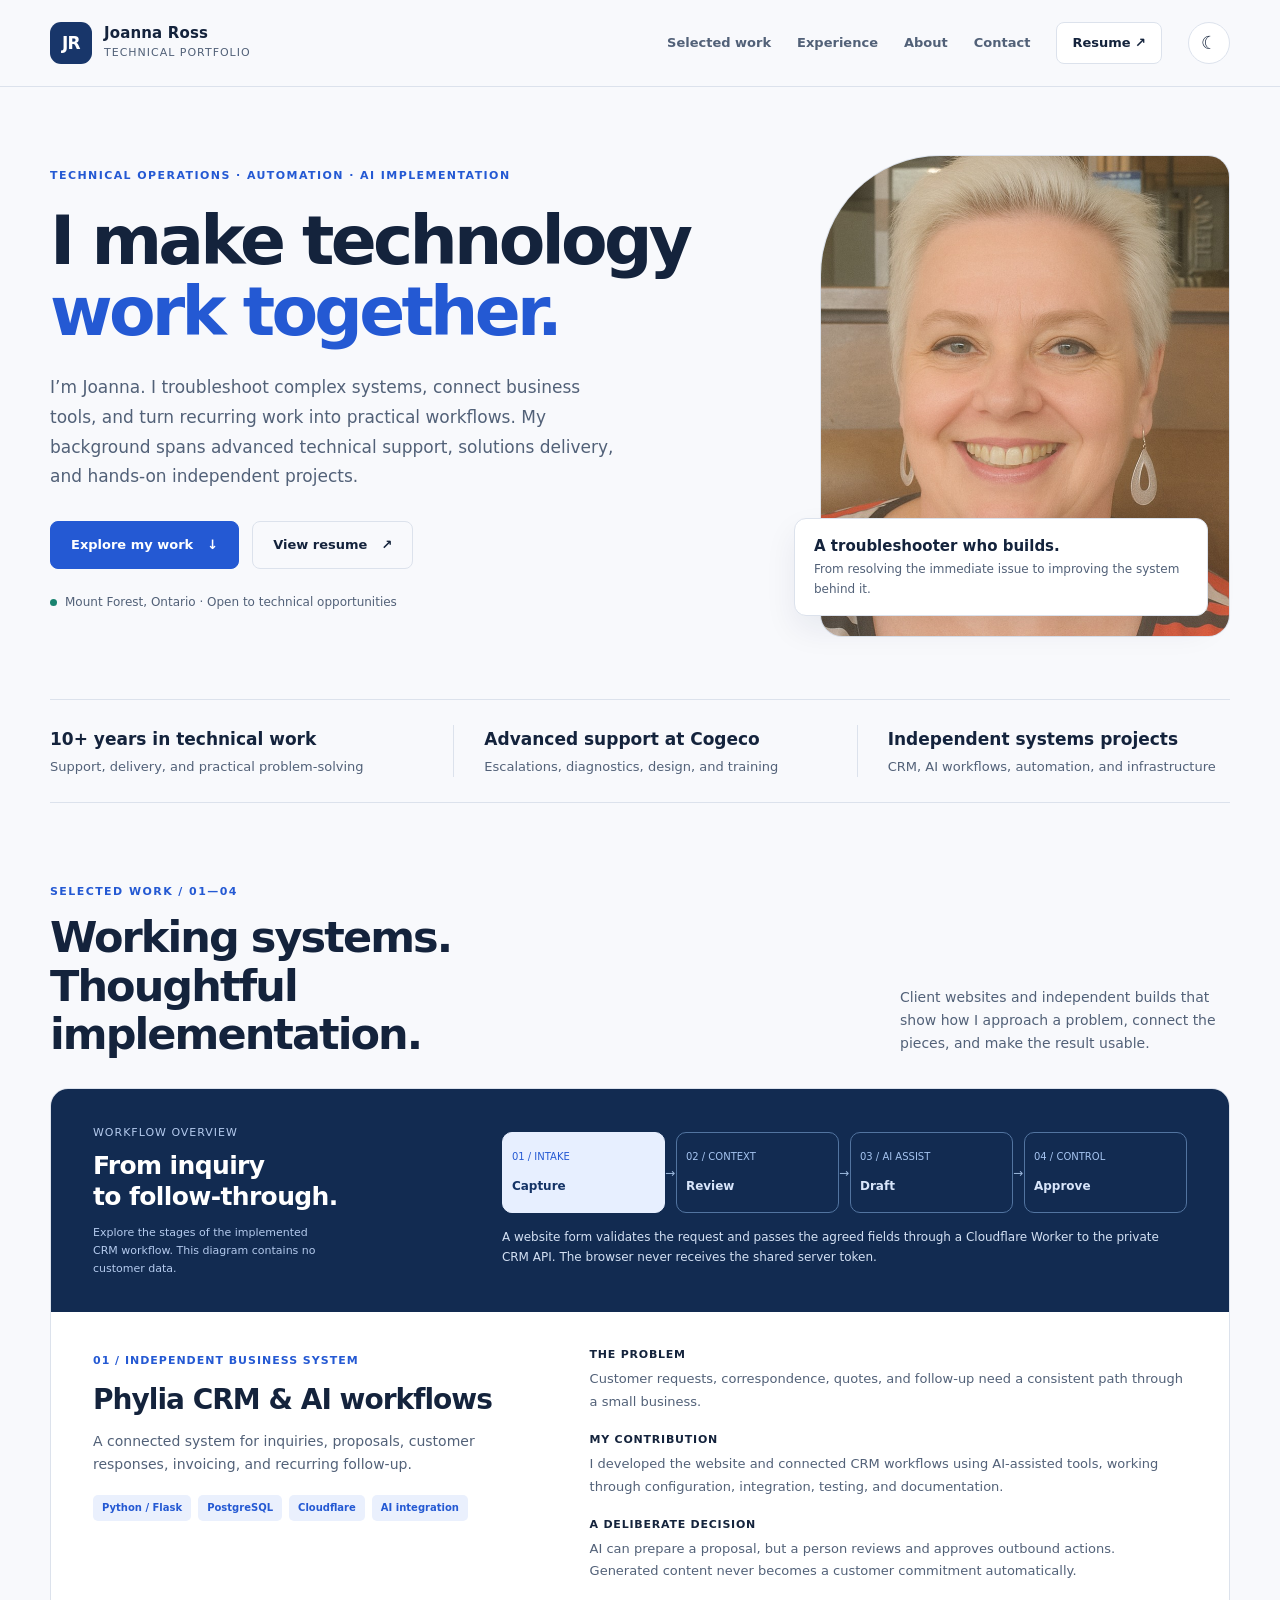
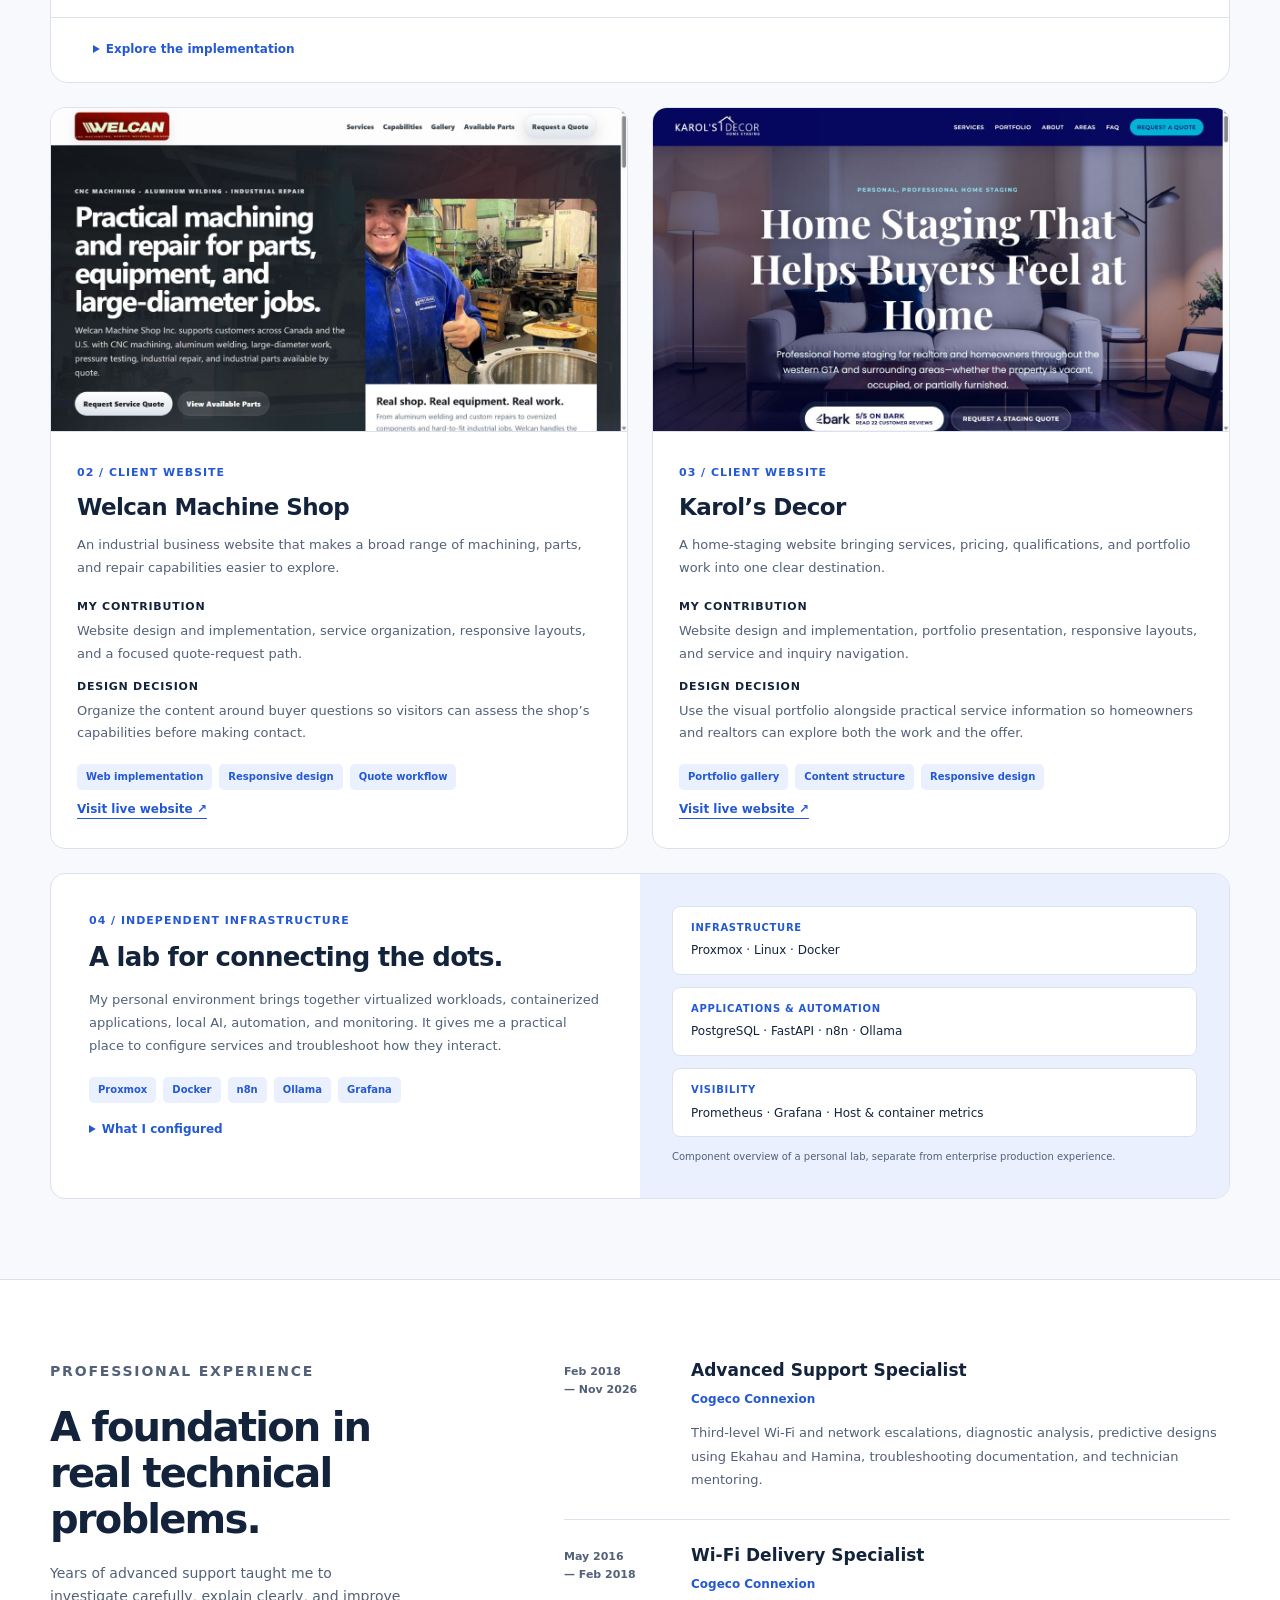
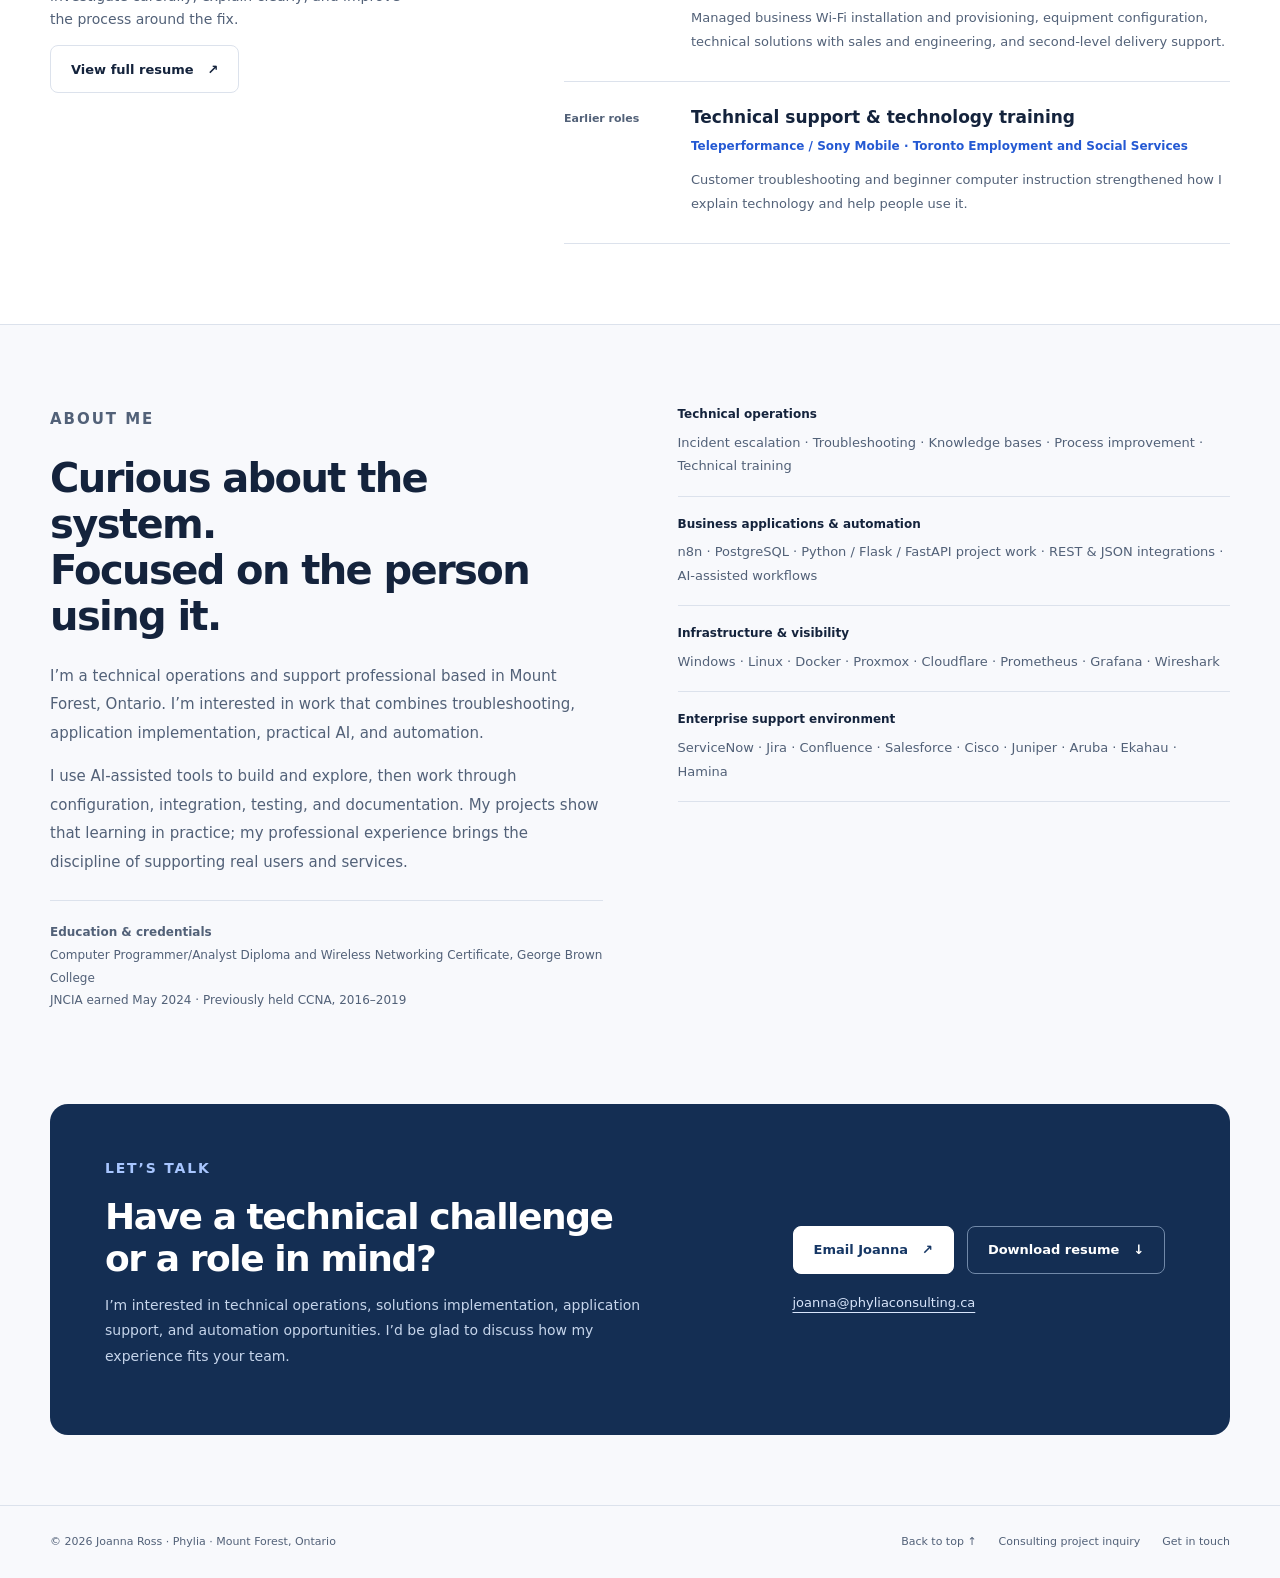
==== index.html @ cb9a4a94 "Present Joanna Ross technical portfolio and selected projects" ====
<!doctype html>
<html lang="en" data-theme="light">
<head>
  <meta charset="utf-8">
  <meta name="viewport" content="width=device-width, initial-scale=1">
  <title>Joanna Ross | Technical Operations, Automation &amp; AI Implementation</title>
  <meta name="description" content="Joanna Ross's technical portfolio: 10+ years in technical support and solutions delivery, with independent work in business systems, automation, AI workflows, and self-hosted infrastructure.">
  <link rel="canonical" href="https://phyliaconsulting.ca/">
  <meta property="og:type" content="website">
  <meta property="og:site_name" content="Joanna Ross | Phylia">
  <meta property="og:title" content="Joanna Ross | I make technology work together.">
  <meta property="og:description" content="Explore my work in technical operations, connected business systems, automation, and practical AI implementation.">
  <meta property="og:url" content="https://phyliaconsulting.ca/">
  <meta property="og:image" content="https://phyliaconsulting.ca/assets/images/joanna-ross-portfolio-og.png">
  <meta property="og:image:width" content="1200">
  <meta property="og:image:height" content="630">
  <meta property="og:image:type" content="image/png">
  <meta property="og:image:alt" content="Joanna Ross, technical operations and solutions implementation">
  <meta name="twitter:card" content="summary_large_image">
  <meta name="twitter:title" content="Joanna Ross | Technical Portfolio">
  <meta name="twitter:description" content="Technical operations, automation, and AI implementation. Selected work by Joanna Ross.">
  <meta name="twitter:image" content="https://phyliaconsulting.ca/assets/images/joanna-ross-portfolio-og.png">
  <meta name="theme-color" content="#f8f9fc">
  <link rel="icon" type="image/svg+xml" href="assets/images/favicon.svg?v=20260723">
  <link rel="apple-touch-icon" href="assets/images/apple-touch-icon.png">
  <link rel="manifest" href="assets/images/site.webmanifest">
  <link rel="stylesheet" href="assets/css/main.css?v=20261103">
  <link rel="stylesheet" href="assets/css/portfolio.css?v=20261103">
  <script src="assets/js/theme.js?v=20261103" defer></script>
  <script src="assets/js/portfolio.js?v=20261103" defer></script>
  <script type="application/ld+json">{"@context":"https://schema.org","@type":"Person","name":"Joanna Ross","url":"https://phyliaconsulting.ca/","image":"https://phyliaconsulting.ca/assets/images/joanna-ross-founder.jpg","email":"joanna@phyliaconsulting.ca","description":"Technical operations and support professional with independent projects in automation, business systems, and AI implementation.","alumniOf":{"@type":"CollegeOrUniversity","name":"George Brown College"},"knowsAbout":["Technical operations","Technical support","Workflow automation","Business systems","Wireless networking"]}</script>
</head>
<body class="portfolio-page">
  <a class="skip-link" href="#main">Skip to content</a>
  <header class="folio-header">
    <div class="folio-wrap folio-header-inner">
      <a class="folio-brand" href="#top" aria-label="Joanna Ross home"><span class="folio-monogram" aria-hidden="true">JR</span><span><strong>Joanna Ross</strong><small>Technical portfolio</small></span></a>
      <button class="folio-menu" type="button" data-folio-menu aria-expanded="false" aria-controls="folio-nav" aria-label="Open navigation">☰</button>
      <nav class="folio-nav" id="folio-nav" aria-label="Main navigation">
        <a href="#work">Selected work</a><a href="#experience">Experience</a><a href="#about">About</a><a href="#contact">Contact</a>
        <a class="resume-nav" href="assets/documents/Joanna_Ross_Resume.pdf" target="_blank" rel="noopener">Resume <span aria-hidden="true">↗</span><span class="sr-only"> (PDF, opens in a new tab)</span></a>
        <button class="theme-toggle" type="button" data-theme-toggle aria-pressed="false" aria-label="Switch to dark mode">Dark mode</button>
      </nav>
    </div>
  </header>
  <main id="main">
    <div class="folio-wrap" id="top">
      <section class="folio-hero" aria-labelledby="intro-title">
        <div>
          <p class="folio-kicker">Technical operations · Automation · AI implementation</p>
          <h1 id="intro-title">I make technology<br><span>work together.</span></h1>
          <p class="folio-lead">I’m Joanna. I troubleshoot complex systems, connect business tools, and turn recurring work into practical workflows. My background spans advanced technical support, solutions delivery, and hands-on independent projects.</p>
          <div class="folio-actions"><a class="folio-button" href="#work">Explore my work <span aria-hidden="true">↓</span></a><a class="folio-button outline" href="assets/documents/Joanna_Ross_Resume.pdf" target="_blank" rel="noopener">View resume <span aria-hidden="true">↗</span><span class="sr-only"> (PDF, opens in a new tab)</span></a></div>
          <p class="folio-location">Mount Forest, Ontario · Open to technical opportunities</p>
        </div>
        <figure class="folio-portrait">
          <div class="portrait-frame"><img src="assets/images/joanna-ross-founder.jpg" alt="Joanna Ross" width="800" height="1200" fetchpriority="high" decoding="async"></div>
          <figcaption><strong>A troubleshooter who builds.</strong>From resolving the immediate issue to improving the system behind it.</figcaption>
        </figure>
      </section>
      <div class="evidence-strip" aria-label="Experience at a glance">
        <p><strong>10+ years in technical work</strong>Support, delivery, and practical problem-solving</p>
        <p><strong>Advanced support at Cogeco</strong>Escalations, diagnostics, design, and training</p>
        <p><strong>Independent systems projects</strong>CRM, AI workflows, automation, and infrastructure</p>
      </div>
      <section class="folio-section" id="work" aria-labelledby="work-title">
        <div class="folio-section-heading"><div><p class="folio-kicker">Selected work / 01—04</p><h2 id="work-title">Working systems.<br>Thoughtful implementation.</h2></div><p>Client websites and independent builds that show how I approach a problem, connect the pieces, and make the result usable.</p></div>
        <article class="feature-project" id="crm" aria-labelledby="crm-title">
          <div class="system-visual">
            <div class="system-caption">Workflow overview<strong>From inquiry<br>to follow-through.</strong><p>Explore the stages of the implemented CRM workflow. This diagram contains no customer data.</p></div>
            <div class="workflow" aria-label="Explore the CRM workflow">
              <button class="flow-step" type="button" data-workflow-step="capture" aria-pressed="true" aria-controls="workflow-description"><small>01 / INTAKE</small><strong>Capture</strong></button>
              <button class="flow-step" type="button" data-workflow-step="review" aria-pressed="false" aria-controls="workflow-description"><small>02 / CONTEXT</small><strong>Review</strong></button>
              <button class="flow-step" type="button" data-workflow-step="draft" aria-pressed="false" aria-controls="workflow-description"><small>03 / AI ASSIST</small><strong>Draft</strong></button>
              <button class="flow-step" type="button" data-workflow-step="approve" aria-pressed="false" aria-controls="workflow-description"><small>04 / CONTROL</small><strong>Approve</strong></button>
              <p class="workflow-description" id="workflow-description" data-workflow-description aria-live="polite">A website form validates the request and passes the agreed fields through a Cloudflare Worker to the private CRM API. The browser never receives the shared server token.</p>
            </div>
          </div>
          <div class="feature-body">
            <div><span class="project-number">01 / Independent business system</span><h3 id="crm-title">Phylia CRM &amp; AI workflows</h3><p>A connected system for inquiries, proposals, customer responses, invoicing, and recurring follow-up.</p><div class="project-tags"><span>Python / Flask</span><span>PostgreSQL</span><span>Cloudflare</span><span>AI integration</span></div></div>
            <dl class="case-notes"><div><dt>The problem</dt><dd>Customer requests, correspondence, quotes, and follow-up need a consistent path through a small business.</dd></div><div><dt>My contribution</dt><dd>I developed the website and connected CRM workflows using AI-assisted tools, working through configuration, integration, testing, and documentation.</dd></div><div><dt>A deliberate decision</dt><dd>AI can prepare a proposal, but a person reviews and approves outbound actions. Generated content never becomes a customer commitment automatically.</dd></div></dl>
          </div>
          <details class="project-disclosure"><summary>Explore the implementation</summary><ul><li>A public intake Worker validates submissions and forwards known fields to an authenticated private API.</li><li>PostgreSQL stores inquiries, pipeline stages, quote responses, invoice states, and audit events.</li><li>AI proposal drafts use structured output, validation, editable text, and local fallback templates.</li><li>Inbound email enters a review workflow. Scheduled jobs handle reminders and suppress duplicate failure notifications.</li><li>Private receipt storage, migration scripts, focused workflow checks, and deployment notes support ongoing maintenance.</li></ul></details>
        </article>
        <div class="client-projects">
          <article class="client-card" aria-labelledby="welcan-title"><a class="client-preview" href="https://welcan-machineshop.ca" target="_blank" rel="noopener noreferrer" aria-label="View Welcan Machine Shop live website (opens in a new tab)"><img src="assets/images/project-welcan.png" alt="Welcan Machine Shop website showing its industrial services" width="1280" height="720" loading="lazy" decoding="async"></a><div class="client-body"><span class="project-number">02 / Client website</span><h3 id="welcan-title">Welcan Machine Shop</h3><p>An industrial business website that makes a broad range of machining, parts, and repair capabilities easier to explore.</p><dl class="case-notes"><div><dt>My contribution</dt><dd>Website design and implementation, service organization, responsive layouts, and a focused quote-request path.</dd></div><div><dt>Design decision</dt><dd>Organize the content around buyer questions so visitors can assess the shop’s capabilities before making contact.</dd></div></dl><div class="project-tags"><span>Web implementation</span><span>Responsive design</span><span>Quote workflow</span></div><a href="https://welcan-machineshop.ca" target="_blank" rel="noopener noreferrer">Visit live website <span aria-hidden="true">↗</span><span class="sr-only"> (opens in a new tab)</span></a></div></article>
          <article class="client-card" aria-labelledby="karol-title"><a class="client-preview" href="https://karolsdecor.ca" target="_blank" rel="noopener noreferrer" aria-label="View Karol’s Decor live website (opens in a new tab)"><img src="assets/images/project-karols.png" alt="Karol’s Decor website showing its home staging services" width="1280" height="720" loading="lazy" decoding="async"></a><div class="client-body"><span class="project-number">03 / Client website</span><h3 id="karol-title">Karol’s Decor</h3><p>A home-staging website bringing services, pricing, qualifications, and portfolio work into one clear destination.</p><dl class="case-notes"><div><dt>My contribution</dt><dd>Website design and implementation, portfolio presentation, responsive layouts, and service and inquiry navigation.</dd></div><div><dt>Design decision</dt><dd>Use the visual portfolio alongside practical service information so homeowners and realtors can explore both the work and the offer.</dd></div></dl><div class="project-tags"><span>Portfolio gallery</span><span>Content structure</span><span>Responsive design</span></div><a href="https://karolsdecor.ca" target="_blank" rel="noopener noreferrer">Visit live website <span aria-hidden="true">↗</span><span class="sr-only"> (opens in a new tab)</span></a></div></article>
        </div>
        <article class="lab-project" aria-labelledby="lab-title">
          <div class="lab-copy"><span class="project-number">04 / Independent infrastructure</span><h3 id="lab-title">A lab for connecting the dots.</h3><p>My personal environment brings together virtualized workloads, containerized applications, local AI, automation, and monitoring. It gives me a practical place to configure services and troubleshoot how they interact.</p><div class="project-tags"><span>Proxmox</span><span>Docker</span><span>n8n</span><span>Ollama</span><span>Grafana</span></div><details><summary>What I configured</summary><ul><li>A PostgreSQL and FastAPI capture-and-list system with n8n processing workflows.</li><li>Local AI experimentation with Ollama.</li><li>Prometheus, Grafana, node-exporter, and cAdvisor for host and container metrics.</li><li>Cloudflare Tunnel access for n8n and troubleshooting across a multi-host network.</li></ul></details></div>
          <div class="lab-diagram" aria-label="Home lab component overview"><div class="lab-layer"><strong>Infrastructure</strong>Proxmox · Linux · Docker</div><div class="lab-layer"><strong>Applications &amp; automation</strong>PostgreSQL · FastAPI · n8n · Ollama</div><div class="lab-layer"><strong>Visibility</strong>Prometheus · Grafana · Host &amp; container metrics</div><p>Component overview of a personal lab, separate from enterprise production experience.</p></div>
        </article>
      </section>
    </div>
    <section class="experience-section folio-section" id="experience" aria-labelledby="experience-title"><div class="folio-wrap experience-layout">
      <div class="experience-intro"><p class="folio-kicker">Professional experience</p><h2 id="experience-title">A foundation in<br>real technical problems.</h2><p>Years of advanced support taught me to investigate carefully, explain clearly, and improve the process around the fix.</p><a class="folio-button outline" href="assets/documents/Joanna_Ross_Resume.pdf" target="_blank" rel="noopener">View full resume <span aria-hidden="true">↗</span><span class="sr-only"> (PDF, opens in a new tab)</span></a></div>
      <div><article class="experience-row"><time>Feb 2018<br>— Nov 2026</time><div><h3>Advanced Support Specialist</h3><strong>Cogeco Connexion</strong><p>Third-level Wi-Fi and network escalations, diagnostic analysis, predictive designs using Ekahau and Hamina, troubleshooting documentation, and technician mentoring.</p></div></article><article class="experience-row"><time>May 2016<br>— Feb 2018</time><div><h3>Wi-Fi Delivery Specialist</h3><strong>Cogeco Connexion</strong><p>Managed business Wi-Fi installation and provisioning, equipment configuration, technical solutions with sales and engineering, and second-level delivery support.</p></div></article><article class="experience-row"><time>Earlier roles</time><div><h3>Technical support &amp; technology training</h3><strong>Teleperformance / Sony Mobile · Toronto Employment and Social Services</strong><p>Customer troubleshooting and beginner computer instruction strengthened how I explain technology and help people use it.</p></div></article></div>
    </div></section>
    <div class="folio-wrap">
      <section class="folio-section about-grid" id="about" aria-labelledby="about-title"><div class="about-copy"><p class="folio-kicker">About me</p><h2 id="about-title">Curious about the system.<br>Focused on the person using it.</h2><p>I’m a technical operations and support professional based in Mount Forest, Ontario. I’m interested in work that combines troubleshooting, application implementation, practical AI, and automation.</p><p>I use AI-assisted tools to build and explore, then work through configuration, integration, testing, and documentation. My projects show that learning in practice; my professional experience brings the discipline of supporting real users and services.</p><p class="credentials"><strong>Education &amp; credentials</strong><br>Computer Programmer/Analyst Diploma and Wireless Networking Certificate, George Brown College<br>JNCIA earned May 2024 · Previously held CCNA, 2016–2019</p></div><dl class="skills-list"><div><dt>Technical operations</dt><dd>Incident escalation · Troubleshooting · Knowledge bases · Process improvement · Technical training</dd></div><div><dt>Business applications &amp; automation</dt><dd>n8n · PostgreSQL · Python / Flask / FastAPI project work · REST &amp; JSON integrations · AI-assisted workflows</dd></div><div><dt>Infrastructure &amp; visibility</dt><dd>Windows · Linux · Docker · Proxmox · Cloudflare · Prometheus · Grafana · Wireshark</dd></div><div><dt>Enterprise support environment</dt><dd>ServiceNow · Jira · Confluence · Salesforce · Cisco · Juniper · Aruba · Ekahau · Hamina</dd></div></dl></section>
      <section class="folio-section contact-section" id="contact" aria-labelledby="contact-title"><div class="contact-panel"><div><p class="folio-kicker">Let’s talk</p><h2 id="contact-title">Have a technical challenge<br>or a role in mind?</h2><p>I’m interested in technical operations, solutions implementation, application support, and automation opportunities. I’d be glad to discuss how my experience fits your team.</p></div><div><div class="folio-actions"><a class="folio-button" href="mailto:joanna@phyliaconsulting.ca?subject=Technical%20opportunity%20for%20Joanna">Email Joanna <span aria-hidden="true">↗</span></a><a class="folio-button outline" href="assets/documents/Joanna_Ross_Resume.pdf" download>Download resume <span aria-hidden="true">↓</span></a></div><a class="contact-email" href="mailto:joanna@phyliaconsulting.ca">joanna@phyliaconsulting.ca</a></div></div></section>
    </div>
  </main>
  <footer class="folio-footer"><div class="folio-wrap folio-footer-inner"><p>© 2026 Joanna Ross · Phylia · Mount Forest, Ontario</p><div class="folio-footer-links"><a href="#top">Back to top ↑</a><a href="contact.html">Consulting project inquiry</a><a href="mailto:joanna@phyliaconsulting.ca">Get in touch</a></div></div></footer>
</body>
</html>
---- assets/css/main.css ----
/* Phylia visual system: restrained colour, compact spacing, and clear hierarchy. */
:root {
  color-scheme: light;
  --ink: #0b2341;
  --muted: #52677d;
  --line: #d9e6f2;
  --paper: #f6faff;
  --panel: #ffffff;
  --panel-soft: #edf5ff;
  --primary: #2563eb;
  --primary-dark: #174a8b;
  --accent: #38bdf8;
  --accent-2: #60a5fa;
  --warm-soft: #eaf3ff;
  --shadow-sm: 0 10px 30px rgba(26, 71, 120, .08);
  --shadow-lg: 0 28px 70px rgba(26, 71, 120, .14);
  --content: 1240px;
}
:root[data-theme="dark"] {
  color-scheme: dark;
  --ink: #edf7f8;
  --muted: #a9bbc4;
  --line: #244454;
  --paper: #071722;
  --panel: #0d2431;
  --panel-soft: #102e3c;
  --primary: #42d0d6;
  --primary-dark: #7ce6df;
  --accent: #4edccc;
  --accent-2: #75a7ff;
  --warm-soft: #132d4a;
  --shadow-sm: 0 12px 34px rgba(0, 0, 0, .22);
  --shadow-lg: 0 30px 76px rgba(0, 0, 0, .34);
}

/* Foundations */
* { box-sizing: border-box; }
html { scroll-behavior: smooth; overflow-x: hidden; }
main[id], section[id] { scroll-margin-top: 92px; }
body {
  margin: 0;
  padding-top: 72px;
  overflow-x: hidden;
  background: var(--paper);
  color: var(--ink);
  font-family: Inter, ui-sans-serif, system-ui, -apple-system, BlinkMacSystemFont, "Segoe UI", sans-serif;
  line-height: 1.55;
}
img { display: block; max-width: 100%; }
a { color: inherit; }
h1, h2, h3, p { overflow-wrap: break-word; }
h1 { max-width: 820px; margin: 0; font-size: clamp(2.9rem, 5.2vw, 4.9rem); line-height: .98; letter-spacing: -.055em; }
h2 { margin: 0; font-size: clamp(2rem, 3.4vw, 3.25rem); line-height: 1.06; letter-spacing: -.042em; }
h3 { margin: 0 0 10px; font-size: 1.16rem; line-height: 1.22; }

/* Header */
.site-header {
  position: fixed;
  top: 0;
  left: 0;
  z-index: 50;
  width: 100%;
  display: flex;
  align-items: center;
  justify-content: space-between;
  gap: 28px;
  min-height: 72px;
  padding: 12px max(24px, calc((100vw - var(--content)) / 2));
  background: color-mix(in srgb, var(--paper) 90%, transparent);
  border-bottom: 1px solid color-mix(in srgb, var(--line) 84%, transparent);
  backdrop-filter: blur(18px);
}
.brand { flex: 0 0 auto; }
.brand img { width: 178px; height: auto; }
.brand .logo-dark { display: none; }
:root[data-theme="dark"] .brand .logo-light { display: none; }
:root[data-theme="dark"] .brand .logo-dark { display: block; }
.site-nav { display: flex; align-items: center; gap: clamp(12px, 1.55vw, 22px); color: var(--muted); font-size: .88rem; font-weight: 750; }
.site-nav a { text-decoration: none; transition: color .2s ease; }
.site-nav a:hover { color: var(--primary-dark); }
.site-nav .nav-cta {
  padding: 10px 15px;
  border-radius: 999px;
  background: var(--ink);
  color: var(--panel);
}
.site-nav .nav-cta:hover { color: var(--panel); opacity: .88; }
.menu-toggle { display: none; }
.theme-toggle {
  width: 42px;
  height: 42px;
  padding: 0;
  overflow: hidden;
  border: 1px solid var(--line);
  border-radius: 999px;
  background: var(--panel);
  color: var(--ink);
  font-size: 0;
  cursor: pointer;
}
.theme-toggle::before { content: "☾"; font-size: 1.1rem; }
:root[data-theme="dark"] .theme-toggle::before { content: "☀"; }

/* Hero */
.hero {
  position: relative;
  isolation: isolate;
  overflow: hidden;
  display: flex;
  align-items: center;
  min-height: calc(100svh - 72px);
  padding: clamp(76px, 9vw, 132px) max(24px, calc((100vw - var(--content)) / 2));
  background: linear-gradient(135deg, #174a8b 0%, #2563eb 52%, #0b73ce 120%);
  color: #fff;
  border-bottom: 1px solid #183b5f;
}
.hero-ambient { position: absolute; inset: 0; z-index: 0; overflow: hidden; pointer-events: none; }
.hero-orb { position: absolute; border-radius: 50%; filter: blur(22px); opacity: .78; mix-blend-mode: screen; }
.hero-orb-one { top: -34%; right: -8%; width: min(70vw, 980px); aspect-ratio: 1; background: radial-gradient(circle, rgba(37,99,235,.7), rgba(37,99,235,.1) 55%, transparent 72%); animation: aurora-one 160s ease-in-out infinite alternate; }
.hero-orb-two { bottom: -46%; left: -12%; width: min(68vw, 900px); aspect-ratio: 1; background: radial-gradient(circle, rgba(56,189,248,.58), rgba(14,116,144,.12) 58%, transparent 74%); animation: aurora-two 190s ease-in-out infinite alternate; }
.hero-orb-three { top: 8%; left: 36%; width: min(44vw, 620px); aspect-ratio: 1; background: radial-gradient(circle, rgba(96,165,250,.38), transparent 69%); animation: aurora-three 145s ease-in-out infinite alternate; }
.hero-sweep { position: absolute; inset: -20% -55%; background: linear-gradient(108deg, transparent 35%, rgba(186,230,253,.02) 43%, rgba(186,230,253,.12) 50%, rgba(96,165,250,.03) 58%, transparent 66%); transform: translateX(-30%); animation: hero-light-sweep 34s ease-in-out infinite; }
.hero-network { position: absolute; inset: 0; width: 100%; height: 100%; opacity: .82; }
.network-path { fill: none; stroke: rgba(147,197,253,.28); stroke-width: 1.5; stroke-dasharray: 8 16; vector-effect: non-scaling-stroke; animation: network-flow 42s linear infinite; }
.path-two { animation-direction: reverse; animation-duration: 54s; opacity: .66; }
.path-three { animation-duration: 66s; opacity: .5; }
.network-node { fill: #7dd3fc; filter: drop-shadow(0 0 8px rgba(56,189,248,.7)); animation: network-pulse 9s ease-in-out infinite; }
.node-two { animation-delay: -.8s; }.node-three { animation-delay: -1.6s; }.node-four { animation-delay: -2.2s; }
@keyframes aurora-one { from { transform: translate3d(-3%, -2%, 0) scale(.97); } to { transform: translate3d(3%, 4%, 0) scale(1.04); } }
@keyframes aurora-two { from { transform: translate3d(-2%, 2%, 0) scale(1.04); } to { transform: translate3d(5%, -3%, 0) scale(.98); } }
@keyframes aurora-three { from { transform: translate3d(-5%, 3%, 0); } to { transform: translate3d(6%, -4%, 0) scale(1.07); } }
@keyframes hero-light-sweep { 0%, 12% { transform: translateX(-32%); } 64%, 100% { transform: translateX(32%); } }
@keyframes network-flow { to { stroke-dashoffset: -96; } }
@keyframes network-pulse { 0%, 100% { opacity: .42; transform: scale(.8); } 50% { opacity: 1; transform: scale(1.45); } }
.hero > .hero-copy { position: relative; z-index: 1; width: 100%; max-width: 1180px; }
.hero .eyebrow { color: #7dd3fc; }
.hero h1 { max-width: 980px; color: #fff; font-size: clamp(3.5rem, 6.2vw, 5.9rem); line-height: .94; letter-spacing: -.058em; }
.eyebrow, .section-kicker { margin: 0 0 14px; color: var(--primary-dark); font-size: .76rem; font-weight: 900; letter-spacing: .1em; text-transform: uppercase; }
.hero-copy > p:not(.eyebrow) { max-width: 760px; margin: 28px 0 0; color: #c5d7e8; font-size: clamp(1.08rem, 1.7vw, 1.28rem); }
.page-hero > p { max-width: 760px; margin: 28px 0 0; color: var(--muted); font-size: clamp(1.08rem, 1.7vw, 1.28rem); }
.hero-actions, .contact-actions, .form-actions { display: flex; flex-wrap: wrap; gap: 12px; margin-top: 32px; }
.button { display: inline-flex; align-items: center; justify-content: center; min-height: 48px; padding: 12px 19px; border: 1px solid transparent; border-radius: 12px; font: inherit; font-weight: 850; text-decoration: none; white-space: nowrap; cursor: pointer; transition: transform .2s ease, border-color .2s ease, background .2s ease; }
.button:hover { transform: translateY(-2px); }
.button.primary { background: linear-gradient(135deg, var(--ink), var(--primary-dark)); color: #fff; box-shadow: var(--shadow-sm); }
.button.secondary { background: var(--panel); border-color: var(--line); color: var(--primary-dark); }
.hero .button.primary { background: #fff; color: #0b2341; box-shadow: 0 16px 36px rgba(0,0,0,.2); }
.hero .button.secondary { background: rgba(255,255,255,.06); border-color: rgba(186,230,253,.34); color: #fff; backdrop-filter: blur(12px); }
.hero-capabilities { display: grid; grid-template-columns: repeat(4, minmax(0, 1fr)); max-width: 1050px; margin-top: clamp(44px, 6vw, 72px); border-top: 1px solid rgba(186,230,253,.2); border-bottom: 1px solid rgba(186,230,253,.2); }
.hero-capabilities span { display: flex; align-items: center; gap: 10px; min-height: 64px; padding: 14px 18px; color: #d7e8f7; font-size: .88rem; font-weight: 750; }
.hero-capabilities span + span { border-left: 1px solid rgba(186,230,253,.18); }
.hero-capabilities i { flex: 0 0 auto; width: 8px; height: 8px; border-radius: 50%; background: #38bdf8; box-shadow: 0 0 0 5px rgba(56,189,248,.11), 0 0 18px rgba(56,189,248,.72); }
/* Shared section layout */
.section { padding: clamp(52px, 5vw, 70px) max(24px, calc((100vw - var(--content)) / 2)); }
.company-intro {
  display: grid;
  grid-template-columns: 160px minmax(0, 760px);
  justify-content: start;
  gap: clamp(28px, 4vw, 48px);
  align-items: center;
  background: linear-gradient(135deg, var(--panel), color-mix(in srgb, var(--panel-soft) 72%, var(--panel)));
  border-bottom: 1px solid var(--line);
}
.founder-card { position: relative; width: 160px; margin: 0; overflow: hidden; border: 1px solid var(--line); border-radius: 18px; background: var(--panel); box-shadow: var(--shadow-sm); }
.founder-card img { display: block; width: 160px; max-width: none; height: auto; object-fit: contain; }
.founder-card figcaption { display: grid; gap: 1px; padding: 12px 14px; background: var(--panel); }
.founder-card figcaption strong { color: var(--ink); font-size: 1.06rem; }
.founder-card figcaption span { color: var(--muted); font-size: .88rem; }
.company-copy h2 { max-width: 690px; font-size: clamp(1.9rem, 2.8vw, 2.8rem); }
.company-copy > p:not(.section-kicker) { max-width: 690px; margin: 16px 0 0; color: var(--muted); font-size: 1.03rem; }
.company-copy .founder-note { padding: 15px 17px; border: 1px solid var(--line); border-radius: 12px; background: var(--panel); color: var(--ink) !important; font-weight: 700; }
.company-copy .company-area { margin-top: 20px; padding: 13px 15px; border-left: 3px solid var(--accent-2); border-radius: 0 10px 10px 0; background: var(--panel-soft); color: var(--primary-dark); font-size: .92rem; font-weight: 750; }
.company-values { grid-column: 1 / -1; display: grid; grid-template-columns: repeat(3, minmax(0, 1fr)); gap: 10px; }
.company-values div { display: grid; grid-template-columns: 38px minmax(0, 1fr); gap: 2px 14px; padding: 15px 17px; border: 1px solid var(--line); border-radius: 14px; background: color-mix(in srgb, var(--panel) 92%, transparent); box-shadow: 0 8px 24px rgba(11,31,51,.04); }
.company-values span { grid-row: 1 / 3; display: grid; place-items: center; width: 34px; height: 34px; border-radius: 10px; background: var(--warm-soft); color: var(--primary-dark); font-size: .72rem; font-weight: 900; }
.company-values strong { color: var(--ink); font-size: .95rem; }
.company-values small { color: var(--muted); font-size: .84rem; line-height: 1.4; }
.cta p, .pricing-note, .privacy-note { margin: 0; color: var(--muted); font-size: 1.05rem; }
.section-heading { max-width: 760px; margin-bottom: 24px; }
.section-description { max-width: 680px; margin: 16px 0 0; color: var(--muted); font-size: 1.03rem; }

/* Services use a consistent illustration system rather than simulated photography. */
#services { background: var(--paper); }
.service-grid, .pricing-grid, .process-grid { display: grid; gap: 16px; }
.service-grid { grid-template-columns: repeat(2, minmax(0, 1fr)); }
.service-card, .price-card, .process-grid article, .contact-form {
  border: 1px solid var(--line);
  border-radius: 18px;
  background: var(--panel);
  box-shadow: var(--shadow-sm);
}
.service-card { padding: 22px; }
.service-card:has(> img) { display: grid; grid-template-columns: 150px minmax(0, 1fr); gap: 22px; align-items: center; padding: 20px; }
.service-card img { width: 150px; height: 104px; object-fit: cover; border: 1px solid var(--line); border-radius: 14px; background: var(--panel-soft); }
.service-card div { padding: 0; }
.service-card p, .price-card p, .process-grid p { margin: 0; color: var(--muted); }
.helper-copy { margin-top: 12px !important; padding-top: 12px; border-top: 1px solid var(--line); font-size: .9rem; font-weight: 700; }

/* Work samples */
.work-grid { display: grid; grid-template-columns: repeat(2, minmax(0, 1fr)); gap: 18px; }
.work-card { overflow: hidden; border: 1px solid var(--line); border-radius: 18px; background: var(--panel); box-shadow: var(--shadow-sm); }
.work-preview { position: relative; display: block; aspect-ratio: 16 / 9; overflow: hidden; background: #0b2638; }
.work-preview img { width: 100%; height: 100%; object-fit: cover; object-position: top center; transition: transform .35s ease; }
.work-preview:hover img { transform: scale(1.025); }
.work-preview::after { content: "View live project"; position: absolute; right: 14px; bottom: 14px; padding: 7px 10px; border: 1px solid rgba(255,255,255,.34); border-radius: 999px; background: rgba(7,29,53,.82); color: #fff; font-size: .74rem; font-weight: 850; backdrop-filter: blur(8px); }
.work-window { width: 100%; padding: 18px; border: 1px solid rgba(255,255,255,.22); border-radius: 14px; background: rgba(5, 24, 37, .66); backdrop-filter: blur(12px); }
.decor .work-window { background: rgba(28, 38, 61, .68); }
.work-dots { display: flex; gap: 6px; margin-bottom: 18px; }
.work-dots span { width: 7px; height: 7px; border-radius: 50%; background: rgba(255,255,255,.62); }
.work-window strong { display: block; font-size: clamp(1.25rem, 2.4vw, 1.8rem); line-height: 1.1; }
.work-window small { display: block; margin-top: 7px; color: rgba(255,255,255,.75); font-weight: 700; }
.work-body { padding: 22px; }
.work-body p { margin: 0; color: var(--muted); }
.case-details { display: grid; gap: 12px; margin: 16px 0 0; }
.case-details div { display: grid; grid-template-columns: 76px minmax(0, 1fr); gap: 12px; padding-top: 12px; border-top: 1px solid var(--line); }
.case-details dt { color: var(--primary-dark); font-size: .75rem; font-weight: 900; letter-spacing: .06em; text-transform: uppercase; }
.case-details dd { margin: 0; color: var(--muted); font-size: .92rem; }
.work-tags { display: flex; flex-wrap: wrap; gap: 7px; margin: 16px 0 18px; }
.work-tags span { padding: 6px 9px; border-radius: 999px; background: var(--panel-soft); color: var(--primary-dark); font-size: .78rem; font-weight: 800; }
.text-link { color: var(--primary-dark); font-weight: 850; text-underline-offset: 4px; }

/* Process, pricing, FAQ, and CTA */
.service-note { margin: 18px 0 0; padding: 14px 16px; border-left: 3px solid var(--accent); background: var(--panel-soft); color: var(--muted); }
.process, .pricing { background: var(--panel); border-bottom: 1px solid var(--line); }
.process-grid { grid-template-columns: repeat(3, minmax(0, 1fr)); }
.process-grid article, .price-card { padding: 22px; }
.process-grid span { display: grid; place-items: center; width: 38px; height: 38px; margin-bottom: 16px; border-radius: 10px; background: var(--panel-soft); color: var(--primary-dark); font-weight: 900; }
.pricing-grid { grid-template-columns: repeat(4, minmax(0, 1fr)); }
.price-card { min-height: 250px; }
.price-card.featured { border-color: var(--primary); }
.price-card.featured::before { content: "Popular starting point"; display: inline-flex; margin-bottom: 14px; padding: 5px 9px; border-radius: 999px; background: var(--panel-soft); color: var(--primary-dark); font-size: .74rem; font-weight: 900; }
.price { margin-bottom: 14px !important; color: var(--primary-dark) !important; font-size: 1.2rem; font-weight: 900; }
.pricing-note { max-width: 900px; margin-top: 20px; padding-left: 15px; border-left: 3px solid var(--accent); }
.faq-section { background: var(--paper); }
.faq-list { display: grid; grid-template-columns: repeat(2, minmax(0, 1fr)); gap: 12px; align-items: start; }
.faq-item { margin: 0; overflow: hidden; border: 1px solid var(--line); border-radius: 14px; background: var(--panel); box-shadow: 0 8px 24px rgba(11,31,51,.04); }
.faq-item summary { position: relative; padding: 17px 50px 17px 18px; color: var(--ink); font-weight: 800; cursor: pointer; list-style: none; }
.faq-item summary::-webkit-details-marker { display: none; }
.faq-item summary::after { content: "+"; position: absolute; top: 50%; right: 18px; display: grid; place-items: center; width: 24px; height: 24px; border-radius: 8px; background: var(--panel-soft); color: var(--primary-dark); transform: translateY(-50%); }
.faq-item[open] summary::after { content: "−"; }
.faq-item p { margin: 0; padding: 0 18px 18px; color: var(--muted); }
.cta { display: grid; grid-template-columns: minmax(0, 1fr) auto; gap: 30px; align-items: center; max-width: var(--content); margin: clamp(30px, 4vw, 48px) auto; padding: clamp(28px, 4vw, 46px); border-radius: 20px; background: linear-gradient(135deg, #174a8b 0%, #2563eb 58%, #0b73ce 120%); color: #fff; box-shadow: var(--shadow-lg); }
.cta > * { min-width: 0; }
.cta .section-kicker, .cta p { color: #bcd2dc; }
.cta h2 { max-width: 820px; margin-bottom: 16px; color: #fff; }
.cta .button.secondary { background: transparent; border-color: rgba(255,255,255,.36); color: #fff; }
.site-footer { display: grid; grid-template-columns: minmax(0, 1.5fr) minmax(150px, .55fr) minmax(240px, .85fr); gap: 36px clamp(36px, 6vw, 88px); padding: 52px max(24px, calc((100vw - var(--content)) / 2)) 28px; background: #071d35; color: #bfd0df; font-size: .92rem; }
.footer-about img { width: 182px; height: auto; }
.footer-about p { max-width: 470px; margin: 20px 0 0; color: #aebfd0; font-size: 1rem; }
.footer-nav, .footer-contact { display: grid; align-content: start; gap: 9px; }
.site-footer strong { margin-bottom: 4px; color: #fff; font-size: .78rem; font-weight: 900; letter-spacing: .08em; text-transform: uppercase; }
.site-footer a { color: #d7e8f7; text-decoration-color: rgba(125,211,252,.46); text-underline-offset: 4px; }
.site-footer a:hover { color: #7dd3fc; }
.footer-contact span { color: #9fb4c6; }
.footer-legal { grid-column: 1 / -1; margin: 0; padding-top: 22px; border-top: 1px solid rgba(186,230,253,.14); color: #7f99ad; font-size: .84rem; }

/* Project questionnaire */
.page-hero { padding: clamp(58px, 7vw, 88px) max(24px, calc((100vw - var(--content)) / 2)) clamp(34px, 5vw, 54px); border-bottom: 1px solid var(--line); }
.page-hero h1 { max-width: 940px; font-size: clamp(2.6rem, 5vw, 4.6rem); }
.form-section { padding-top: 34px; }
.contact-form { max-width: 980px; padding: clamp(22px, 4vw, 40px); }
.form-intro { max-width: 720px; margin-bottom: 24px; padding-bottom: 20px; border-bottom: 1px solid var(--line); }
.form-intro h2 { font-size: clamp(1.8rem, 3.4vw, 2.8rem); }
.form-intro p { margin: 10px 0 0; color: var(--muted); }
.form-grid { display: grid; grid-template-columns: repeat(2, minmax(0, 1fr)); gap: 17px; }
label { display: grid; gap: 7px; color: var(--ink); font-weight: 650; }
label.full { grid-column: 1 / -1; }
.field-help { color: var(--muted); font-size: .88rem; font-weight: 400; }
input, textarea, select { width: 100%; padding: 13px 14px; border: 1px solid var(--line); border-radius: 11px; background: var(--panel); color: var(--ink); font: inherit; }
textarea { resize: vertical; }
input:focus, textarea:focus, select:focus { outline: 3px solid color-mix(in srgb, var(--accent) 24%, transparent); border-color: var(--primary); }
.privacy-note { margin-top: 20px; font-size: .94rem; }
.form-status { margin: 16px 0 0; color: var(--muted); font-weight: 800; }
.form-status.success { color: var(--primary-dark); }

/* Motion is subtle and disabled when requested. */
[data-reveal] { opacity: 0; transform: translateY(14px); transition: opacity .55s ease, transform .55s ease; }
[data-reveal].is-visible { opacity: 1; transform: translateY(0); }

@media (max-width: 980px) {
  .hero { min-height: auto; }
  .hero-capabilities { grid-template-columns: repeat(2, minmax(0, 1fr)); }
  .hero-capabilities span:nth-child(3) { border-left: 0; border-top: 1px solid rgba(186,230,253,.18); }
  .hero-capabilities span:nth-child(4) { border-top: 1px solid rgba(186,230,253,.18); }
  .company-intro, .cta { grid-template-columns: 1fr; }
  .founder-card { width: 150px; }
  .founder-card img { width: 150px; }
  .service-grid, .pricing-grid, .process-grid, .faq-list { grid-template-columns: repeat(2, minmax(0, 1fr)); }
  .pricing-grid .price-card { min-height: 0; }
  .cta { margin-inline: 24px; }
}
@media (max-width: 720px) {
  body { padding-top: 64px; }
  main[id], section[id] { scroll-margin-top: 80px; }
  .site-header { min-height: 64px; padding: 9px 16px; }
  .brand img { width: 142px; }
  .menu-toggle {
    display: grid;
    place-content: center;
    gap: 5px;
    width: 44px;
    height: 44px;
    margin-left: auto;
    padding: 0;
    border: 1px solid var(--line);
    border-radius: 12px;
    background: var(--panel);
    color: var(--ink);
    cursor: pointer;
  }
  .menu-toggle::before { content: "\2630"; font-size: 1.45rem; line-height: 1; }
  .site-header.menu-open .menu-toggle::before { content: "\00d7"; font-size: 1.8rem; }
  .menu-toggle span { display: none; }
  .site-nav {
    position: absolute;
    top: calc(100% + 1px);
    right: 12px;
    left: 12px;
    display: none;
    max-height: calc(100svh - 82px);
    overflow-y: auto;
    padding: 12px;
    border: 1px solid var(--line);
    border-radius: 16px;
    background: color-mix(in srgb, var(--panel) 96%, transparent);
    box-shadow: var(--shadow-lg);
    backdrop-filter: blur(18px);
  }
  .site-header.menu-open .site-nav { display: grid; gap: 4px; }
  .site-nav a { display: block; padding: 11px 12px; border-radius: 10px; color: var(--ink); }
  .site-nav a:hover { background: var(--panel-soft); }
  .site-nav .nav-cta { margin-top: 5px; padding: 11px 12px; border-radius: 10px; background: var(--primary); color: #fff; text-align: center; }
  .theme-toggle { display: inline-flex; align-items: center; justify-content: center; gap: 8px; width: 100%; height: auto; margin-top: 5px; padding: 11px 12px; border-radius: 10px; font-size: .88rem; font-weight: 800; }
  .theme-toggle::before { font-size: 1rem; }
  .eyebrow { max-width: 310px; font-size: .69rem; line-height: 1.45; }
  .hero { min-height: calc(100svh - 64px); padding: 58px 18px 48px; }
  .hero h1 { font-size: clamp(3rem, 13vw, 4rem); line-height: .94; }
  h1 { font-size: clamp(2.5rem, 12vw, 3.4rem); line-height: 1; }
  h2 { font-size: clamp(1.85rem, 9vw, 2.55rem); }
  .hero-copy > p:not(.eyebrow), .page-hero > p { margin-top: 18px; font-size: 1rem; }
  .hero-actions { margin-top: 24px; }
  .button { width: 100%; white-space: normal; text-align: center; }
  .section { padding: 44px 18px; }
  .section-heading { margin-bottom: 20px; }
  .service-grid, .pricing-grid, .process-grid, .work-grid, .form-grid, .faq-list { grid-template-columns: 1fr; }
  .service-card { padding: 18px; }
  .service-card:has(> img) { grid-template-columns: 96px minmax(0, 1fr); gap: 14px; padding: 16px; }
  .service-card:has(> img) img { width: 96px; height: 72px; }
  .service-card:has(> img) h3 { font-size: 1.05rem; }
  .service-card:has(> img) p { font-size: .93rem; }
  .work-preview { min-height: 180px; padding: 18px; }
  .company-intro { grid-template-columns: 1fr; gap: 24px; }
  .founder-card { width: 132px; }
  .founder-card img { width: 132px; }
  .company-values div { padding: 14px; }
  .page-hero { padding: 42px 18px 28px; }
  .page-hero h1 { font-size: clamp(2.35rem, 11vw, 3.25rem); }
  .cta { margin: 14px 18px; padding: 26px 20px; overflow: hidden; }
  .contact-actions { width: 100%; min-width: 0; }
  .contact-actions .button { max-width: 100%; overflow-wrap: anywhere; }
  .site-footer { grid-template-columns: 1fr; gap: 30px; padding: 42px 18px 24px; }
  .footer-legal { grid-column: 1; }
  .hero-capabilities { grid-template-columns: 1fr; }
  .hero-capabilities span + span { border-left: 0; border-top: 1px solid rgba(186,230,253,.18); }
  [data-reveal] { opacity: 1; transform: none; }
}
@media (prefers-reduced-motion: reduce) {
  html { scroll-behavior: auto; }
  *, *::before, *::after { transition-duration: .01ms !important; animation-duration: .01ms !important; animation-iteration-count: 1 !important; }
  [data-reveal] { opacity: 1; transform: none; }
}
---- assets/css/portfolio.css ----
/* Joanna Ross — a personal portfolio built around work and evidence. */
:root{--folio-blue:#2459d3;--folio-soft:#eaf0fd;--folio-max:1180px;--folio-bg:#f8f9fc;--folio-ink:#14233c;--folio-muted:#526178;--folio-line:#dce2ec;--folio-panel:#fff}
:root[data-theme="dark"]{--folio-blue:#9abaff;--folio-soft:#192d4c;--folio-bg:#0d1728;--folio-ink:#f0f4fc;--folio-muted:#b4c0d3;--folio-line:#30415c;--folio-panel:#142139}
.portfolio-page{padding:0;overflow-x:clip;background:var(--folio-bg);color:var(--folio-ink);line-height:1.65}
.portfolio-page h1,.portfolio-page h2,.portfolio-page h3{color:var(--folio-ink)}
.portfolio-page a{ text-underline-offset:5px }
.sr-only{position:absolute;width:1px;height:1px;padding:0;margin:-1px;overflow:hidden;clip:rect(0,0,0,0);white-space:nowrap;border:0}
.skip-link{position:fixed;top:-80px;left:20px;z-index:100;padding:12px 20px;background:var(--folio-ink);color:var(--folio-panel)}
.skip-link:focus{top:10px}
.folio-wrap{width:min(var(--folio-max),calc(100% - 64px));margin-inline:auto}
.folio-header{position:sticky;top:0;z-index:50;background:color-mix(in srgb,var(--folio-bg) 95%,transparent);backdrop-filter:blur(16px);border-bottom:1px solid var(--folio-line)}
.folio-header-inner{min-height:86px;display:flex;align-items:center;justify-content:space-between;gap:28px}
.folio-brand{display:flex;align-items:center;gap:12px;text-decoration:none;flex-shrink:0}
.folio-monogram{display:grid;place-items:center;width:42px;height:42px;border-radius:11px;background:#18366a;color:#fff;font-weight:800;font-size:17px;letter-spacing:-.04em}
.folio-brand strong{display:block;font-size:15px;letter-spacing:.01em;line-height:1.3}.folio-brand small{display:block;font-size:11px;color:var(--folio-muted);letter-spacing:.09em;text-transform:uppercase}
.folio-nav{display:flex;align-items:center;gap:26px;font-size:13px;font-weight:700}.folio-nav a{text-decoration:none;color:var(--folio-muted)}.folio-nav a:hover{color:var(--folio-blue)}
.folio-nav .resume-nav{padding:9px 15px;border:1px solid var(--folio-line);border-radius:8px;color:var(--folio-ink);background:var(--folio-panel)}
.portfolio-page .theme-toggle{background:var(--folio-panel);color:var(--folio-ink);border-color:var(--folio-line);flex-shrink:0}
.folio-menu{display:none}
.portfolio-page :focus-visible{outline:3px solid var(--folio-blue);outline-offset:5px}
.folio-hero{display:grid;grid-template-columns:1.25fr .8fr;gap:80px;align-items:center;padding-block:68px 62px}
.folio-kicker{font-size:11px;letter-spacing:.13em;font-weight:800;text-transform:uppercase;color:var(--folio-blue);margin:0 0 21px}
.folio-hero h1{font-size:clamp(48px,5.3vw,72px);font-weight:750;line-height:1.04;letter-spacing:-.055em;max-width:650px}
.folio-hero h1 span{color:var(--folio-blue)}
.folio-lead{font-size:17px;line-height:1.75;color:var(--folio-muted);max-width:570px;margin:26px 0 0}
.folio-actions{display:flex;align-items:center;gap:13px;flex-wrap:wrap;margin-top:29px}
.folio-button{display:inline-flex;align-items:center;justify-content:center;gap:14px;padding:12px 20px;border-radius:8px;background:#2459d3;color:#fff;text-decoration:none;font-size:13px;font-weight:750;border:1px solid #2459d3;min-height:48px;transition:background .18s,transform .18s}
.folio-button:hover{background:#1644b1;transform:translateY(-2px)}.folio-button.outline{background:transparent;border-color:var(--folio-line);color:var(--folio-ink)}.folio-button.outline:hover{background:var(--folio-soft)}
.folio-location{display:flex;align-items:center;gap:8px;font-size:12px;color:var(--folio-muted);margin-top:24px}.folio-location::before{content:"";width:7px;height:7px;border-radius:50%;background:#19836f}
.folio-portrait{margin:0;position:relative;max-width:410px;width:100%;justify-self:end}
.portrait-frame{background:#e1e7f0;border-radius:120px 22px 22px 22px;overflow:hidden;aspect-ratio:4/4.7;border:1px solid var(--folio-line)}
.portrait-frame img{height:100%;width:100%;object-fit:cover;object-position:center 37%}
.folio-portrait figcaption{position:absolute;bottom:21px;left:-26px;right:22px;padding:15px 19px;background:var(--folio-panel);border:1px solid var(--folio-line);border-radius:12px;box-shadow:0 14px 32px #0b234112;font-size:12px;color:var(--folio-muted)}
.folio-portrait figcaption strong{display:block;font-size:15px;color:var(--folio-ink);margin-bottom:1px}
.evidence-strip{display:grid;grid-template-columns:1fr 1fr 1fr;border-top:1px solid var(--folio-line);border-bottom:1px solid var(--folio-line);padding-block:25px;gap:30px}
.evidence-strip p{margin:0;font-size:13px;color:var(--folio-muted)}.evidence-strip strong{display:block;color:var(--folio-ink);font-size:17px;font-weight:750;margin-bottom:3px}.evidence-strip p+p{border-left:1px solid var(--folio-line);padding-left:30px}
.folio-section{padding-block:80px;scroll-margin-top:105px}.folio-section-heading{display:flex;justify-content:space-between;gap:32px;align-items:end;margin-bottom:30px}.folio-section-heading h2{font-size:clamp(32px,3.5vw,43px);line-height:1.12;letter-spacing:-.045em;max-width:630px}.folio-section-heading .folio-kicker{margin-bottom:12px}.folio-section-heading>p{max-width:330px;font-size:14px;color:var(--folio-muted);margin:0 0 3px}
.feature-project{border:1px solid var(--folio-line);border-radius:18px;overflow:hidden;background:var(--folio-panel)}
.system-visual{background:#122b51;color:#fff;padding:35px 42px;display:grid;grid-template-columns:.7fr 1.3fr;align-items:center;gap:40px}
.system-caption{font-size:11px;color:#b4caed;letter-spacing:.09em;text-transform:uppercase}.system-caption strong{font-size:25px;line-height:1.25;font-weight:650;letter-spacing:-.025em;text-transform:none;color:#fff;display:block;margin:8px 0 12px}.system-caption p{margin:0;font-size:11px;letter-spacing:0;text-transform:none;line-height:1.6;max-width:240px}
.workflow{display:grid;grid-template-columns:repeat(4,minmax(0,1fr));gap:11px}.flow-step{position:relative;min-width:0;background:transparent;color:#d8e5fa;border:1px solid #5274a0;border-radius:10px;padding:17px 9px;text-align:left;cursor:pointer;font:inherit;line-height:1.4}.flow-step+.flow-step::before{content:"→";position:absolute;left:-12px;top:40%;font-size:12px;color:#9bb7dc}.flow-step small{display:block;font-size:10px;color:#a5c4f0;margin-bottom:14px}.flow-step strong{display:block;font-size:12px}.flow-step[aria-pressed="true"]{background:#e7efff;color:#143366;border-color:#e7efff}.flow-step[aria-pressed="true"] small{color:#2459d3}.flow-step:hover{border-color:#b8d0f4}
.workflow-description{grid-column:1/-1;margin:3px 0 0;font-size:12px;line-height:1.7;color:#d3e0f3;min-height:42px}
.feature-body{display:grid;grid-template-columns:.85fr 1.15fr;gap:55px;padding:34px 42px}.project-number{font-size:11px;font-weight:700;color:var(--folio-blue);text-transform:uppercase;letter-spacing:.09em}.feature-body h3{font-size:28px;line-height:1.2;letter-spacing:-.035em;margin:10px 0 14px}.feature-body p{font-size:14px;color:var(--folio-muted);margin:0 0 14px}.project-tags{display:flex;flex-wrap:wrap;gap:7px;margin:19px 0 0}.project-tags span{font-size:10px;line-height:1.4;padding:6px 9px;background:var(--folio-soft);color:var(--folio-blue);border-radius:5px;font-weight:700}
.case-notes{margin:0;display:grid;gap:17px}.case-notes dt{font-size:11px;font-weight:800;text-transform:uppercase;letter-spacing:.07em;color:var(--folio-ink)}.case-notes dd{margin:4px 0 0;font-size:13px;line-height:1.75;color:var(--folio-muted)}
.project-disclosure{border-top:1px solid var(--folio-line);padding:18px 42px}.project-disclosure summary{cursor:pointer;font-size:12px;font-weight:750;color:var(--folio-blue);padding:4px 0}.project-disclosure ul{padding-left:18px;color:var(--folio-muted);font-size:13px;line-height:1.8;max-width:900px;margin-bottom:6px}
.client-projects{display:grid;grid-template-columns:1fr 1fr;gap:24px;margin-top:24px}.client-card{background:var(--folio-panel);border:1px solid var(--folio-line);border-radius:15px;overflow:hidden}.client-preview{display:block;background:#dce5f1;aspect-ratio:16/9;overflow:hidden;border-bottom:1px solid var(--folio-line)}.client-preview img{width:100%;height:100%;object-fit:cover;object-position:top;transition:transform .3s}.client-preview:hover img{transform:scale(1.02)}.client-body{padding:26px}.client-body h3{font-size:23px;letter-spacing:-.025em;margin:9px 0 12px}.client-body p{font-size:13px;color:var(--folio-muted);line-height:1.75}.client-body a{display:inline-block;font-weight:750;font-size:12px;color:var(--folio-blue);margin-top:10px}.client-body .case-notes{margin:18px 0 0;gap:12px}
.lab-project{margin-top:24px;border:1px solid var(--folio-line);border-radius:15px;background:var(--folio-panel);display:grid;grid-template-columns:1fr 1fr;overflow:hidden}.lab-copy{padding:32px 38px}.lab-copy h3{font-size:26px;letter-spacing:-.03em;margin:10px 0 14px}.lab-copy p{font-size:13px;line-height:1.8;color:var(--folio-muted)}.lab-diagram{padding:32px;background:var(--folio-soft);display:flex;flex-direction:column;justify-content:center;gap:12px}.lab-layer{padding:13px 18px;border-radius:8px;border:1px solid var(--folio-line);background:var(--folio-panel);color:var(--folio-ink);font-size:12px}.lab-layer strong{display:block;font-size:10px;color:var(--folio-blue);text-transform:uppercase;letter-spacing:.07em;margin-bottom:5px}.lab-diagram>p{font-size:10px;color:var(--folio-muted);margin:0}.lab-copy details{margin-top:17px}.lab-copy summary{font-size:12px;color:var(--folio-blue);cursor:pointer;font-weight:700}.lab-copy li{font-size:12px;color:var(--folio-muted);line-height:1.8}
.experience-section{background:var(--folio-panel);border-block:1px solid var(--folio-line)}.experience-layout{display:grid;grid-template-columns:.8fr 1.2fr;gap:70px}.experience-intro h2{font-size:40px;line-height:1.15;letter-spacing:-.045em;margin:0 0 20px}.experience-intro p{font-size:14px;color:var(--folio-muted);max-width:360px}.experience-row{display:grid;grid-template-columns:105px 1fr;gap:22px;padding:0 0 28px;margin-bottom:25px;border-bottom:1px solid var(--folio-line)}.experience-row:last-child{margin-bottom:0}.experience-row time{font-size:11px;font-weight:700;color:var(--folio-muted);padding-top:3px}.experience-row h3{font-size:17px;margin:0 0 4px}.experience-row strong{font-size:12px;color:var(--folio-blue)}.experience-row p{font-size:13px;color:var(--folio-muted);line-height:1.8;margin:10px 0 0}
.about-grid{display:grid;grid-template-columns:1fr 1fr;gap:75px}.about-copy h2{font-size:40px;line-height:1.15;letter-spacing:-.04em;margin-bottom:23px}.about-copy p{font-size:15px;line-height:1.9;color:var(--folio-muted)}.skills-list{margin:0}.skills-list>div{padding:18px 0;border-bottom:1px solid var(--folio-line)}.skills-list>div:first-child{padding-top:0}.skills-list dt{font-size:12px;font-weight:800;margin-bottom:6px}.skills-list dd{margin:0;font-size:13px;line-height:1.8;color:var(--folio-muted)}.credentials{font-size:12px!important;line-height:1.9!important;border-top:1px solid var(--folio-line);padding-top:20px;margin-top:24px}
.contact-panel{background:#142e53;color:#fff;padding:52px 55px;border-radius:18px;display:grid;grid-template-columns:1.25fr .75fr;gap:50px;align-items:center}.contact-panel h2{color:#fff;font-size:36px;line-height:1.15;letter-spacing:-.04em}.contact-panel .folio-kicker{color:#a8c6ff;margin-bottom:15px}.contact-panel p{color:#c6d5eb;font-size:14px;line-height:1.8;max-width:550px}.contact-panel .folio-actions{margin-top:0;justify-content:flex-start}.contact-panel .folio-button{background:#fff;color:#163765;border-color:#fff}.contact-panel .folio-button.outline{color:#fff;background:transparent;border-color:#7189a9}.contact-panel .contact-email{display:block;font-size:13px;color:#d8e5fb;margin-top:18px;overflow-wrap:anywhere}.contact-section{padding-top:0;padding-bottom:70px}
.folio-footer{padding-block:27px;border-top:1px solid var(--folio-line);font-size:11px;color:var(--folio-muted)}.folio-footer-inner{display:flex;align-items:center;justify-content:space-between;gap:24px}.folio-footer p{margin:0}.folio-footer-links{display:flex;gap:22px;flex-wrap:wrap}.folio-footer a{color:inherit;text-decoration:none}.folio-footer a:hover{text-decoration:underline}
.portfolio-page section[id]{scroll-margin-top:110px}
@media(min-width:1600px){.folio-hero{padding-block:86px}}
@media(max-width:1000px){.folio-hero{gap:38px;grid-template-columns:1.2fr .8fr}.folio-hero h1{font-size:55px}.folio-nav{gap:17px}.folio-lead{font-size:15px}.system-visual{grid-template-columns:1fr;gap:20px}.system-caption strong{font-size:22px}.system-caption p{max-width:none}.feature-body{gap:30px;padding:30px}.system-visual{padding:30px}.project-disclosure{padding-inline:30px}.experience-layout{gap:38px}.about-grid{gap:40px}.contact-panel{gap:24px;padding:38px}.folio-portrait figcaption{left:-12px;right:12px}}
@media(max-width:720px){.folio-wrap{width:calc(100% - 36px)}.folio-header-inner{min-height:70px}.folio-brand strong{font-size:13px}.folio-brand small{font-size:9px}.folio-monogram{width:36px;height:36px}.folio-menu{display:block;width:42px;height:42px;border:1px solid var(--folio-line);border-radius:8px;background:var(--folio-panel);color:var(--folio-ink);font-size:21px}.folio-nav{display:none;position:absolute;top:100%;left:12px;right:12px;padding:15px;background:var(--folio-panel);border:1px solid var(--folio-line);border-radius:12px;box-shadow:0 15px 30px #0002}.folio-header.menu-open .folio-nav{display:grid;gap:3px}.folio-nav a{padding:10px}.folio-nav .resume-nav{margin-top:7px}.portfolio-page .theme-toggle{margin-top:7px;width:100%;font-size:12px;min-height:40px}.folio-hero{grid-template-columns:1fr;padding-block:40px 34px;gap:32px}.folio-kicker{font-size:10px;margin-bottom:18px}.folio-hero h1{font-size:clamp(43px,11vw,64px);max-width:600px}.folio-lead{font-size:15px;margin-top:20px}.folio-actions{margin-top:23px;gap:9px}.folio-button{font-size:12px;padding:11px 15px}.folio-location{font-size:11px;margin-top:19px}.folio-portrait{max-width:none;display:grid;grid-template-columns:110px 1fr;gap:16px;align-items:center}.portrait-frame{aspect-ratio:1;border-radius:20px}.portrait-frame img{object-position:center 35%}.folio-portrait figcaption{position:static;background:none;box-shadow:none;border:0;padding:0;font-size:11px}.folio-portrait figcaption strong{font-size:15px}.evidence-strip{gap:15px;padding-block:20px}.evidence-strip p{font-size:10px;line-height:1.6}.evidence-strip strong{font-size:13px;line-height:1.4;margin-bottom:6px}.evidence-strip p+p{padding-left:14px}.folio-section{padding-block:48px}.folio-section-heading{display:block;margin-bottom:24px}.folio-section-heading h2{font-size:32px}.folio-section-heading>p{max-width:none;margin-top:17px;font-size:13px}.system-visual{padding:23px 18px;gap:20px}.system-caption strong{font-size:22px}.workflow{gap:8px}.flow-step{padding:13px 7px}.flow-step small{margin-bottom:10px;font-size:9px}.flow-step strong{font-size:10px}.flow-step+.flow-step::before{left:-9px;font-size:9px}.workflow-description{font-size:11px;min-height:75px}.feature-body{grid-template-columns:1fr;gap:18px;padding:24px}.feature-body h3{font-size:25px}.feature-body p{font-size:13px}.project-disclosure{padding:15px 24px}.client-projects{grid-template-columns:1fr;gap:20px;margin-top:20px}.client-body{padding:24px}.lab-project{grid-template-columns:1fr;margin-top:20px}.lab-copy{padding:24px}.lab-diagram{padding:24px}.experience-layout,.about-grid{grid-template-columns:1fr;gap:28px}.experience-intro h2,.about-copy h2{font-size:32px}.experience-row{grid-template-columns:83px 1fr;gap:14px}.experience-row time{font-size:10px}.experience-row h3{font-size:16px}.experience-row p{font-size:12px}.experience-intro p{max-width:none}.about-copy p{font-size:14px}.contact-section{padding-top:0;padding-bottom:40px}.contact-panel{grid-template-columns:1fr;gap:17px;padding:29px 24px}.contact-panel h2{font-size:29px}.contact-panel p{font-size:13px}.contact-panel .folio-actions{margin:0}.contact-panel .contact-email{font-size:12px}.folio-footer-inner{align-items:flex-start;flex-direction:column;gap:15px}.folio-footer-links{gap:17px}.portfolio-page section[id]{scroll-margin-top:90px}}
@media(prefers-reduced-motion:reduce){.folio-button,.client-preview img{transition:none}.folio-button:hover{transform:none}}
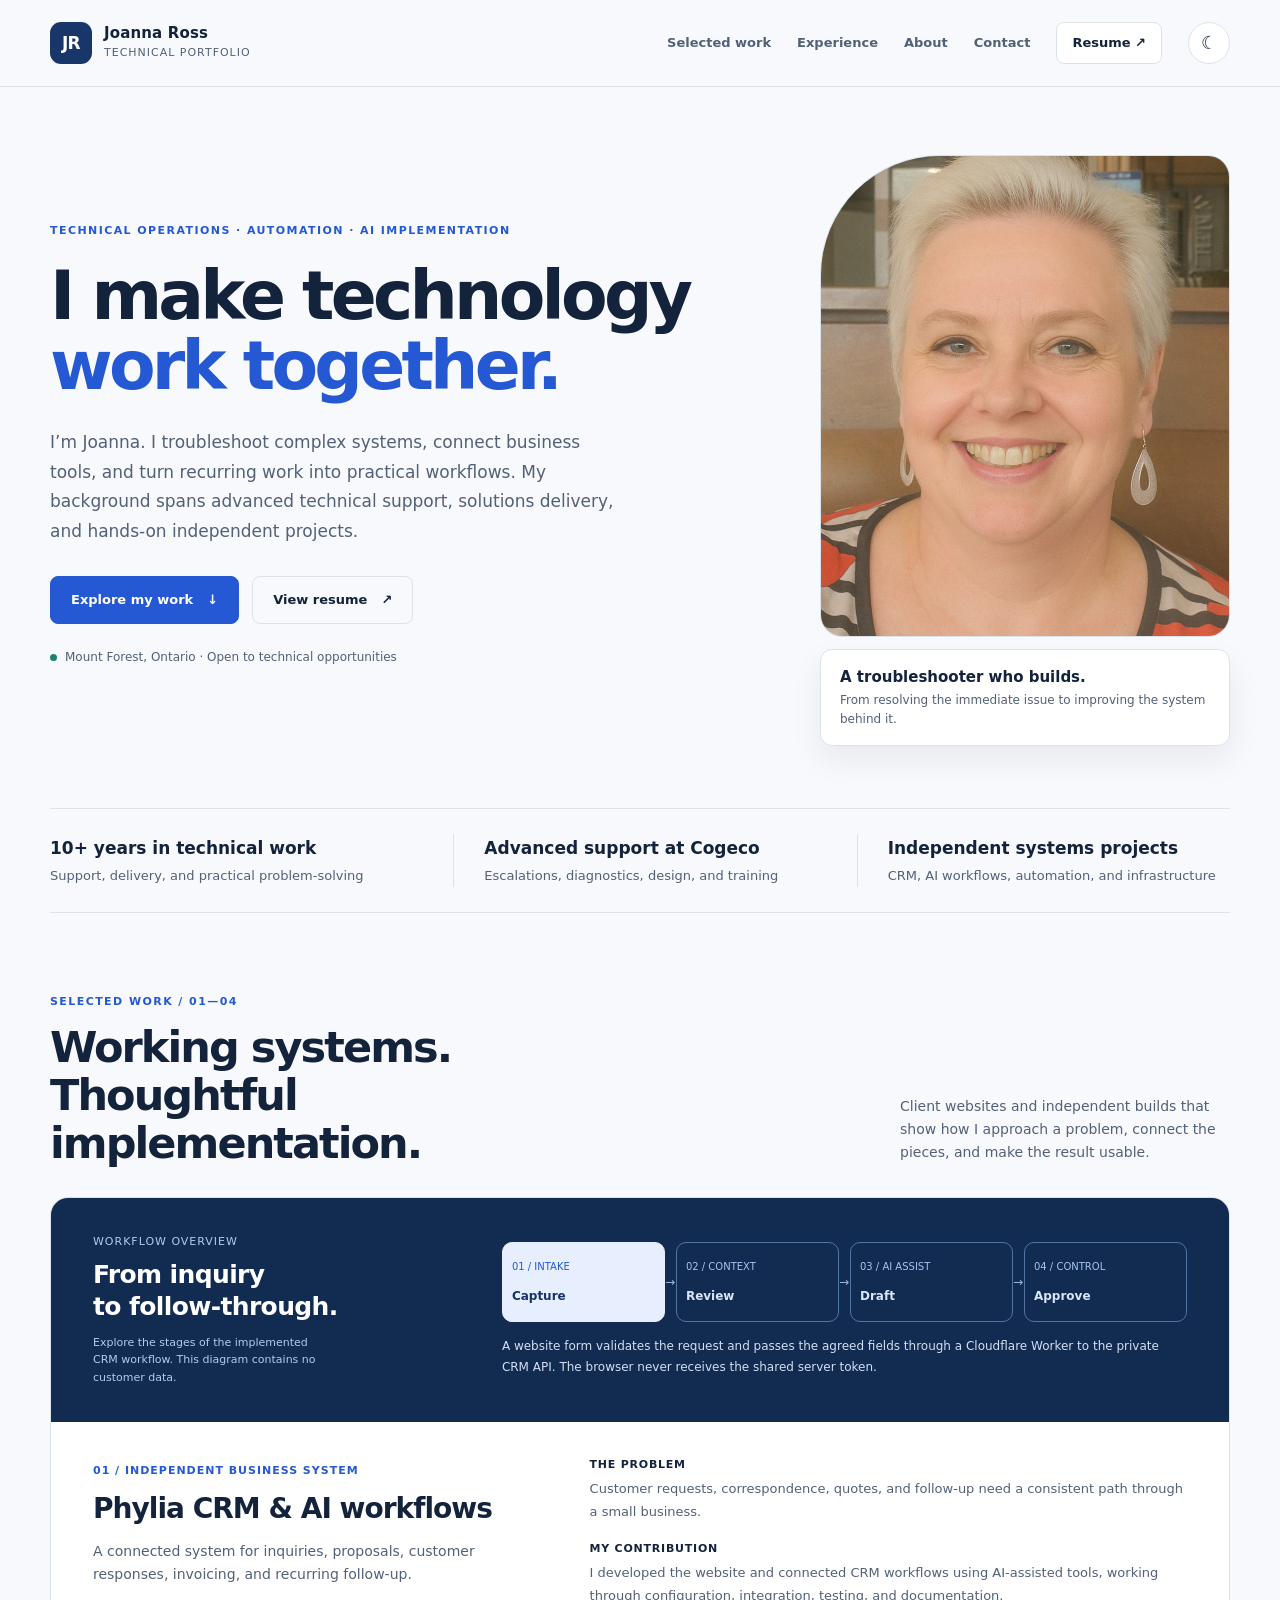
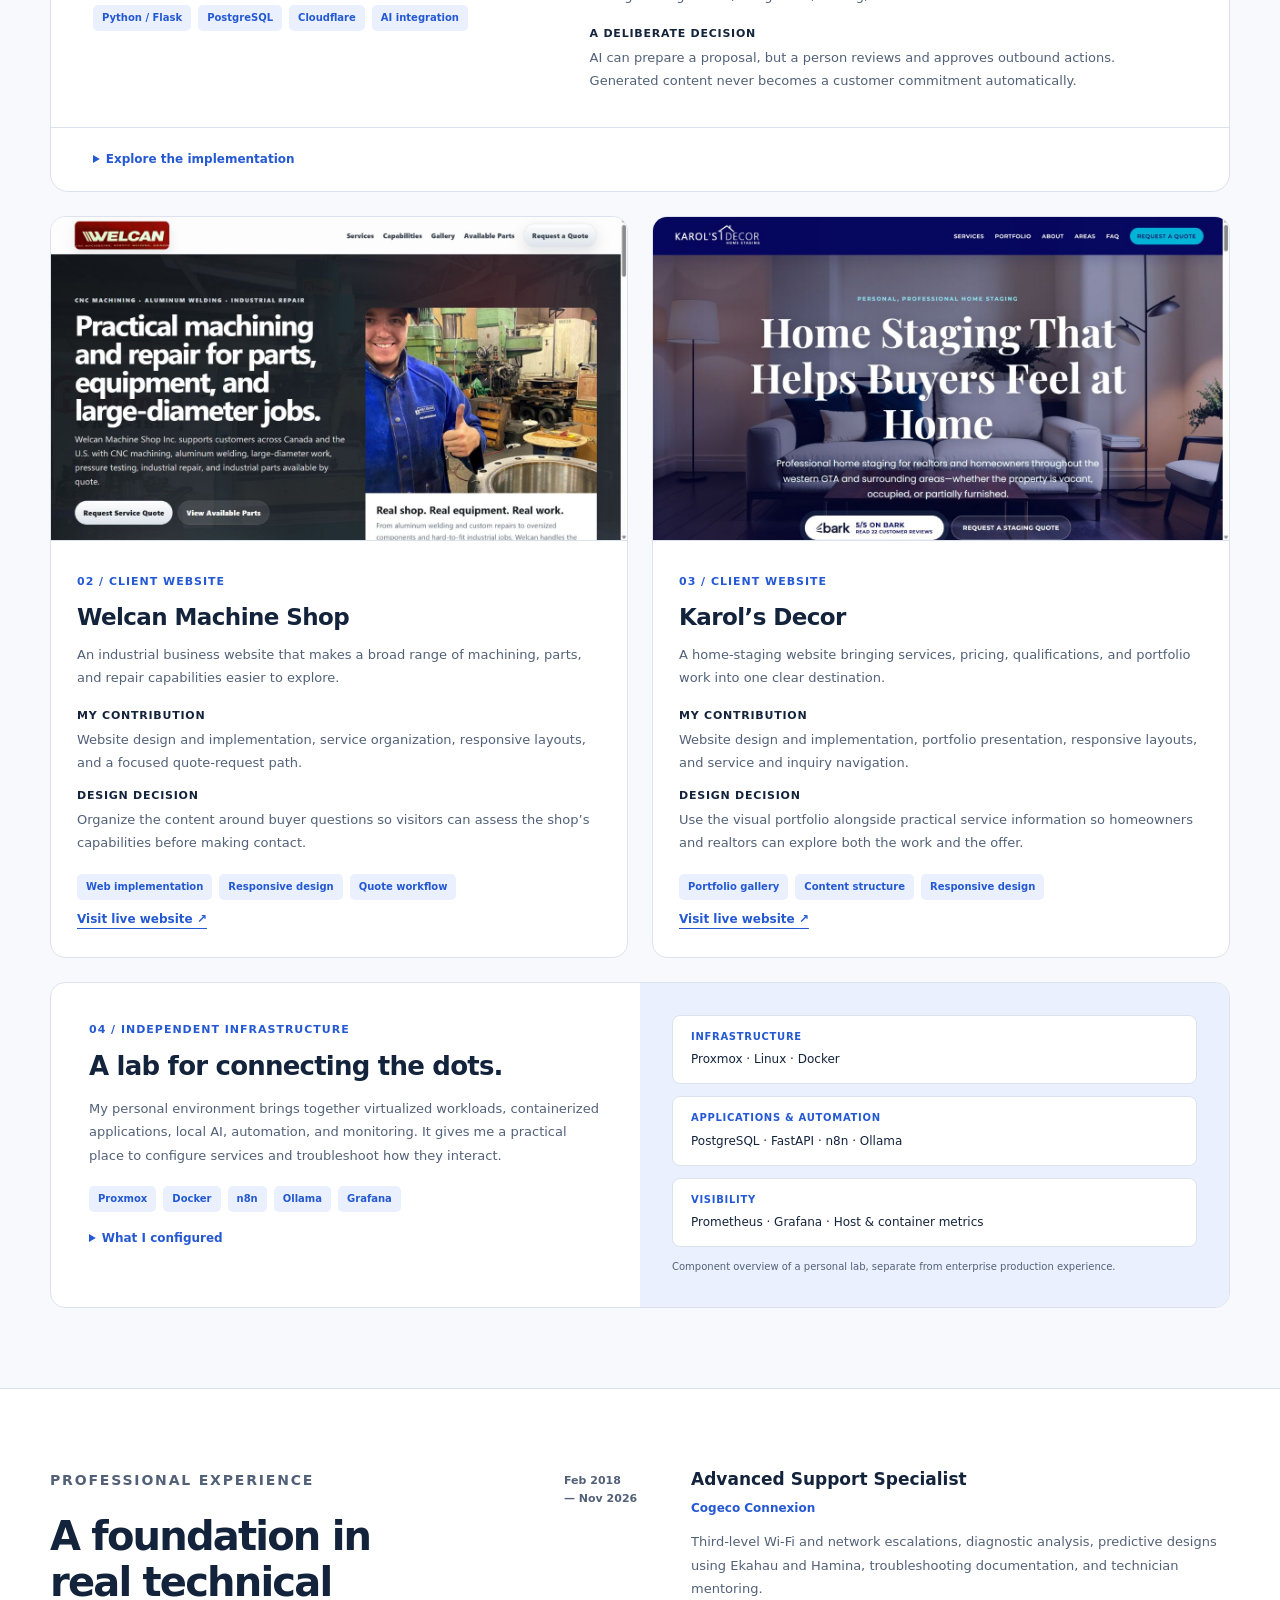
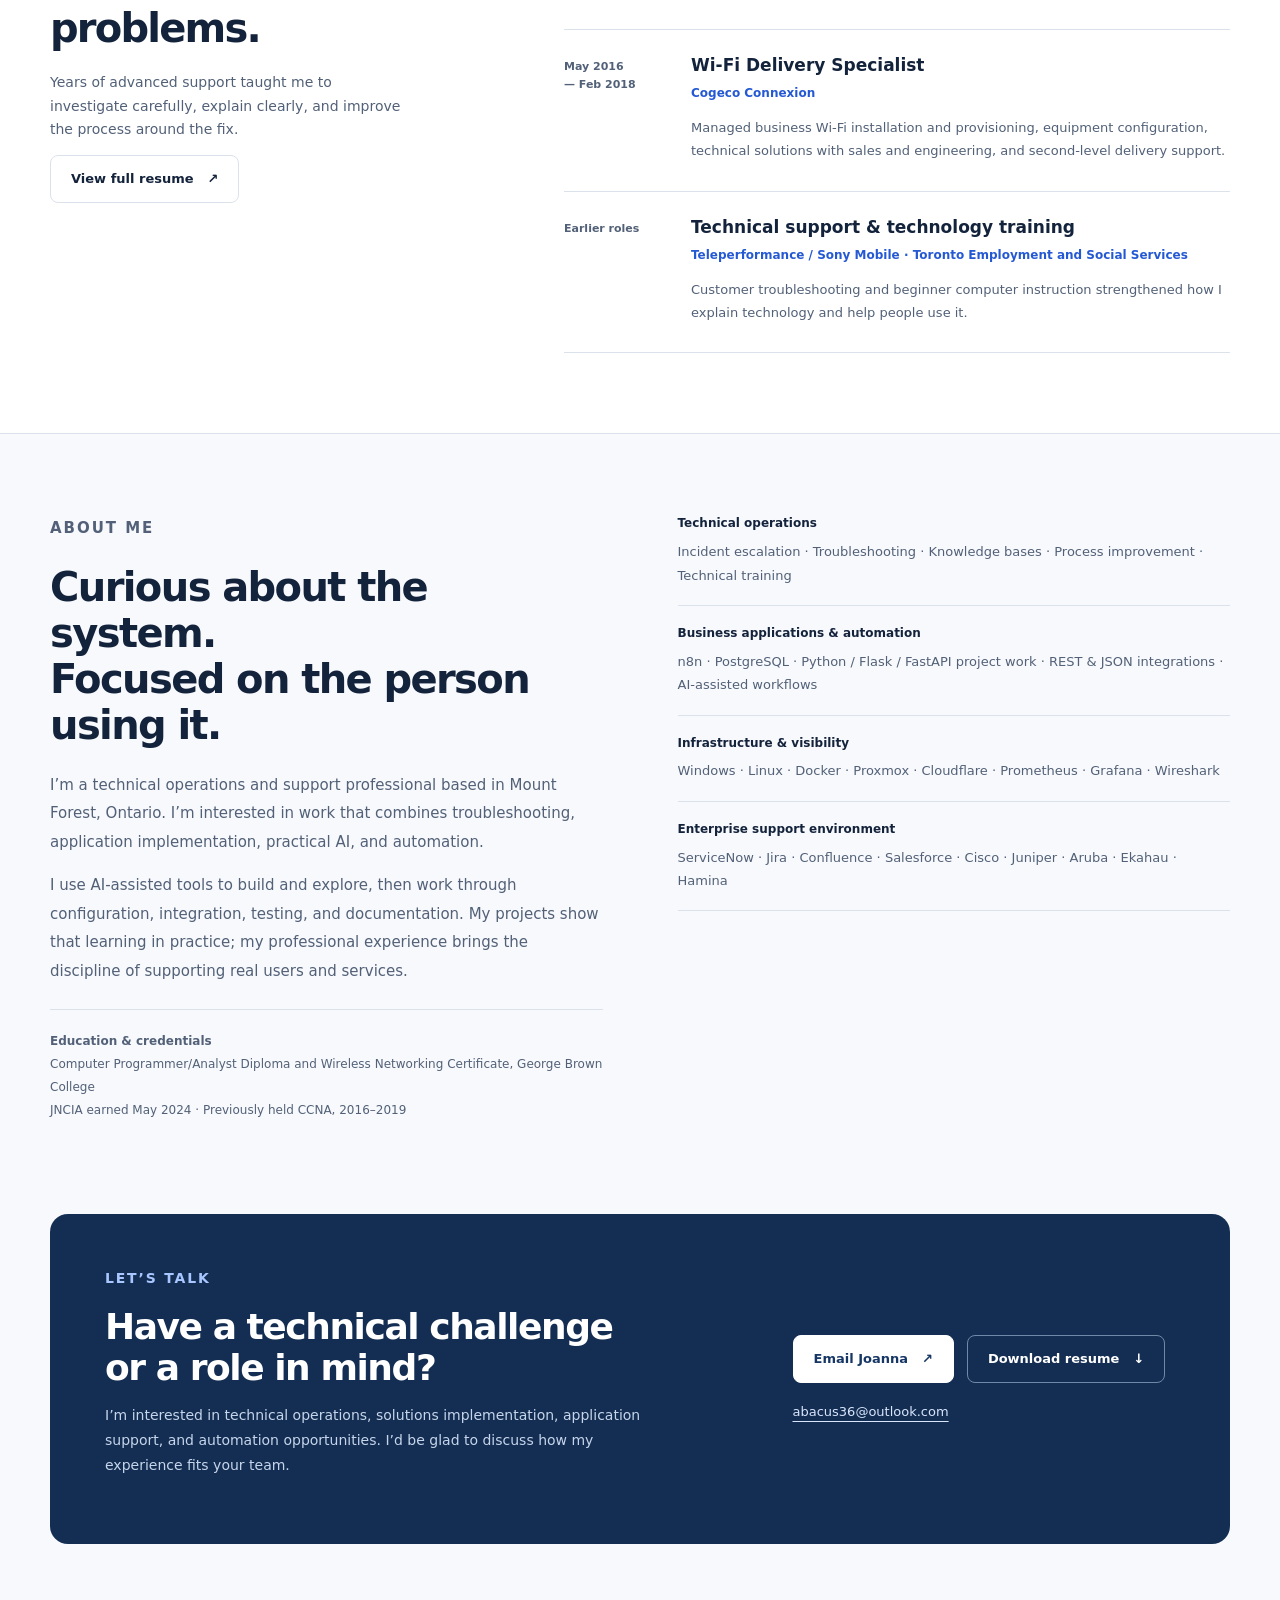
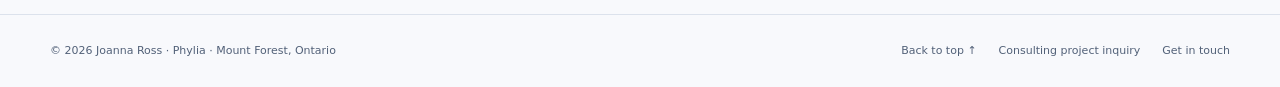
==== commit c097b8ca: "Keep portrait caption outside photo and correct career contact email" ====
--- a/index.html
+++ b/index.html
@@ -25,10 +25,10 @@
   <link rel="apple-touch-icon" href="assets/images/apple-touch-icon.png">
   <link rel="manifest" href="assets/images/site.webmanifest">
   <link rel="stylesheet" href="assets/css/main.css?v=20261103">
-  <link rel="stylesheet" href="assets/css/portfolio.css?v=20261103">
+  <link rel="stylesheet" href="assets/css/portfolio.css?v=20261103b">
   <script src="assets/js/theme.js?v=20261103" defer></script>
   <script src="assets/js/portfolio.js?v=20261103" defer></script>
-  <script type="application/ld+json">{"@context":"https://schema.org","@type":"Person","name":"Joanna Ross","url":"https://phyliaconsulting.ca/","image":"https://phyliaconsulting.ca/assets/images/joanna-ross-founder.jpg","email":"joanna@phyliaconsulting.ca","description":"Technical operations and support professional with independent projects in automation, business systems, and AI implementation.","alumniOf":{"@type":"CollegeOrUniversity","name":"George Brown College"},"knowsAbout":["Technical operations","Technical support","Workflow automation","Business systems","Wireless networking"]}</script>
+  <script type="application/ld+json">{"@context":"https://schema.org","@type":"Person","name":"Joanna Ross","url":"https://phyliaconsulting.ca/","image":"https://phyliaconsulting.ca/assets/images/joanna-ross-founder.jpg","email":"abacus36@outlook.com","description":"Technical operations and support professional with independent projects in automation, business systems, and AI implementation.","alumniOf":{"@type":"CollegeOrUniversity","name":"George Brown College"},"knowsAbout":["Technical operations","Technical support","Workflow automation","Business systems","Wireless networking"]}</script>
 </head>
 <body class="portfolio-page">
   <a class="skip-link" href="#main">Skip to content</a>
@@ -98,9 +98,9 @@
     </div></section>
     <div class="folio-wrap">
       <section class="folio-section about-grid" id="about" aria-labelledby="about-title"><div class="about-copy"><p class="folio-kicker">About me</p><h2 id="about-title">Curious about the system.<br>Focused on the person using it.</h2><p>I’m a technical operations and support professional based in Mount Forest, Ontario. I’m interested in work that combines troubleshooting, application implementation, practical AI, and automation.</p><p>I use AI-assisted tools to build and explore, then work through configuration, integration, testing, and documentation. My projects show that learning in practice; my professional experience brings the discipline of supporting real users and services.</p><p class="credentials"><strong>Education &amp; credentials</strong><br>Computer Programmer/Analyst Diploma and Wireless Networking Certificate, George Brown College<br>JNCIA earned May 2024 · Previously held CCNA, 2016–2019</p></div><dl class="skills-list"><div><dt>Technical operations</dt><dd>Incident escalation · Troubleshooting · Knowledge bases · Process improvement · Technical training</dd></div><div><dt>Business applications &amp; automation</dt><dd>n8n · PostgreSQL · Python / Flask / FastAPI project work · REST &amp; JSON integrations · AI-assisted workflows</dd></div><div><dt>Infrastructure &amp; visibility</dt><dd>Windows · Linux · Docker · Proxmox · Cloudflare · Prometheus · Grafana · Wireshark</dd></div><div><dt>Enterprise support environment</dt><dd>ServiceNow · Jira · Confluence · Salesforce · Cisco · Juniper · Aruba · Ekahau · Hamina</dd></div></dl></section>
-      <section class="folio-section contact-section" id="contact" aria-labelledby="contact-title"><div class="contact-panel"><div><p class="folio-kicker">Let’s talk</p><h2 id="contact-title">Have a technical challenge<br>or a role in mind?</h2><p>I’m interested in technical operations, solutions implementation, application support, and automation opportunities. I’d be glad to discuss how my experience fits your team.</p></div><div><div class="folio-actions"><a class="folio-button" href="mailto:joanna@phyliaconsulting.ca?subject=Technical%20opportunity%20for%20Joanna">Email Joanna <span aria-hidden="true">↗</span></a><a class="folio-button outline" href="assets/documents/Joanna_Ross_Resume.pdf" download>Download resume <span aria-hidden="true">↓</span></a></div><a class="contact-email" href="mailto:joanna@phyliaconsulting.ca">joanna@phyliaconsulting.ca</a></div></div></section>
+      <section class="folio-section contact-section" id="contact" aria-labelledby="contact-title"><div class="contact-panel"><div><p class="folio-kicker">Let’s talk</p><h2 id="contact-title">Have a technical challenge<br>or a role in mind?</h2><p>I’m interested in technical operations, solutions implementation, application support, and automation opportunities. I’d be glad to discuss how my experience fits your team.</p></div><div><div class="folio-actions"><a class="folio-button" href="mailto:abacus36@outlook.com?subject=Technical%20opportunity%20for%20Joanna">Email Joanna <span aria-hidden="true">↗</span></a><a class="folio-button outline" href="assets/documents/Joanna_Ross_Resume.pdf" download>Download resume <span aria-hidden="true">↓</span></a></div><a class="contact-email" href="mailto:abacus36@outlook.com">abacus36@outlook.com</a></div></div></section>
     </div>
   </main>
-  <footer class="folio-footer"><div class="folio-wrap folio-footer-inner"><p>© 2026 Joanna Ross · Phylia · Mount Forest, Ontario</p><div class="folio-footer-links"><a href="#top">Back to top ↑</a><a href="contact.html">Consulting project inquiry</a><a href="mailto:joanna@phyliaconsulting.ca">Get in touch</a></div></div></footer>
+  <footer class="folio-footer"><div class="folio-wrap folio-footer-inner"><p>© 2026 Joanna Ross · Phylia · Mount Forest, Ontario</p><div class="folio-footer-links"><a href="#top">Back to top ↑</a><a href="contact.html">Consulting project inquiry</a><a href="mailto:abacus36@outlook.com">Get in touch</a></div></div></footer>
 </body>
 </html>
--- a/assets/css/portfolio.css
+++ b/assets/css/portfolio.css
@@ -30,7 +30,7 @@
 .folio-portrait{margin:0;position:relative;max-width:410px;width:100%;justify-self:end}
 .portrait-frame{background:#e1e7f0;border-radius:120px 22px 22px 22px;overflow:hidden;aspect-ratio:4/4.7;border:1px solid var(--folio-line)}
 .portrait-frame img{height:100%;width:100%;object-fit:cover;object-position:center 37%}
-.folio-portrait figcaption{position:absolute;bottom:21px;left:-26px;right:22px;padding:15px 19px;background:var(--folio-panel);border:1px solid var(--folio-line);border-radius:12px;box-shadow:0 14px 32px #0b234112;font-size:12px;color:var(--folio-muted)}
+.folio-portrait figcaption{position:static;margin-top:12px;padding:15px 19px;background:var(--folio-panel);border:1px solid var(--folio-line);border-radius:12px;box-shadow:0 14px 32px #0b234112;font-size:12px;color:var(--folio-muted)}
 .folio-portrait figcaption strong{display:block;font-size:15px;color:var(--folio-ink);margin-bottom:1px}
 .evidence-strip{display:grid;grid-template-columns:1fr 1fr 1fr;border-top:1px solid var(--folio-line);border-bottom:1px solid var(--folio-line);padding-block:25px;gap:30px}
 .evidence-strip p{margin:0;font-size:13px;color:var(--folio-muted)}.evidence-strip strong{display:block;color:var(--folio-ink);font-size:17px;font-weight:750;margin-bottom:3px}.evidence-strip p+p{border-left:1px solid var(--folio-line);padding-left:30px}
@@ -51,6 +51,6 @@
 .folio-footer{padding-block:27px;border-top:1px solid var(--folio-line);font-size:11px;color:var(--folio-muted)}.folio-footer-inner{display:flex;align-items:center;justify-content:space-between;gap:24px}.folio-footer p{margin:0}.folio-footer-links{display:flex;gap:22px;flex-wrap:wrap}.folio-footer a{color:inherit;text-decoration:none}.folio-footer a:hover{text-decoration:underline}
 .portfolio-page section[id]{scroll-margin-top:110px}
 @media(min-width:1600px){.folio-hero{padding-block:86px}}
-@media(max-width:1000px){.folio-hero{gap:38px;grid-template-columns:1.2fr .8fr}.folio-hero h1{font-size:55px}.folio-nav{gap:17px}.folio-lead{font-size:15px}.system-visual{grid-template-columns:1fr;gap:20px}.system-caption strong{font-size:22px}.system-caption p{max-width:none}.feature-body{gap:30px;padding:30px}.system-visual{padding:30px}.project-disclosure{padding-inline:30px}.experience-layout{gap:38px}.about-grid{gap:40px}.contact-panel{gap:24px;padding:38px}.folio-portrait figcaption{left:-12px;right:12px}}
-@media(max-width:720px){.folio-wrap{width:calc(100% - 36px)}.folio-header-inner{min-height:70px}.folio-brand strong{font-size:13px}.folio-brand small{font-size:9px}.folio-monogram{width:36px;height:36px}.folio-menu{display:block;width:42px;height:42px;border:1px solid var(--folio-line);border-radius:8px;background:var(--folio-panel);color:var(--folio-ink);font-size:21px}.folio-nav{display:none;position:absolute;top:100%;left:12px;right:12px;padding:15px;background:var(--folio-panel);border:1px solid var(--folio-line);border-radius:12px;box-shadow:0 15px 30px #0002}.folio-header.menu-open .folio-nav{display:grid;gap:3px}.folio-nav a{padding:10px}.folio-nav .resume-nav{margin-top:7px}.portfolio-page .theme-toggle{margin-top:7px;width:100%;font-size:12px;min-height:40px}.folio-hero{grid-template-columns:1fr;padding-block:40px 34px;gap:32px}.folio-kicker{font-size:10px;margin-bottom:18px}.folio-hero h1{font-size:clamp(43px,11vw,64px);max-width:600px}.folio-lead{font-size:15px;margin-top:20px}.folio-actions{margin-top:23px;gap:9px}.folio-button{font-size:12px;padding:11px 15px}.folio-location{font-size:11px;margin-top:19px}.folio-portrait{max-width:none;display:grid;grid-template-columns:110px 1fr;gap:16px;align-items:center}.portrait-frame{aspect-ratio:1;border-radius:20px}.portrait-frame img{object-position:center 35%}.folio-portrait figcaption{position:static;background:none;box-shadow:none;border:0;padding:0;font-size:11px}.folio-portrait figcaption strong{font-size:15px}.evidence-strip{gap:15px;padding-block:20px}.evidence-strip p{font-size:10px;line-height:1.6}.evidence-strip strong{font-size:13px;line-height:1.4;margin-bottom:6px}.evidence-strip p+p{padding-left:14px}.folio-section{padding-block:48px}.folio-section-heading{display:block;margin-bottom:24px}.folio-section-heading h2{font-size:32px}.folio-section-heading>p{max-width:none;margin-top:17px;font-size:13px}.system-visual{padding:23px 18px;gap:20px}.system-caption strong{font-size:22px}.workflow{gap:8px}.flow-step{padding:13px 7px}.flow-step small{margin-bottom:10px;font-size:9px}.flow-step strong{font-size:10px}.flow-step+.flow-step::before{left:-9px;font-size:9px}.workflow-description{font-size:11px;min-height:75px}.feature-body{grid-template-columns:1fr;gap:18px;padding:24px}.feature-body h3{font-size:25px}.feature-body p{font-size:13px}.project-disclosure{padding:15px 24px}.client-projects{grid-template-columns:1fr;gap:20px;margin-top:20px}.client-body{padding:24px}.lab-project{grid-template-columns:1fr;margin-top:20px}.lab-copy{padding:24px}.lab-diagram{padding:24px}.experience-layout,.about-grid{grid-template-columns:1fr;gap:28px}.experience-intro h2,.about-copy h2{font-size:32px}.experience-row{grid-template-columns:83px 1fr;gap:14px}.experience-row time{font-size:10px}.experience-row h3{font-size:16px}.experience-row p{font-size:12px}.experience-intro p{max-width:none}.about-copy p{font-size:14px}.contact-section{padding-top:0;padding-bottom:40px}.contact-panel{grid-template-columns:1fr;gap:17px;padding:29px 24px}.contact-panel h2{font-size:29px}.contact-panel p{font-size:13px}.contact-panel .folio-actions{margin:0}.contact-panel .contact-email{font-size:12px}.folio-footer-inner{align-items:flex-start;flex-direction:column;gap:15px}.folio-footer-links{gap:17px}.portfolio-page section[id]{scroll-margin-top:90px}}
+@media(max-width:1000px){.folio-hero{gap:38px;grid-template-columns:1.2fr .8fr}.folio-hero h1{font-size:55px}.folio-nav{gap:17px}.folio-lead{font-size:15px}.system-visual{grid-template-columns:1fr;gap:20px}.system-caption strong{font-size:22px}.system-caption p{max-width:none}.feature-body{gap:30px;padding:30px}.system-visual{padding:30px}.project-disclosure{padding-inline:30px}.experience-layout{gap:38px}.about-grid{gap:40px}.contact-panel{gap:24px;padding:38px}}
+@media(max-width:720px){.folio-wrap{width:calc(100% - 36px)}.folio-header-inner{min-height:70px}.folio-brand strong{font-size:13px}.folio-brand small{font-size:9px}.folio-monogram{width:36px;height:36px}.folio-menu{display:block;width:42px;height:42px;border:1px solid var(--folio-line);border-radius:8px;background:var(--folio-panel);color:var(--folio-ink);font-size:21px}.folio-nav{display:none;position:absolute;top:100%;left:12px;right:12px;padding:15px;background:var(--folio-panel);border:1px solid var(--folio-line);border-radius:12px;box-shadow:0 15px 30px #0002}.folio-header.menu-open .folio-nav{display:grid;gap:3px}.folio-nav a{padding:10px}.folio-nav .resume-nav{margin-top:7px}.portfolio-page .theme-toggle{margin-top:7px;width:100%;font-size:12px;min-height:40px}.folio-hero{grid-template-columns:1fr;padding-block:40px 34px;gap:32px}.folio-kicker{font-size:10px;margin-bottom:18px}.folio-hero h1{font-size:clamp(43px,11vw,64px);max-width:600px}.folio-lead{font-size:15px;margin-top:20px}.folio-actions{margin-top:23px;gap:9px}.folio-button{font-size:12px;padding:11px 15px}.folio-location{font-size:11px;margin-top:19px}.folio-portrait{max-width:none;display:grid;grid-template-columns:110px 1fr;gap:16px;align-items:center}.portrait-frame{aspect-ratio:1;border-radius:20px}.portrait-frame img{object-position:center 35%}.folio-portrait figcaption{position:static;margin-top:0;background:none;box-shadow:none;border:0;padding:0;font-size:11px}.folio-portrait figcaption strong{font-size:15px}.evidence-strip{gap:15px;padding-block:20px}.evidence-strip p{font-size:10px;line-height:1.6}.evidence-strip strong{font-size:13px;line-height:1.4;margin-bottom:6px}.evidence-strip p+p{padding-left:14px}.folio-section{padding-block:48px}.folio-section-heading{display:block;margin-bottom:24px}.folio-section-heading h2{font-size:32px}.folio-section-heading>p{max-width:none;margin-top:17px;font-size:13px}.system-visual{padding:23px 18px;gap:20px}.system-caption strong{font-size:22px}.workflow{gap:8px}.flow-step{padding:13px 7px}.flow-step small{margin-bottom:10px;font-size:9px}.flow-step strong{font-size:10px}.flow-step+.flow-step::before{left:-9px;font-size:9px}.workflow-description{font-size:11px;min-height:75px}.feature-body{grid-template-columns:1fr;gap:18px;padding:24px}.feature-body h3{font-size:25px}.feature-body p{font-size:13px}.project-disclosure{padding:15px 24px}.client-projects{grid-template-columns:1fr;gap:20px;margin-top:20px}.client-body{padding:24px}.lab-project{grid-template-columns:1fr;margin-top:20px}.lab-copy{padding:24px}.lab-diagram{padding:24px}.experience-layout,.about-grid{grid-template-columns:1fr;gap:28px}.experience-intro h2,.about-copy h2{font-size:32px}.experience-row{grid-template-columns:83px 1fr;gap:14px}.experience-row time{font-size:10px}.experience-row h3{font-size:16px}.experience-row p{font-size:12px}.experience-intro p{max-width:none}.about-copy p{font-size:14px}.contact-section{padding-top:0;padding-bottom:40px}.contact-panel{grid-template-columns:1fr;gap:17px;padding:29px 24px}.contact-panel h2{font-size:29px}.contact-panel p{font-size:13px}.contact-panel .folio-actions{margin:0}.contact-panel .contact-email{font-size:12px}.folio-footer-inner{align-items:flex-start;flex-direction:column;gap:15px}.folio-footer-links{gap:17px}.portfolio-page section[id]{scroll-margin-top:90px}}
 @media(prefers-reduced-motion:reduce){.folio-button,.client-preview img{transition:none}.folio-button:hover{transform:none}}
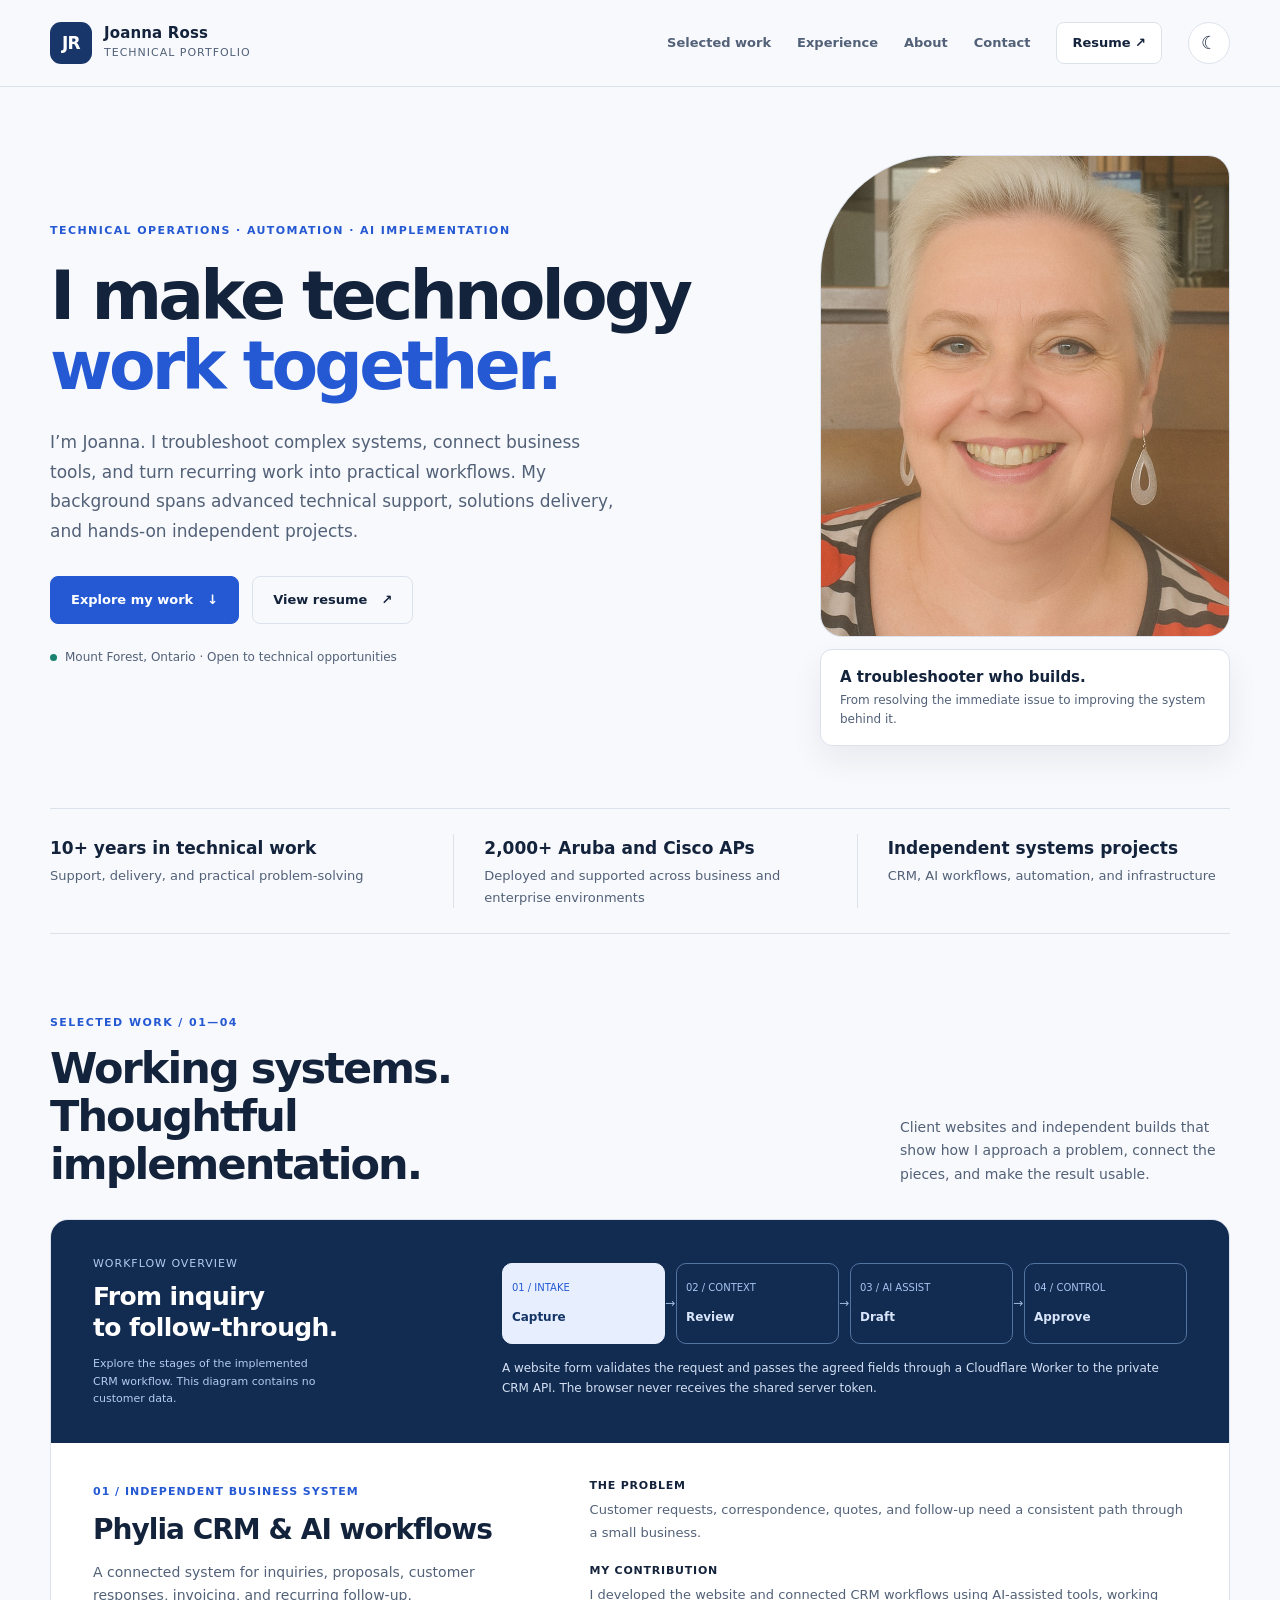
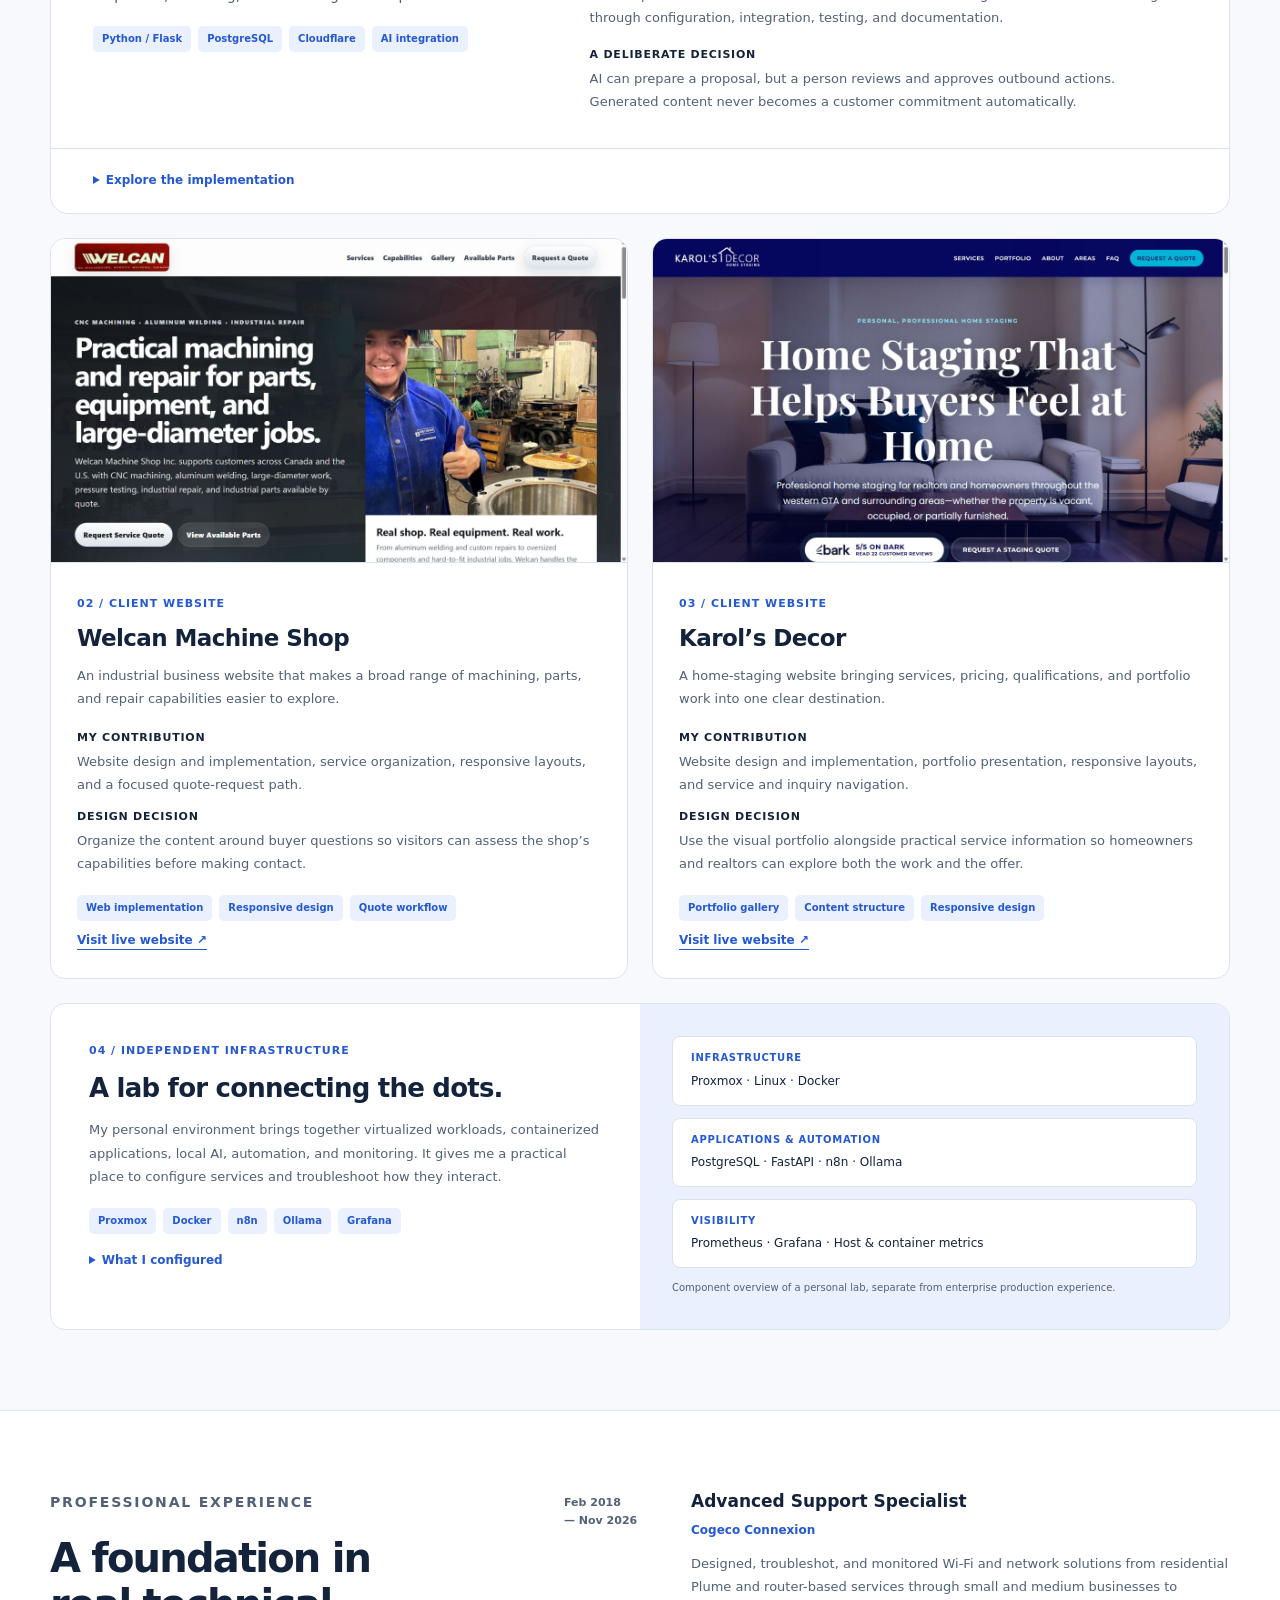
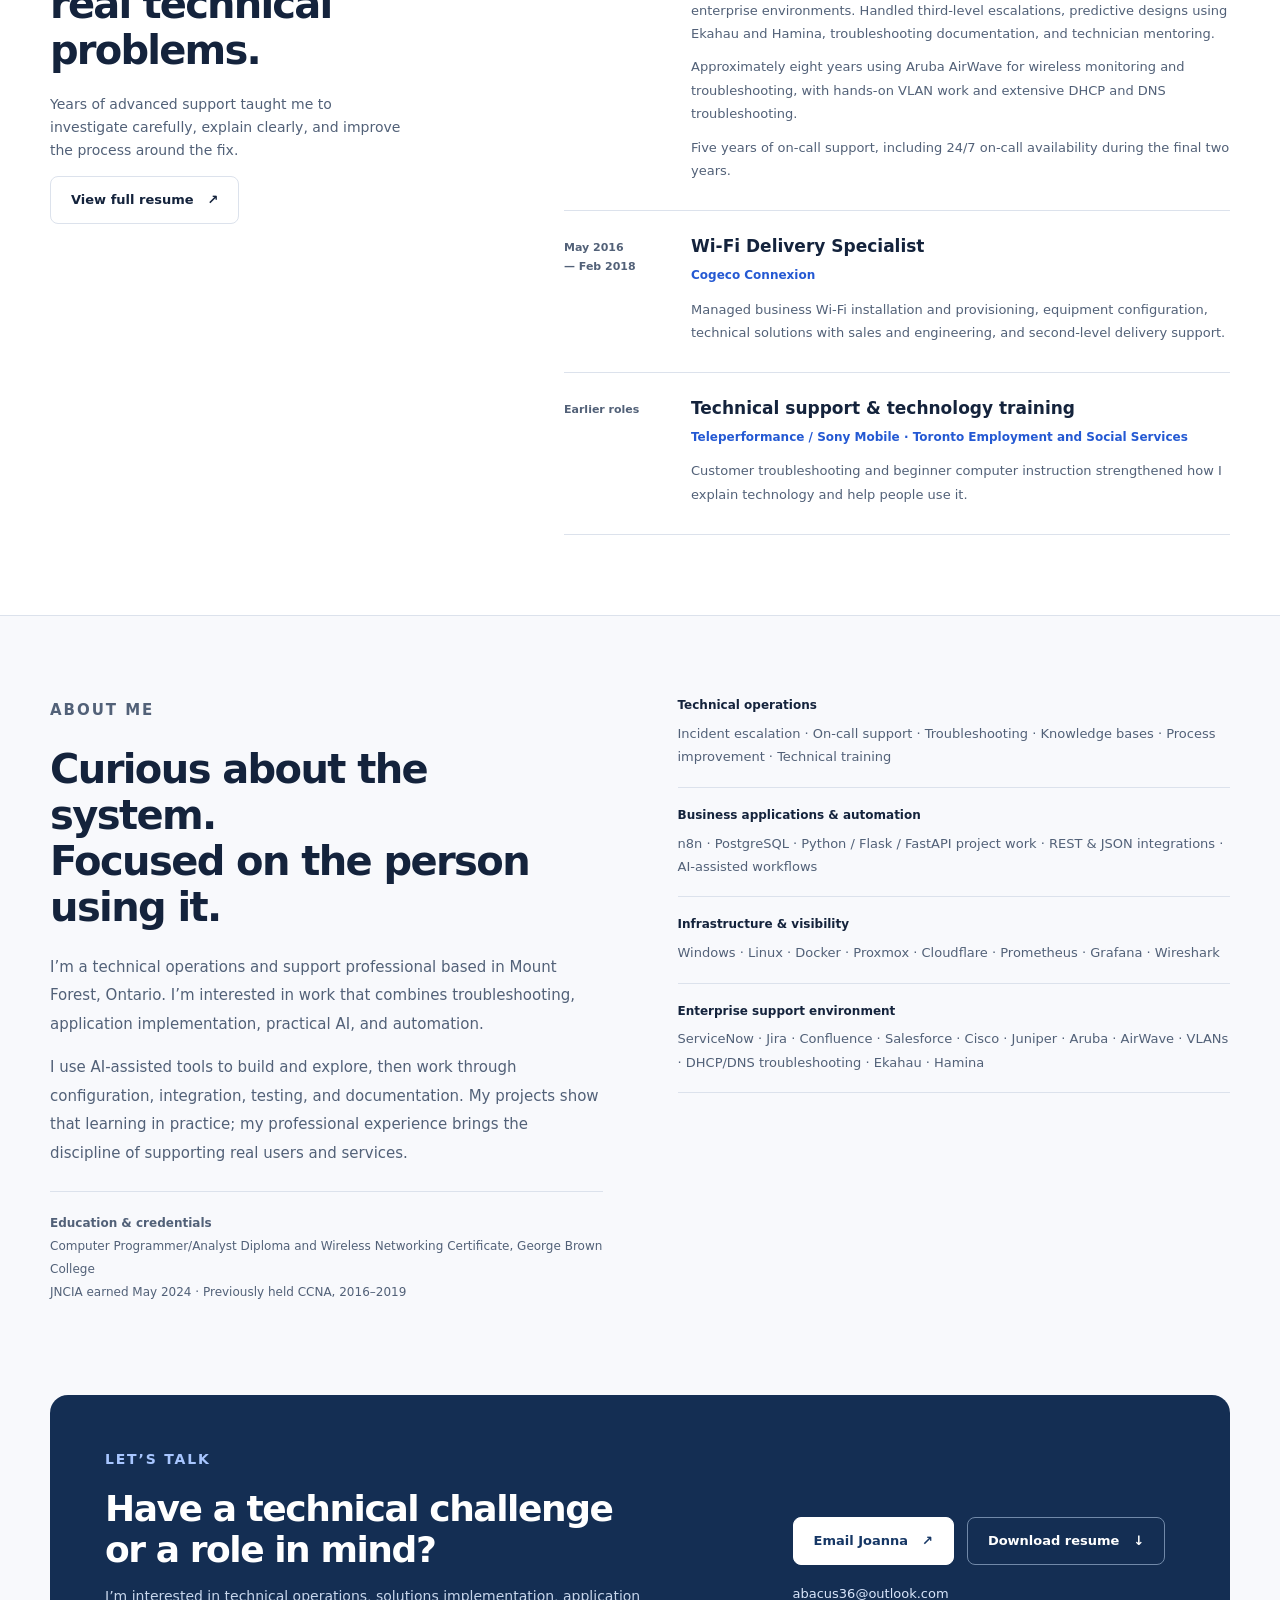
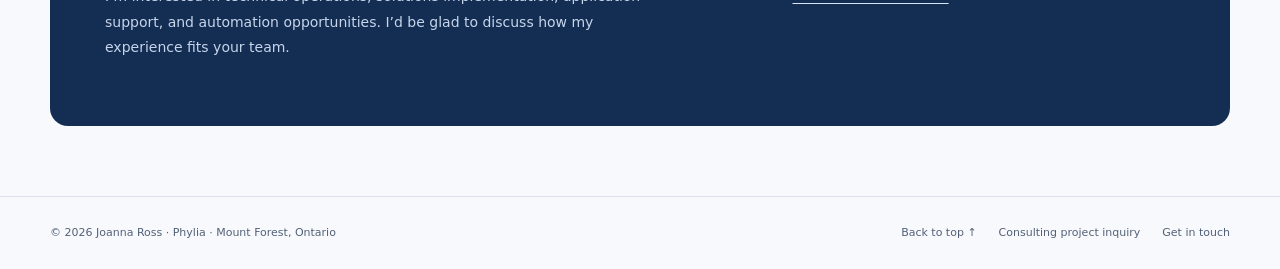
==== commit 5d265411: "Add enterprise wireless scale and on-call experience to portfolio" ====
--- a/index.html
+++ b/index.html
@@ -60,7 +60,7 @@
       </section>
       <div class="evidence-strip" aria-label="Experience at a glance">
         <p><strong>10+ years in technical work</strong>Support, delivery, and practical problem-solving</p>
-        <p><strong>Advanced support at Cogeco</strong>Escalations, diagnostics, design, and training</p>
+        <p><strong>2,000+ Aruba and Cisco APs</strong>Deployed and supported across business and enterprise environments</p>
         <p><strong>Independent systems projects</strong>CRM, AI workflows, automation, and infrastructure</p>
       </div>
       <section class="folio-section" id="work" aria-labelledby="work-title">
@@ -94,10 +94,10 @@
     </div>
     <section class="experience-section folio-section" id="experience" aria-labelledby="experience-title"><div class="folio-wrap experience-layout">
       <div class="experience-intro"><p class="folio-kicker">Professional experience</p><h2 id="experience-title">A foundation in<br>real technical problems.</h2><p>Years of advanced support taught me to investigate carefully, explain clearly, and improve the process around the fix.</p><a class="folio-button outline" href="assets/documents/Joanna_Ross_Resume.pdf" target="_blank" rel="noopener">View full resume <span aria-hidden="true">↗</span><span class="sr-only"> (PDF, opens in a new tab)</span></a></div>
-      <div><article class="experience-row"><time>Feb 2018<br>— Nov 2026</time><div><h3>Advanced Support Specialist</h3><strong>Cogeco Connexion</strong><p>Third-level Wi-Fi and network escalations, diagnostic analysis, predictive designs using Ekahau and Hamina, troubleshooting documentation, and technician mentoring.</p></div></article><article class="experience-row"><time>May 2016<br>— Feb 2018</time><div><h3>Wi-Fi Delivery Specialist</h3><strong>Cogeco Connexion</strong><p>Managed business Wi-Fi installation and provisioning, equipment configuration, technical solutions with sales and engineering, and second-level delivery support.</p></div></article><article class="experience-row"><time>Earlier roles</time><div><h3>Technical support &amp; technology training</h3><strong>Teleperformance / Sony Mobile · Toronto Employment and Social Services</strong><p>Customer troubleshooting and beginner computer instruction strengthened how I explain technology and help people use it.</p></div></article></div>
+      <div><article class="experience-row"><time>Feb 2018<br>— Nov 2026</time><div><h3>Advanced Support Specialist</h3><strong>Cogeco Connexion</strong><p>Designed, troubleshot, and monitored Wi-Fi and network solutions from residential Plume and router-based services through small and medium businesses to enterprise environments. Handled third-level escalations, predictive designs using Ekahau and Hamina, troubleshooting documentation, and technician mentoring.</p><p>Approximately eight years using Aruba AirWave for wireless monitoring and troubleshooting, with hands-on VLAN work and extensive DHCP and DNS troubleshooting.</p><p>Five years of on-call support, including 24/7 on-call availability during the final two years.</p></div></article><article class="experience-row"><time>May 2016<br>— Feb 2018</time><div><h3>Wi-Fi Delivery Specialist</h3><strong>Cogeco Connexion</strong><p>Managed business Wi-Fi installation and provisioning, equipment configuration, technical solutions with sales and engineering, and second-level delivery support.</p></div></article><article class="experience-row"><time>Earlier roles</time><div><h3>Technical support &amp; technology training</h3><strong>Teleperformance / Sony Mobile · Toronto Employment and Social Services</strong><p>Customer troubleshooting and beginner computer instruction strengthened how I explain technology and help people use it.</p></div></article></div>
     </div></section>
     <div class="folio-wrap">
-      <section class="folio-section about-grid" id="about" aria-labelledby="about-title"><div class="about-copy"><p class="folio-kicker">About me</p><h2 id="about-title">Curious about the system.<br>Focused on the person using it.</h2><p>I’m a technical operations and support professional based in Mount Forest, Ontario. I’m interested in work that combines troubleshooting, application implementation, practical AI, and automation.</p><p>I use AI-assisted tools to build and explore, then work through configuration, integration, testing, and documentation. My projects show that learning in practice; my professional experience brings the discipline of supporting real users and services.</p><p class="credentials"><strong>Education &amp; credentials</strong><br>Computer Programmer/Analyst Diploma and Wireless Networking Certificate, George Brown College<br>JNCIA earned May 2024 · Previously held CCNA, 2016–2019</p></div><dl class="skills-list"><div><dt>Technical operations</dt><dd>Incident escalation · Troubleshooting · Knowledge bases · Process improvement · Technical training</dd></div><div><dt>Business applications &amp; automation</dt><dd>n8n · PostgreSQL · Python / Flask / FastAPI project work · REST &amp; JSON integrations · AI-assisted workflows</dd></div><div><dt>Infrastructure &amp; visibility</dt><dd>Windows · Linux · Docker · Proxmox · Cloudflare · Prometheus · Grafana · Wireshark</dd></div><div><dt>Enterprise support environment</dt><dd>ServiceNow · Jira · Confluence · Salesforce · Cisco · Juniper · Aruba · Ekahau · Hamina</dd></div></dl></section>
+      <section class="folio-section about-grid" id="about" aria-labelledby="about-title"><div class="about-copy"><p class="folio-kicker">About me</p><h2 id="about-title">Curious about the system.<br>Focused on the person using it.</h2><p>I’m a technical operations and support professional based in Mount Forest, Ontario. I’m interested in work that combines troubleshooting, application implementation, practical AI, and automation.</p><p>I use AI-assisted tools to build and explore, then work through configuration, integration, testing, and documentation. My projects show that learning in practice; my professional experience brings the discipline of supporting real users and services.</p><p class="credentials"><strong>Education &amp; credentials</strong><br>Computer Programmer/Analyst Diploma and Wireless Networking Certificate, George Brown College<br>JNCIA earned May 2024 · Previously held CCNA, 2016–2019</p></div><dl class="skills-list"><div><dt>Technical operations</dt><dd>Incident escalation · On-call support · Troubleshooting · Knowledge bases · Process improvement · Technical training</dd></div><div><dt>Business applications &amp; automation</dt><dd>n8n · PostgreSQL · Python / Flask / FastAPI project work · REST &amp; JSON integrations · AI-assisted workflows</dd></div><div><dt>Infrastructure &amp; visibility</dt><dd>Windows · Linux · Docker · Proxmox · Cloudflare · Prometheus · Grafana · Wireshark</dd></div><div><dt>Enterprise support environment</dt><dd>ServiceNow · Jira · Confluence · Salesforce · Cisco · Juniper · Aruba · AirWave · VLANs · DHCP/DNS troubleshooting · Ekahau · Hamina</dd></div></dl></section>
       <section class="folio-section contact-section" id="contact" aria-labelledby="contact-title"><div class="contact-panel"><div><p class="folio-kicker">Let’s talk</p><h2 id="contact-title">Have a technical challenge<br>or a role in mind?</h2><p>I’m interested in technical operations, solutions implementation, application support, and automation opportunities. I’d be glad to discuss how my experience fits your team.</p></div><div><div class="folio-actions"><a class="folio-button" href="mailto:abacus36@outlook.com?subject=Technical%20opportunity%20for%20Joanna">Email Joanna <span aria-hidden="true">↗</span></a><a class="folio-button outline" href="assets/documents/Joanna_Ross_Resume.pdf" download>Download resume <span aria-hidden="true">↓</span></a></div><a class="contact-email" href="mailto:abacus36@outlook.com">abacus36@outlook.com</a></div></div></section>
     </div>
   </main>
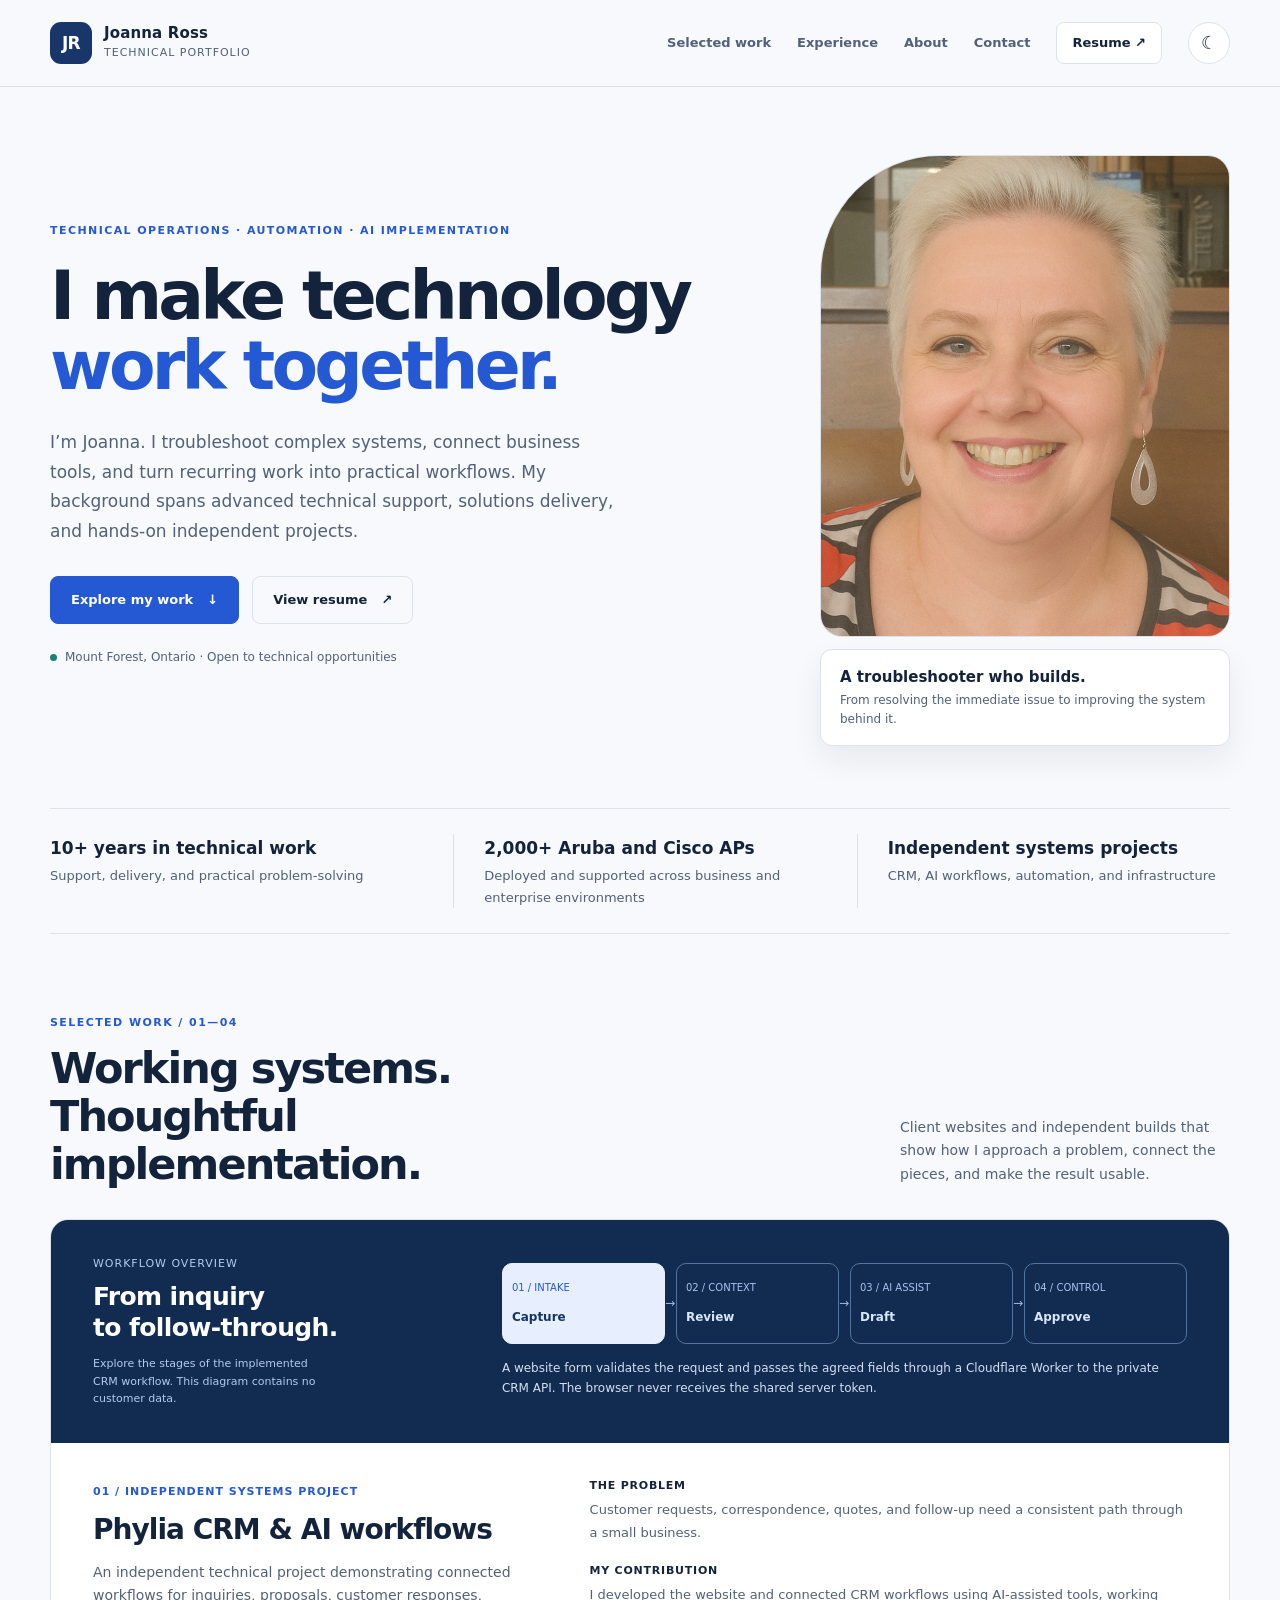
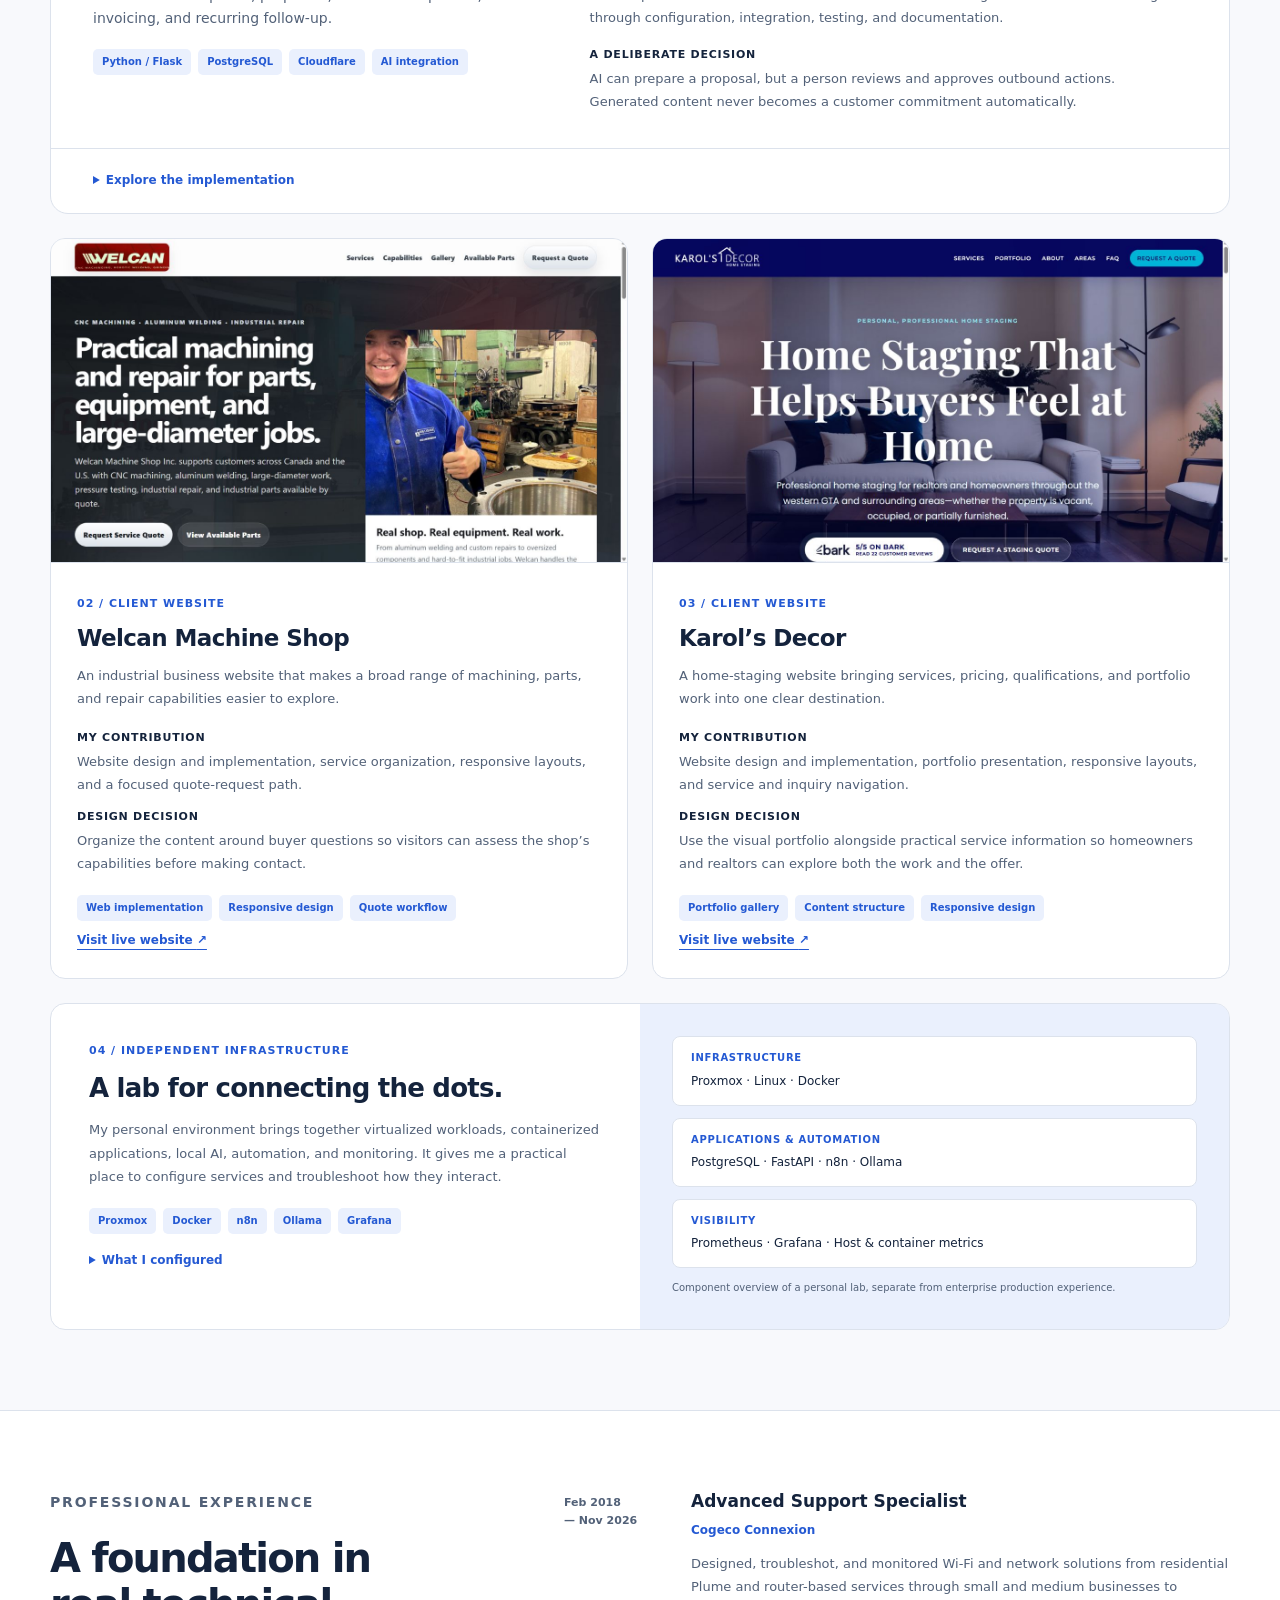
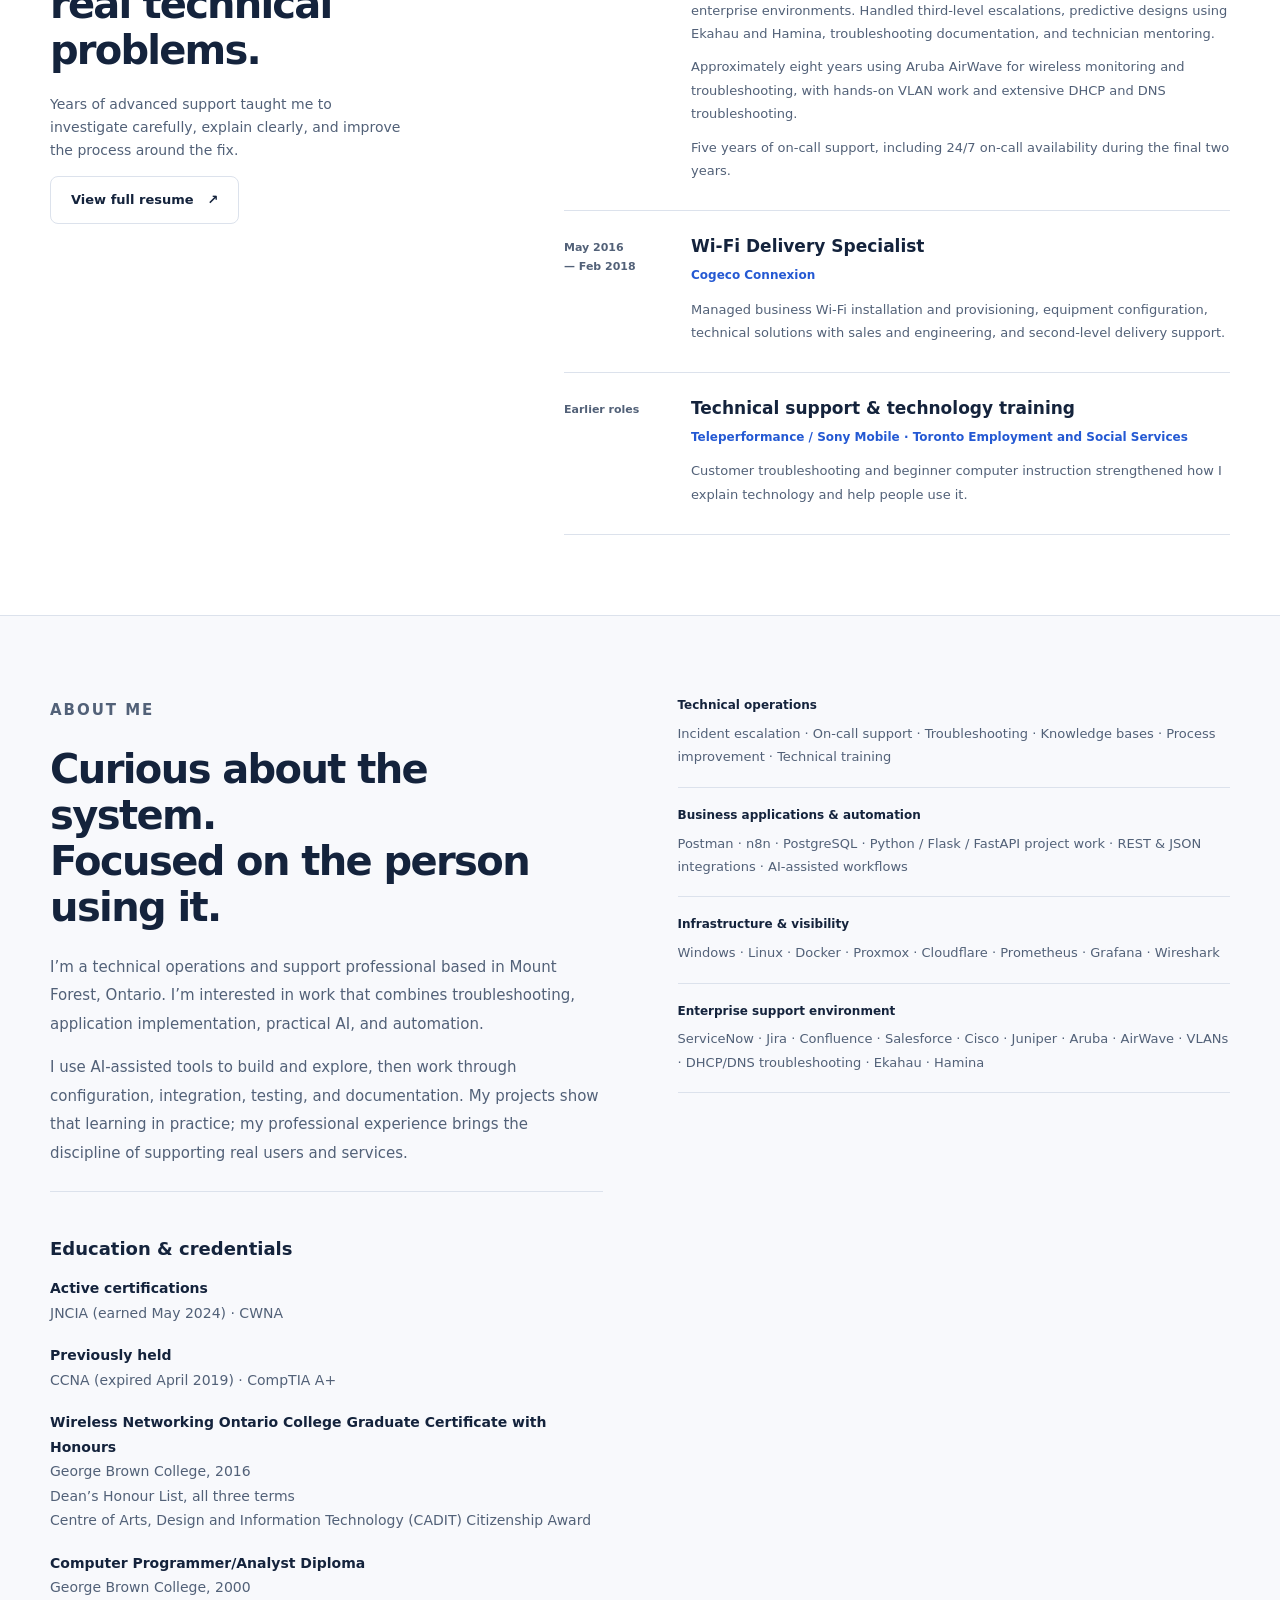
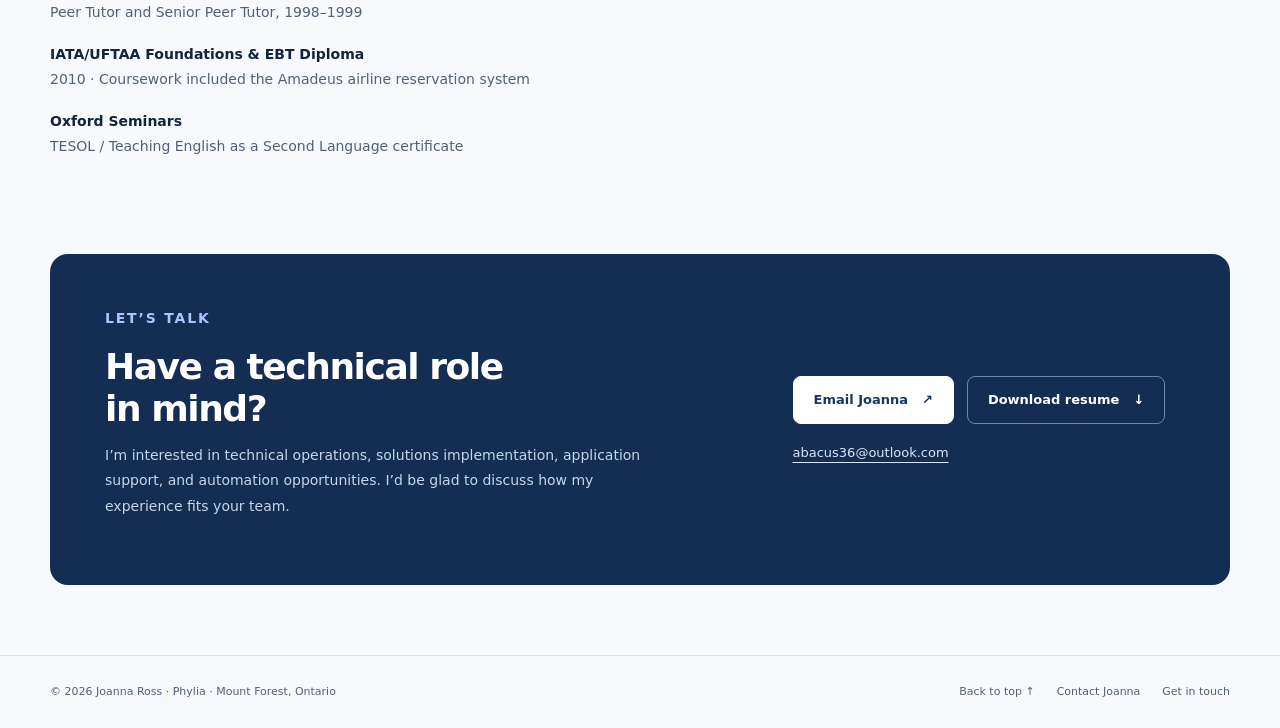
==== commit d03b8857: "Complete personal portfolio credentials and accessible resume" ====
--- a/index.html
+++ b/index.html
@@ -25,7 +25,7 @@
   <link rel="apple-touch-icon" href="assets/images/apple-touch-icon.png">
   <link rel="manifest" href="assets/images/site.webmanifest">
   <link rel="stylesheet" href="assets/css/main.css?v=20261103">
-  <link rel="stylesheet" href="assets/css/portfolio.css?v=20261103b">
+  <link rel="stylesheet" href="assets/css/portfolio.css?v=20261109">
   <script src="assets/js/theme.js?v=20261103" defer></script>
   <script src="assets/js/portfolio.js?v=20261103" defer></script>
   <script type="application/ld+json">{"@context":"https://schema.org","@type":"Person","name":"Joanna Ross","url":"https://phyliaconsulting.ca/","image":"https://phyliaconsulting.ca/assets/images/joanna-ross-founder.jpg","email":"abacus36@outlook.com","description":"Technical operations and support professional with independent projects in automation, business systems, and AI implementation.","alumniOf":{"@type":"CollegeOrUniversity","name":"George Brown College"},"knowsAbout":["Technical operations","Technical support","Workflow automation","Business systems","Wireless networking"]}</script>
@@ -38,7 +38,7 @@
       <button class="folio-menu" type="button" data-folio-menu aria-expanded="false" aria-controls="folio-nav" aria-label="Open navigation">☰</button>
       <nav class="folio-nav" id="folio-nav" aria-label="Main navigation">
         <a href="#work">Selected work</a><a href="#experience">Experience</a><a href="#about">About</a><a href="#contact">Contact</a>
-        <a class="resume-nav" href="assets/documents/Joanna_Ross_Resume.pdf" target="_blank" rel="noopener">Resume <span aria-hidden="true">↗</span><span class="sr-only"> (PDF, opens in a new tab)</span></a>
+        <a class="resume-nav" href="resume.html">Resume <span aria-hidden="true">↗</span><span class="sr-only"> (HTML resume)</span></a>
         <button class="theme-toggle" type="button" data-theme-toggle aria-pressed="false" aria-label="Switch to dark mode">Dark mode</button>
       </nav>
     </div>
@@ -50,7 +50,7 @@
           <p class="folio-kicker">Technical operations · Automation · AI implementation</p>
           <h1 id="intro-title">I make technology<br><span>work together.</span></h1>
           <p class="folio-lead">I’m Joanna. I troubleshoot complex systems, connect business tools, and turn recurring work into practical workflows. My background spans advanced technical support, solutions delivery, and hands-on independent projects.</p>
-          <div class="folio-actions"><a class="folio-button" href="#work">Explore my work <span aria-hidden="true">↓</span></a><a class="folio-button outline" href="assets/documents/Joanna_Ross_Resume.pdf" target="_blank" rel="noopener">View resume <span aria-hidden="true">↗</span><span class="sr-only"> (PDF, opens in a new tab)</span></a></div>
+          <div class="folio-actions"><a class="folio-button" href="#work">Explore my work <span aria-hidden="true">↓</span></a><a class="folio-button outline" href="resume.html">View resume <span aria-hidden="true">↗</span><span class="sr-only"> (HTML resume)</span></a></div>
           <p class="folio-location">Mount Forest, Ontario · Open to technical opportunities</p>
         </div>
         <figure class="folio-portrait">
@@ -77,7 +77,7 @@
             </div>
           </div>
           <div class="feature-body">
-            <div><span class="project-number">01 / Independent business system</span><h3 id="crm-title">Phylia CRM &amp; AI workflows</h3><p>A connected system for inquiries, proposals, customer responses, invoicing, and recurring follow-up.</p><div class="project-tags"><span>Python / Flask</span><span>PostgreSQL</span><span>Cloudflare</span><span>AI integration</span></div></div>
+            <div><span class="project-number">01 / Independent systems project</span><h3 id="crm-title">Phylia CRM &amp; AI workflows</h3><p>An independent technical project demonstrating connected workflows for inquiries, proposals, customer responses, invoicing, and recurring follow-up.</p><div class="project-tags"><span>Python / Flask</span><span>PostgreSQL</span><span>Cloudflare</span><span>AI integration</span></div></div>
             <dl class="case-notes"><div><dt>The problem</dt><dd>Customer requests, correspondence, quotes, and follow-up need a consistent path through a small business.</dd></div><div><dt>My contribution</dt><dd>I developed the website and connected CRM workflows using AI-assisted tools, working through configuration, integration, testing, and documentation.</dd></div><div><dt>A deliberate decision</dt><dd>AI can prepare a proposal, but a person reviews and approves outbound actions. Generated content never becomes a customer commitment automatically.</dd></div></dl>
           </div>
           <details class="project-disclosure"><summary>Explore the implementation</summary><ul><li>A public intake Worker validates submissions and forwards known fields to an authenticated private API.</li><li>PostgreSQL stores inquiries, pipeline stages, quote responses, invoice states, and audit events.</li><li>AI proposal drafts use structured output, validation, editable text, and local fallback templates.</li><li>Inbound email enters a review workflow. Scheduled jobs handle reminders and suppress duplicate failure notifications.</li><li>Private receipt storage, migration scripts, focused workflow checks, and deployment notes support ongoing maintenance.</li></ul></details>
@@ -93,14 +93,22 @@
       </section>
     </div>
     <section class="experience-section folio-section" id="experience" aria-labelledby="experience-title"><div class="folio-wrap experience-layout">
-      <div class="experience-intro"><p class="folio-kicker">Professional experience</p><h2 id="experience-title">A foundation in<br>real technical problems.</h2><p>Years of advanced support taught me to investigate carefully, explain clearly, and improve the process around the fix.</p><a class="folio-button outline" href="assets/documents/Joanna_Ross_Resume.pdf" target="_blank" rel="noopener">View full resume <span aria-hidden="true">↗</span><span class="sr-only"> (PDF, opens in a new tab)</span></a></div>
+      <div class="experience-intro"><p class="folio-kicker">Professional experience</p><h2 id="experience-title">A foundation in<br>real technical problems.</h2><p>Years of advanced support taught me to investigate carefully, explain clearly, and improve the process around the fix.</p><a class="folio-button outline" href="resume.html">View full resume <span aria-hidden="true">↗</span><span class="sr-only"> (HTML resume)</span></a></div>
       <div><article class="experience-row"><time>Feb 2018<br>— Nov 2026</time><div><h3>Advanced Support Specialist</h3><strong>Cogeco Connexion</strong><p>Designed, troubleshot, and monitored Wi-Fi and network solutions from residential Plume and router-based services through small and medium businesses to enterprise environments. Handled third-level escalations, predictive designs using Ekahau and Hamina, troubleshooting documentation, and technician mentoring.</p><p>Approximately eight years using Aruba AirWave for wireless monitoring and troubleshooting, with hands-on VLAN work and extensive DHCP and DNS troubleshooting.</p><p>Five years of on-call support, including 24/7 on-call availability during the final two years.</p></div></article><article class="experience-row"><time>May 2016<br>— Feb 2018</time><div><h3>Wi-Fi Delivery Specialist</h3><strong>Cogeco Connexion</strong><p>Managed business Wi-Fi installation and provisioning, equipment configuration, technical solutions with sales and engineering, and second-level delivery support.</p></div></article><article class="experience-row"><time>Earlier roles</time><div><h3>Technical support &amp; technology training</h3><strong>Teleperformance / Sony Mobile · Toronto Employment and Social Services</strong><p>Customer troubleshooting and beginner computer instruction strengthened how I explain technology and help people use it.</p></div></article></div>
     </div></section>
     <div class="folio-wrap">
-      <section class="folio-section about-grid" id="about" aria-labelledby="about-title"><div class="about-copy"><p class="folio-kicker">About me</p><h2 id="about-title">Curious about the system.<br>Focused on the person using it.</h2><p>I’m a technical operations and support professional based in Mount Forest, Ontario. I’m interested in work that combines troubleshooting, application implementation, practical AI, and automation.</p><p>I use AI-assisted tools to build and explore, then work through configuration, integration, testing, and documentation. My projects show that learning in practice; my professional experience brings the discipline of supporting real users and services.</p><p class="credentials"><strong>Education &amp; credentials</strong><br>Computer Programmer/Analyst Diploma and Wireless Networking Certificate, George Brown College<br>JNCIA earned May 2024 · Previously held CCNA, 2016–2019</p></div><dl class="skills-list"><div><dt>Technical operations</dt><dd>Incident escalation · On-call support · Troubleshooting · Knowledge bases · Process improvement · Technical training</dd></div><div><dt>Business applications &amp; automation</dt><dd>n8n · PostgreSQL · Python / Flask / FastAPI project work · REST &amp; JSON integrations · AI-assisted workflows</dd></div><div><dt>Infrastructure &amp; visibility</dt><dd>Windows · Linux · Docker · Proxmox · Cloudflare · Prometheus · Grafana · Wireshark</dd></div><div><dt>Enterprise support environment</dt><dd>ServiceNow · Jira · Confluence · Salesforce · Cisco · Juniper · Aruba · AirWave · VLANs · DHCP/DNS troubleshooting · Ekahau · Hamina</dd></div></dl></section>
-      <section class="folio-section contact-section" id="contact" aria-labelledby="contact-title"><div class="contact-panel"><div><p class="folio-kicker">Let’s talk</p><h2 id="contact-title">Have a technical challenge<br>or a role in mind?</h2><p>I’m interested in technical operations, solutions implementation, application support, and automation opportunities. I’d be glad to discuss how my experience fits your team.</p></div><div><div class="folio-actions"><a class="folio-button" href="mailto:abacus36@outlook.com?subject=Technical%20opportunity%20for%20Joanna">Email Joanna <span aria-hidden="true">↗</span></a><a class="folio-button outline" href="assets/documents/Joanna_Ross_Resume.pdf" download>Download resume <span aria-hidden="true">↓</span></a></div><a class="contact-email" href="mailto:abacus36@outlook.com">abacus36@outlook.com</a></div></div></section>
+      <section class="folio-section about-grid" id="about" aria-labelledby="about-title"><div class="about-copy"><p class="folio-kicker">About me</p><h2 id="about-title">Curious about the system.<br>Focused on the person using it.</h2><p>I’m a technical operations and support professional based in Mount Forest, Ontario. I’m interested in work that combines troubleshooting, application implementation, practical AI, and automation.</p><p>I use AI-assisted tools to build and explore, then work through configuration, integration, testing, and documentation. My projects show that learning in practice; my professional experience brings the discipline of supporting real users and services.</p><div class="credentials"><h3>Education &amp; credentials</h3>
+<ul class="credential-list">
+<li><strong>Active certifications</strong><br>JNCIA (earned May 2024) · CWNA</li>
+<li><strong>Previously held</strong><br>CCNA (expired April 2019) · CompTIA A+</li>
+<li><strong>Wireless Networking Ontario College Graduate Certificate with Honours</strong><br>George Brown College, 2016<br>Dean’s Honour List, all three terms<br>Centre of Arts, Design and Information Technology (CADIT) Citizenship Award</li>
+<li><strong>Computer Programmer/Analyst Diploma</strong><br>George Brown College, 2000<br>Peer Tutor and Senior Peer Tutor, 1998–1999</li>
+<li><strong>IATA/UFTAA Foundations &amp; EBT Diploma</strong><br>2010 · Coursework included the Amadeus airline reservation system</li>
+<li><strong>Oxford Seminars</strong><br>TESOL / Teaching English as a Second Language certificate</li>
+</ul></div></div><dl class="skills-list"><div><dt>Technical operations</dt><dd>Incident escalation · On-call support · Troubleshooting · Knowledge bases · Process improvement · Technical training</dd></div><div><dt>Business applications &amp; automation</dt><dd>Postman · n8n · PostgreSQL · Python / Flask / FastAPI project work · REST &amp; JSON integrations · AI-assisted workflows</dd></div><div><dt>Infrastructure &amp; visibility</dt><dd>Windows · Linux · Docker · Proxmox · Cloudflare · Prometheus · Grafana · Wireshark</dd></div><div><dt>Enterprise support environment</dt><dd>ServiceNow · Jira · Confluence · Salesforce · Cisco · Juniper · Aruba · AirWave · VLANs · DHCP/DNS troubleshooting · Ekahau · Hamina</dd></div></dl></section>
+      <section class="folio-section contact-section" id="contact" aria-labelledby="contact-title"><div class="contact-panel"><div><p class="folio-kicker">Let’s talk</p><h2 id="contact-title">Have a technical role<br>in mind?</h2><p>I’m interested in technical operations, solutions implementation, application support, and automation opportunities. I’d be glad to discuss how my experience fits your team.</p></div><div><div class="folio-actions"><a class="folio-button" href="mailto:abacus36@outlook.com?subject=Technical%20opportunity%20for%20Joanna">Email Joanna <span aria-hidden="true">↗</span></a><a class="folio-button outline" href="assets/documents/Joanna_Ross_Resume.pdf" download>Download resume <span aria-hidden="true">↓</span></a></div><a class="contact-email" href="mailto:abacus36@outlook.com">abacus36@outlook.com</a></div></div></section>
     </div>
   </main>
-  <footer class="folio-footer"><div class="folio-wrap folio-footer-inner"><p>© 2026 Joanna Ross · Phylia · Mount Forest, Ontario</p><div class="folio-footer-links"><a href="#top">Back to top ↑</a><a href="contact.html">Consulting project inquiry</a><a href="mailto:abacus36@outlook.com">Get in touch</a></div></div></footer>
+  <footer class="folio-footer"><div class="folio-wrap folio-footer-inner"><p>© 2026 Joanna Ross · Phylia · Mount Forest, Ontario</p><div class="folio-footer-links"><a href="#top">Back to top ↑</a><a href="contact.html">Contact Joanna</a><a href="mailto:abacus36@outlook.com">Get in touch</a></div></div></footer>
 </body>
 </html>
--- a/assets/css/portfolio.css
+++ b/assets/css/portfolio.css
@@ -54,3 +54,5 @@
 @media(max-width:1000px){.folio-hero{gap:38px;grid-template-columns:1.2fr .8fr}.folio-hero h1{font-size:55px}.folio-nav{gap:17px}.folio-lead{font-size:15px}.system-visual{grid-template-columns:1fr;gap:20px}.system-caption strong{font-size:22px}.system-caption p{max-width:none}.feature-body{gap:30px;padding:30px}.system-visual{padding:30px}.project-disclosure{padding-inline:30px}.experience-layout{gap:38px}.about-grid{gap:40px}.contact-panel{gap:24px;padding:38px}}
 @media(max-width:720px){.folio-wrap{width:calc(100% - 36px)}.folio-header-inner{min-height:70px}.folio-brand strong{font-size:13px}.folio-brand small{font-size:9px}.folio-monogram{width:36px;height:36px}.folio-menu{display:block;width:42px;height:42px;border:1px solid var(--folio-line);border-radius:8px;background:var(--folio-panel);color:var(--folio-ink);font-size:21px}.folio-nav{display:none;position:absolute;top:100%;left:12px;right:12px;padding:15px;background:var(--folio-panel);border:1px solid var(--folio-line);border-radius:12px;box-shadow:0 15px 30px #0002}.folio-header.menu-open .folio-nav{display:grid;gap:3px}.folio-nav a{padding:10px}.folio-nav .resume-nav{margin-top:7px}.portfolio-page .theme-toggle{margin-top:7px;width:100%;font-size:12px;min-height:40px}.folio-hero{grid-template-columns:1fr;padding-block:40px 34px;gap:32px}.folio-kicker{font-size:10px;margin-bottom:18px}.folio-hero h1{font-size:clamp(43px,11vw,64px);max-width:600px}.folio-lead{font-size:15px;margin-top:20px}.folio-actions{margin-top:23px;gap:9px}.folio-button{font-size:12px;padding:11px 15px}.folio-location{font-size:11px;margin-top:19px}.folio-portrait{max-width:none;display:grid;grid-template-columns:110px 1fr;gap:16px;align-items:center}.portrait-frame{aspect-ratio:1;border-radius:20px}.portrait-frame img{object-position:center 35%}.folio-portrait figcaption{position:static;margin-top:0;background:none;box-shadow:none;border:0;padding:0;font-size:11px}.folio-portrait figcaption strong{font-size:15px}.evidence-strip{gap:15px;padding-block:20px}.evidence-strip p{font-size:10px;line-height:1.6}.evidence-strip strong{font-size:13px;line-height:1.4;margin-bottom:6px}.evidence-strip p+p{padding-left:14px}.folio-section{padding-block:48px}.folio-section-heading{display:block;margin-bottom:24px}.folio-section-heading h2{font-size:32px}.folio-section-heading>p{max-width:none;margin-top:17px;font-size:13px}.system-visual{padding:23px 18px;gap:20px}.system-caption strong{font-size:22px}.workflow{gap:8px}.flow-step{padding:13px 7px}.flow-step small{margin-bottom:10px;font-size:9px}.flow-step strong{font-size:10px}.flow-step+.flow-step::before{left:-9px;font-size:9px}.workflow-description{font-size:11px;min-height:75px}.feature-body{grid-template-columns:1fr;gap:18px;padding:24px}.feature-body h3{font-size:25px}.feature-body p{font-size:13px}.project-disclosure{padding:15px 24px}.client-projects{grid-template-columns:1fr;gap:20px;margin-top:20px}.client-body{padding:24px}.lab-project{grid-template-columns:1fr;margin-top:20px}.lab-copy{padding:24px}.lab-diagram{padding:24px}.experience-layout,.about-grid{grid-template-columns:1fr;gap:28px}.experience-intro h2,.about-copy h2{font-size:32px}.experience-row{grid-template-columns:83px 1fr;gap:14px}.experience-row time{font-size:10px}.experience-row h3{font-size:16px}.experience-row p{font-size:12px}.experience-intro p{max-width:none}.about-copy p{font-size:14px}.contact-section{padding-top:0;padding-bottom:40px}.contact-panel{grid-template-columns:1fr;gap:17px;padding:29px 24px}.contact-panel h2{font-size:29px}.contact-panel p{font-size:13px}.contact-panel .folio-actions{margin:0}.contact-panel .contact-email{font-size:12px}.folio-footer-inner{align-items:flex-start;flex-direction:column;gap:15px}.folio-footer-links{gap:17px}.portfolio-page section[id]{scroll-margin-top:90px}}
 @media(prefers-reduced-motion:reduce){.folio-button,.client-preview img{transition:none}.folio-button:hover{transform:none}}
+
+.credential-list{list-style:none;padding:0;margin:16px 0;display:grid;gap:18px}.credential-list li{font-size:14px;line-height:1.75;color:var(--folio-muted)}.credential-list strong{color:var(--folio-ink)}.credentials h3{font-size:18px;margin-top:26px}.document-page{max-width:900px}.document-page h1{font-size:clamp(36px,6vw,54px);line-height:1.15}.document-page p,.document-page li{line-height:1.75}.document-page a{overflow-wrap:anywhere}.resume-content h2{margin-top:36px;font-size:25px}.resume-content h3{margin-top:23px;font-size:18px}.resume-content li{margin-bottom:9px}.resume-subtitle{font-weight:700}.resume-content .folio-actions{margin-bottom:36px}@media print{.folio-header,.folio-footer,.skip-link,.resume-content .folio-actions{display:none}.document-page{width:100%;max-width:none}.folio-section{padding:0}.resume-content h2,.resume-content h3{break-after:avoid}.resume-content li{break-inside:avoid}}
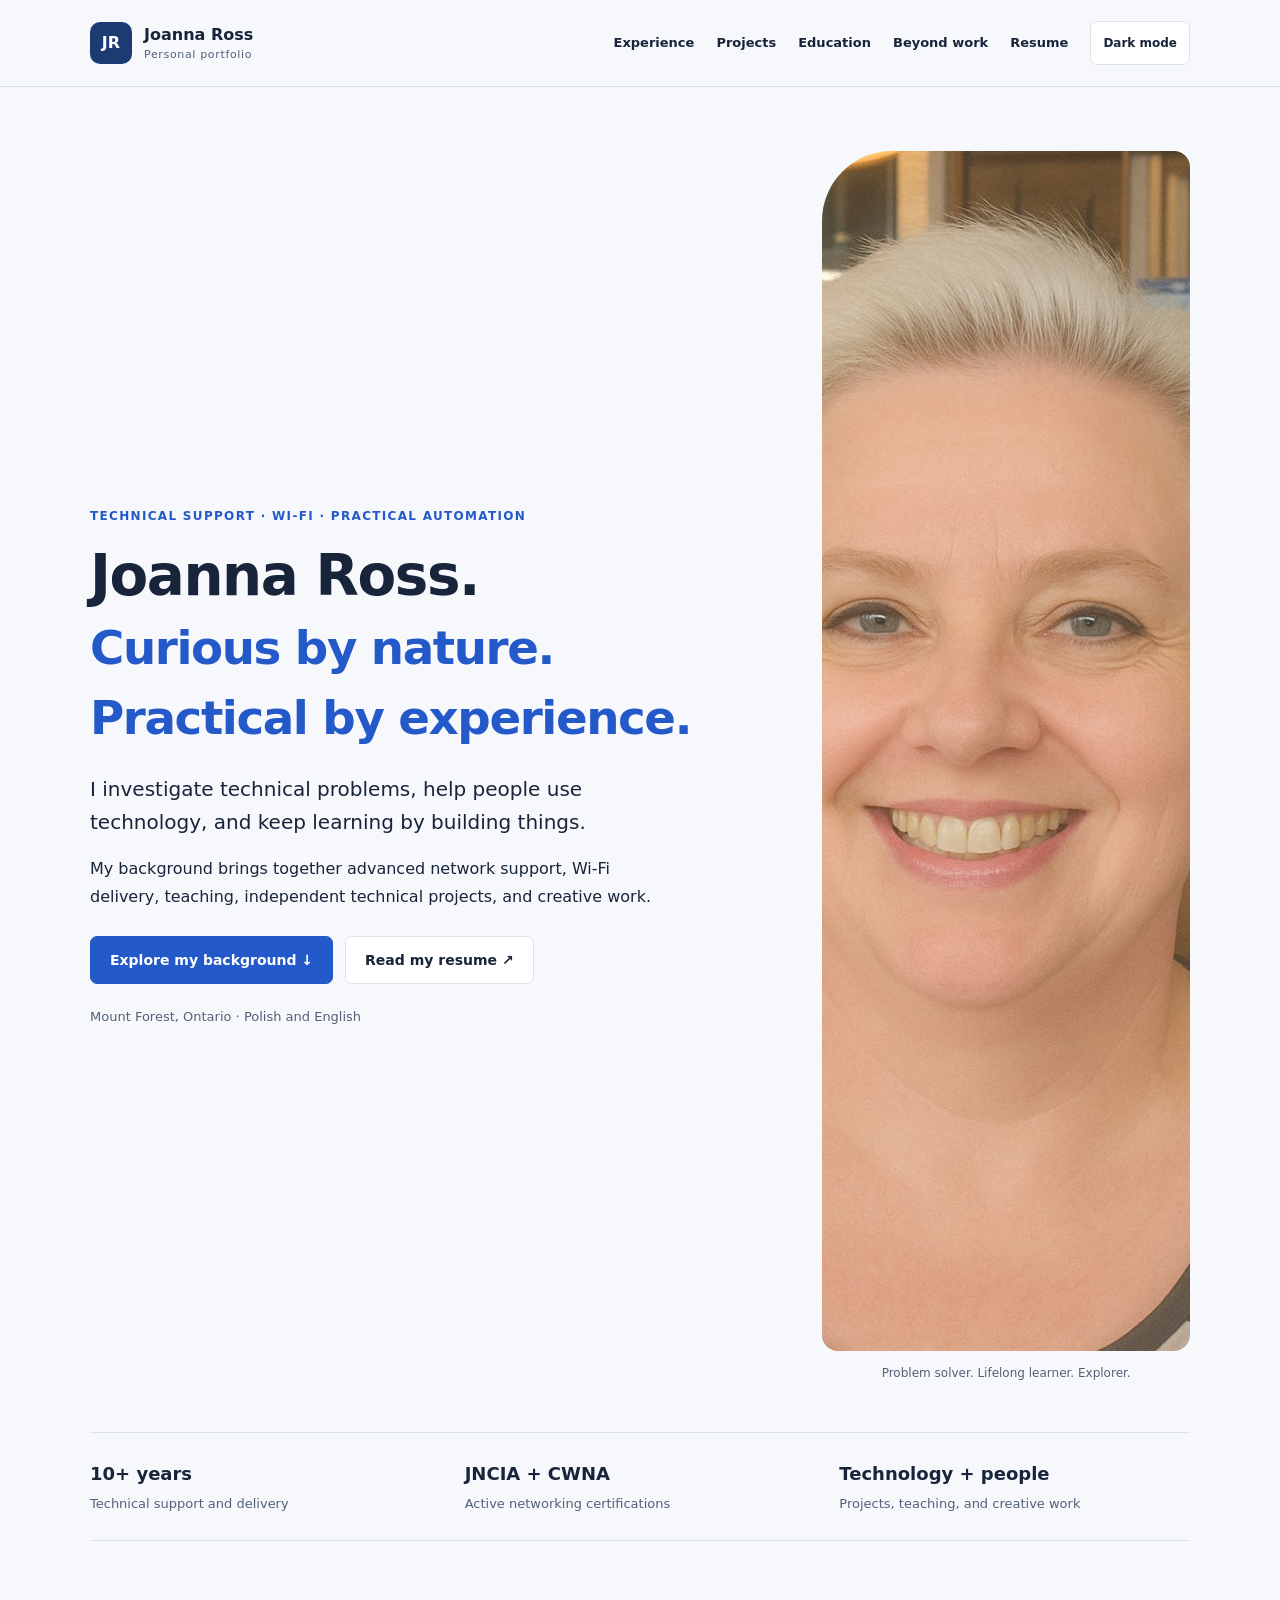
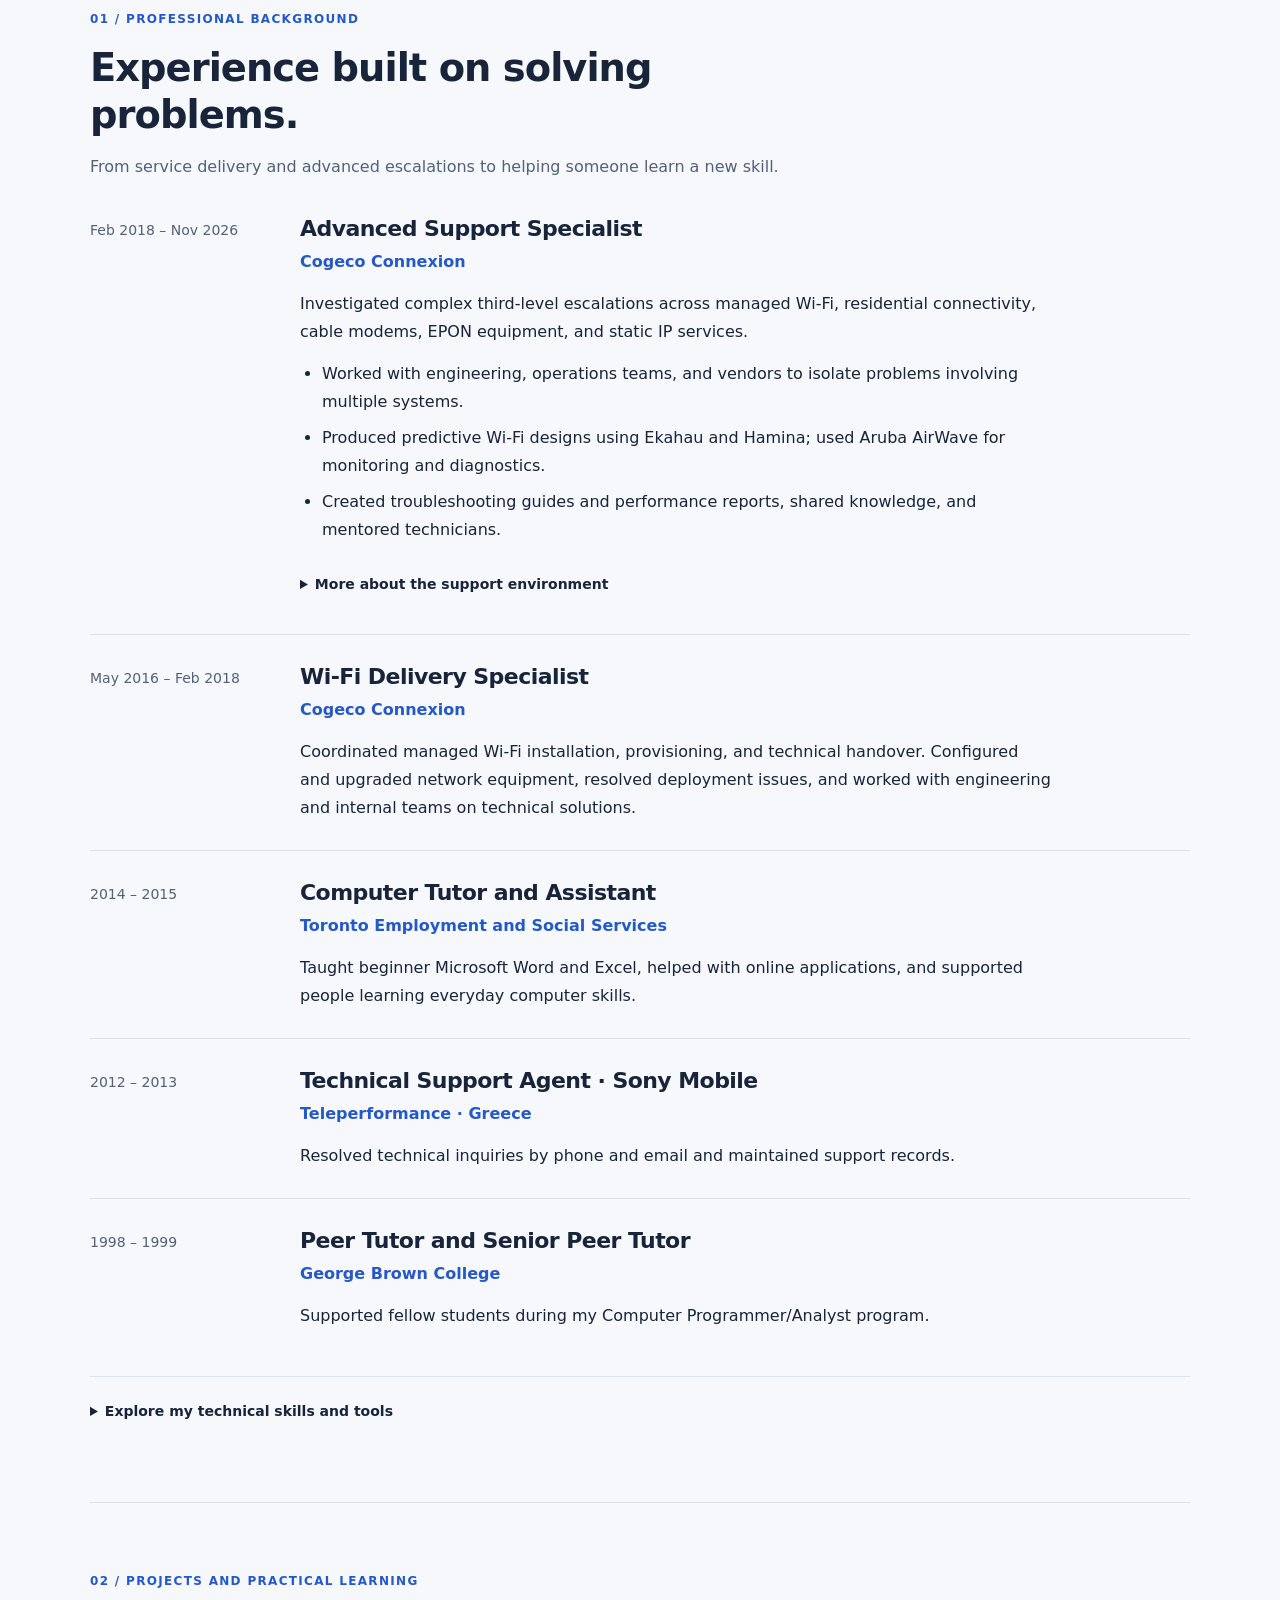
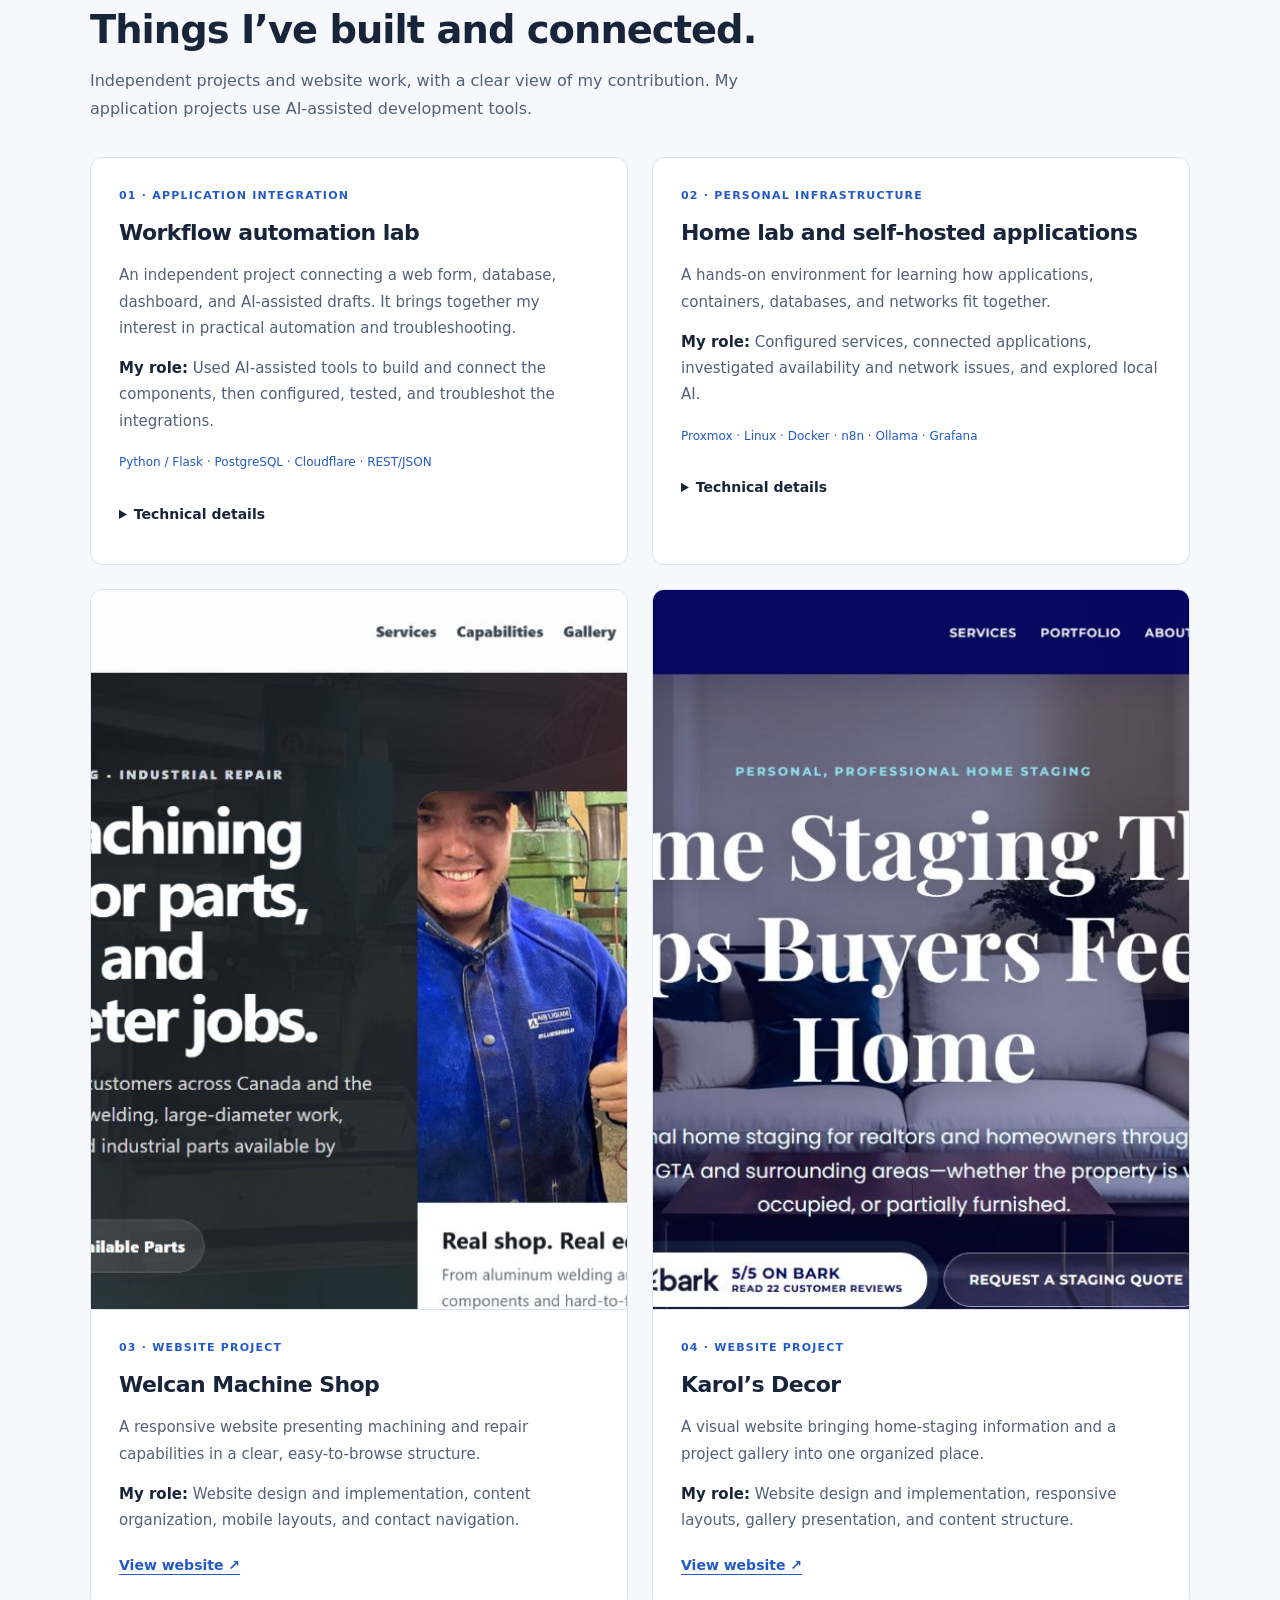
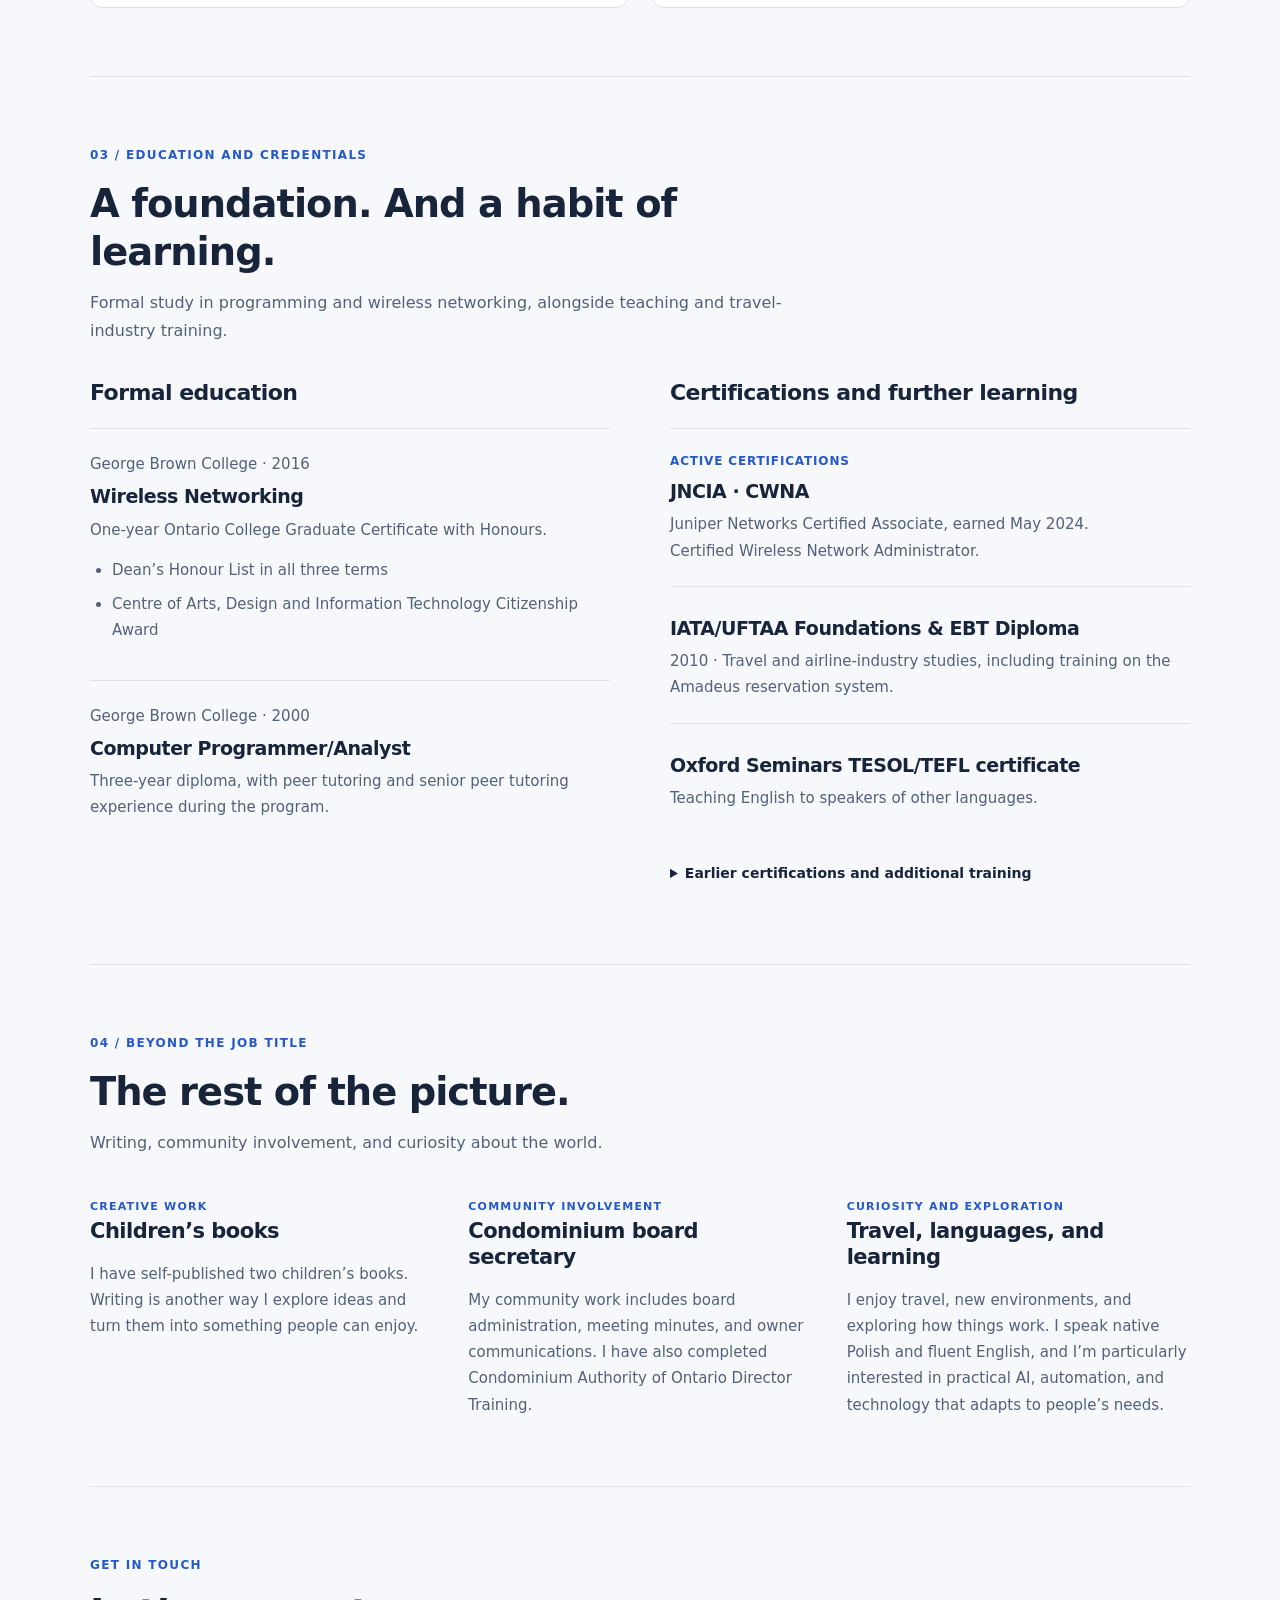
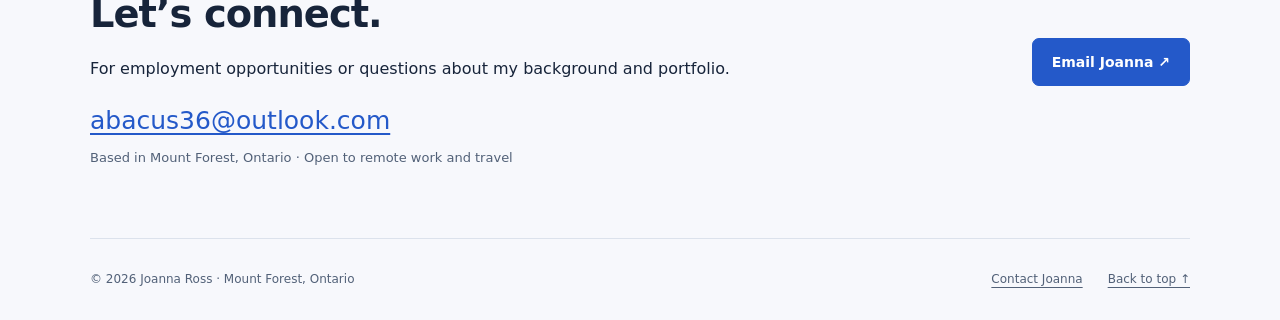
==== commit 3eb4d4a4: "Reorganize Joanna Ross portfolio around experience, education and personal projects" ====
--- a/index.html
+++ b/index.html
@@ -1,114 +1,35 @@
 <!doctype html>
-<html lang="en" data-theme="light">
-<head>
-  <meta charset="utf-8">
-  <meta name="viewport" content="width=device-width, initial-scale=1">
-  <title>Joanna Ross | Technical Operations, Automation &amp; AI Implementation</title>
-  <meta name="description" content="Joanna Ross's technical portfolio: 10+ years in technical support and solutions delivery, with independent work in business systems, automation, AI workflows, and self-hosted infrastructure.">
-  <link rel="canonical" href="https://phyliaconsulting.ca/">
-  <meta property="og:type" content="website">
-  <meta property="og:site_name" content="Joanna Ross | Phylia">
-  <meta property="og:title" content="Joanna Ross | I make technology work together.">
-  <meta property="og:description" content="Explore my work in technical operations, connected business systems, automation, and practical AI implementation.">
-  <meta property="og:url" content="https://phyliaconsulting.ca/">
-  <meta property="og:image" content="https://phyliaconsulting.ca/assets/images/joanna-ross-portfolio-og.png">
-  <meta property="og:image:width" content="1200">
-  <meta property="og:image:height" content="630">
-  <meta property="og:image:type" content="image/png">
-  <meta property="og:image:alt" content="Joanna Ross, technical operations and solutions implementation">
-  <meta name="twitter:card" content="summary_large_image">
-  <meta name="twitter:title" content="Joanna Ross | Technical Portfolio">
-  <meta name="twitter:description" content="Technical operations, automation, and AI implementation. Selected work by Joanna Ross.">
-  <meta name="twitter:image" content="https://phyliaconsulting.ca/assets/images/joanna-ross-portfolio-og.png">
-  <meta name="theme-color" content="#f8f9fc">
-  <link rel="icon" type="image/svg+xml" href="assets/images/favicon.svg?v=20260723">
-  <link rel="apple-touch-icon" href="assets/images/apple-touch-icon.png">
-  <link rel="manifest" href="assets/images/site.webmanifest">
-  <link rel="stylesheet" href="assets/css/main.css?v=20261103">
-  <link rel="stylesheet" href="assets/css/portfolio.css?v=20261109">
-  <script src="assets/js/theme.js?v=20261103" defer></script>
-  <script src="assets/js/portfolio.js?v=20261103" defer></script>
-  <script type="application/ld+json">{"@context":"https://schema.org","@type":"Person","name":"Joanna Ross","url":"https://phyliaconsulting.ca/","image":"https://phyliaconsulting.ca/assets/images/joanna-ross-founder.jpg","email":"abacus36@outlook.com","description":"Technical operations and support professional with independent projects in automation, business systems, and AI implementation.","alumniOf":{"@type":"CollegeOrUniversity","name":"George Brown College"},"knowsAbout":["Technical operations","Technical support","Workflow automation","Business systems","Wireless networking"]}</script>
-</head>
-<body class="portfolio-page">
-  <a class="skip-link" href="#main">Skip to content</a>
-  <header class="folio-header">
-    <div class="folio-wrap folio-header-inner">
-      <a class="folio-brand" href="#top" aria-label="Joanna Ross home"><span class="folio-monogram" aria-hidden="true">JR</span><span><strong>Joanna Ross</strong><small>Technical portfolio</small></span></a>
-      <button class="folio-menu" type="button" data-folio-menu aria-expanded="false" aria-controls="folio-nav" aria-label="Open navigation">☰</button>
-      <nav class="folio-nav" id="folio-nav" aria-label="Main navigation">
-        <a href="#work">Selected work</a><a href="#experience">Experience</a><a href="#about">About</a><a href="#contact">Contact</a>
-        <a class="resume-nav" href="resume.html">Resume <span aria-hidden="true">↗</span><span class="sr-only"> (HTML resume)</span></a>
-        <button class="theme-toggle" type="button" data-theme-toggle aria-pressed="false" aria-label="Switch to dark mode">Dark mode</button>
-      </nav>
-    </div>
-  </header>
-  <main id="main">
-    <div class="folio-wrap" id="top">
-      <section class="folio-hero" aria-labelledby="intro-title">
-        <div>
-          <p class="folio-kicker">Technical operations · Automation · AI implementation</p>
-          <h1 id="intro-title">I make technology<br><span>work together.</span></h1>
-          <p class="folio-lead">I’m Joanna. I troubleshoot complex systems, connect business tools, and turn recurring work into practical workflows. My background spans advanced technical support, solutions delivery, and hands-on independent projects.</p>
-          <div class="folio-actions"><a class="folio-button" href="#work">Explore my work <span aria-hidden="true">↓</span></a><a class="folio-button outline" href="resume.html">View resume <span aria-hidden="true">↗</span><span class="sr-only"> (HTML resume)</span></a></div>
-          <p class="folio-location">Mount Forest, Ontario · Open to technical opportunities</p>
-        </div>
-        <figure class="folio-portrait">
-          <div class="portrait-frame"><img src="assets/images/joanna-ross-founder.jpg" alt="Joanna Ross" width="800" height="1200" fetchpriority="high" decoding="async"></div>
-          <figcaption><strong>A troubleshooter who builds.</strong>From resolving the immediate issue to improving the system behind it.</figcaption>
-        </figure>
-      </section>
-      <div class="evidence-strip" aria-label="Experience at a glance">
-        <p><strong>10+ years in technical work</strong>Support, delivery, and practical problem-solving</p>
-        <p><strong>2,000+ Aruba and Cisco APs</strong>Deployed and supported across business and enterprise environments</p>
-        <p><strong>Independent systems projects</strong>CRM, AI workflows, automation, and infrastructure</p>
-      </div>
-      <section class="folio-section" id="work" aria-labelledby="work-title">
-        <div class="folio-section-heading"><div><p class="folio-kicker">Selected work / 01—04</p><h2 id="work-title">Working systems.<br>Thoughtful implementation.</h2></div><p>Client websites and independent builds that show how I approach a problem, connect the pieces, and make the result usable.</p></div>
-        <article class="feature-project" id="crm" aria-labelledby="crm-title">
-          <div class="system-visual">
-            <div class="system-caption">Workflow overview<strong>From inquiry<br>to follow-through.</strong><p>Explore the stages of the implemented CRM workflow. This diagram contains no customer data.</p></div>
-            <div class="workflow" aria-label="Explore the CRM workflow">
-              <button class="flow-step" type="button" data-workflow-step="capture" aria-pressed="true" aria-controls="workflow-description"><small>01 / INTAKE</small><strong>Capture</strong></button>
-              <button class="flow-step" type="button" data-workflow-step="review" aria-pressed="false" aria-controls="workflow-description"><small>02 / CONTEXT</small><strong>Review</strong></button>
-              <button class="flow-step" type="button" data-workflow-step="draft" aria-pressed="false" aria-controls="workflow-description"><small>03 / AI ASSIST</small><strong>Draft</strong></button>
-              <button class="flow-step" type="button" data-workflow-step="approve" aria-pressed="false" aria-controls="workflow-description"><small>04 / CONTROL</small><strong>Approve</strong></button>
-              <p class="workflow-description" id="workflow-description" data-workflow-description aria-live="polite">A website form validates the request and passes the agreed fields through a Cloudflare Worker to the private CRM API. The browser never receives the shared server token.</p>
-            </div>
-          </div>
-          <div class="feature-body">
-            <div><span class="project-number">01 / Independent systems project</span><h3 id="crm-title">Phylia CRM &amp; AI workflows</h3><p>An independent technical project demonstrating connected workflows for inquiries, proposals, customer responses, invoicing, and recurring follow-up.</p><div class="project-tags"><span>Python / Flask</span><span>PostgreSQL</span><span>Cloudflare</span><span>AI integration</span></div></div>
-            <dl class="case-notes"><div><dt>The problem</dt><dd>Customer requests, correspondence, quotes, and follow-up need a consistent path through a small business.</dd></div><div><dt>My contribution</dt><dd>I developed the website and connected CRM workflows using AI-assisted tools, working through configuration, integration, testing, and documentation.</dd></div><div><dt>A deliberate decision</dt><dd>AI can prepare a proposal, but a person reviews and approves outbound actions. Generated content never becomes a customer commitment automatically.</dd></div></dl>
-          </div>
-          <details class="project-disclosure"><summary>Explore the implementation</summary><ul><li>A public intake Worker validates submissions and forwards known fields to an authenticated private API.</li><li>PostgreSQL stores inquiries, pipeline stages, quote responses, invoice states, and audit events.</li><li>AI proposal drafts use structured output, validation, editable text, and local fallback templates.</li><li>Inbound email enters a review workflow. Scheduled jobs handle reminders and suppress duplicate failure notifications.</li><li>Private receipt storage, migration scripts, focused workflow checks, and deployment notes support ongoing maintenance.</li></ul></details>
-        </article>
-        <div class="client-projects">
-          <article class="client-card" aria-labelledby="welcan-title"><a class="client-preview" href="https://welcan-machineshop.ca" target="_blank" rel="noopener noreferrer" aria-label="View Welcan Machine Shop live website (opens in a new tab)"><img src="assets/images/project-welcan.png" alt="Welcan Machine Shop website showing its industrial services" width="1280" height="720" loading="lazy" decoding="async"></a><div class="client-body"><span class="project-number">02 / Client website</span><h3 id="welcan-title">Welcan Machine Shop</h3><p>An industrial business website that makes a broad range of machining, parts, and repair capabilities easier to explore.</p><dl class="case-notes"><div><dt>My contribution</dt><dd>Website design and implementation, service organization, responsive layouts, and a focused quote-request path.</dd></div><div><dt>Design decision</dt><dd>Organize the content around buyer questions so visitors can assess the shop’s capabilities before making contact.</dd></div></dl><div class="project-tags"><span>Web implementation</span><span>Responsive design</span><span>Quote workflow</span></div><a href="https://welcan-machineshop.ca" target="_blank" rel="noopener noreferrer">Visit live website <span aria-hidden="true">↗</span><span class="sr-only"> (opens in a new tab)</span></a></div></article>
-          <article class="client-card" aria-labelledby="karol-title"><a class="client-preview" href="https://karolsdecor.ca" target="_blank" rel="noopener noreferrer" aria-label="View Karol’s Decor live website (opens in a new tab)"><img src="assets/images/project-karols.png" alt="Karol’s Decor website showing its home staging services" width="1280" height="720" loading="lazy" decoding="async"></a><div class="client-body"><span class="project-number">03 / Client website</span><h3 id="karol-title">Karol’s Decor</h3><p>A home-staging website bringing services, pricing, qualifications, and portfolio work into one clear destination.</p><dl class="case-notes"><div><dt>My contribution</dt><dd>Website design and implementation, portfolio presentation, responsive layouts, and service and inquiry navigation.</dd></div><div><dt>Design decision</dt><dd>Use the visual portfolio alongside practical service information so homeowners and realtors can explore both the work and the offer.</dd></div></dl><div class="project-tags"><span>Portfolio gallery</span><span>Content structure</span><span>Responsive design</span></div><a href="https://karolsdecor.ca" target="_blank" rel="noopener noreferrer">Visit live website <span aria-hidden="true">↗</span><span class="sr-only"> (opens in a new tab)</span></a></div></article>
-        </div>
-        <article class="lab-project" aria-labelledby="lab-title">
-          <div class="lab-copy"><span class="project-number">04 / Independent infrastructure</span><h3 id="lab-title">A lab for connecting the dots.</h3><p>My personal environment brings together virtualized workloads, containerized applications, local AI, automation, and monitoring. It gives me a practical place to configure services and troubleshoot how they interact.</p><div class="project-tags"><span>Proxmox</span><span>Docker</span><span>n8n</span><span>Ollama</span><span>Grafana</span></div><details><summary>What I configured</summary><ul><li>A PostgreSQL and FastAPI capture-and-list system with n8n processing workflows.</li><li>Local AI experimentation with Ollama.</li><li>Prometheus, Grafana, node-exporter, and cAdvisor for host and container metrics.</li><li>Cloudflare Tunnel access for n8n and troubleshooting across a multi-host network.</li></ul></details></div>
-          <div class="lab-diagram" aria-label="Home lab component overview"><div class="lab-layer"><strong>Infrastructure</strong>Proxmox · Linux · Docker</div><div class="lab-layer"><strong>Applications &amp; automation</strong>PostgreSQL · FastAPI · n8n · Ollama</div><div class="lab-layer"><strong>Visibility</strong>Prometheus · Grafana · Host &amp; container metrics</div><p>Component overview of a personal lab, separate from enterprise production experience.</p></div>
-        </article>
-      </section>
-    </div>
-    <section class="experience-section folio-section" id="experience" aria-labelledby="experience-title"><div class="folio-wrap experience-layout">
-      <div class="experience-intro"><p class="folio-kicker">Professional experience</p><h2 id="experience-title">A foundation in<br>real technical problems.</h2><p>Years of advanced support taught me to investigate carefully, explain clearly, and improve the process around the fix.</p><a class="folio-button outline" href="resume.html">View full resume <span aria-hidden="true">↗</span><span class="sr-only"> (HTML resume)</span></a></div>
-      <div><article class="experience-row"><time>Feb 2018<br>— Nov 2026</time><div><h3>Advanced Support Specialist</h3><strong>Cogeco Connexion</strong><p>Designed, troubleshot, and monitored Wi-Fi and network solutions from residential Plume and router-based services through small and medium businesses to enterprise environments. Handled third-level escalations, predictive designs using Ekahau and Hamina, troubleshooting documentation, and technician mentoring.</p><p>Approximately eight years using Aruba AirWave for wireless monitoring and troubleshooting, with hands-on VLAN work and extensive DHCP and DNS troubleshooting.</p><p>Five years of on-call support, including 24/7 on-call availability during the final two years.</p></div></article><article class="experience-row"><time>May 2016<br>— Feb 2018</time><div><h3>Wi-Fi Delivery Specialist</h3><strong>Cogeco Connexion</strong><p>Managed business Wi-Fi installation and provisioning, equipment configuration, technical solutions with sales and engineering, and second-level delivery support.</p></div></article><article class="experience-row"><time>Earlier roles</time><div><h3>Technical support &amp; technology training</h3><strong>Teleperformance / Sony Mobile · Toronto Employment and Social Services</strong><p>Customer troubleshooting and beginner computer instruction strengthened how I explain technology and help people use it.</p></div></article></div>
-    </div></section>
-    <div class="folio-wrap">
-      <section class="folio-section about-grid" id="about" aria-labelledby="about-title"><div class="about-copy"><p class="folio-kicker">About me</p><h2 id="about-title">Curious about the system.<br>Focused on the person using it.</h2><p>I’m a technical operations and support professional based in Mount Forest, Ontario. I’m interested in work that combines troubleshooting, application implementation, practical AI, and automation.</p><p>I use AI-assisted tools to build and explore, then work through configuration, integration, testing, and documentation. My projects show that learning in practice; my professional experience brings the discipline of supporting real users and services.</p><div class="credentials"><h3>Education &amp; credentials</h3>
-<ul class="credential-list">
-<li><strong>Active certifications</strong><br>JNCIA (earned May 2024) · CWNA</li>
-<li><strong>Previously held</strong><br>CCNA (expired April 2019) · CompTIA A+</li>
-<li><strong>Wireless Networking Ontario College Graduate Certificate with Honours</strong><br>George Brown College, 2016<br>Dean’s Honour List, all three terms<br>Centre of Arts, Design and Information Technology (CADIT) Citizenship Award</li>
-<li><strong>Computer Programmer/Analyst Diploma</strong><br>George Brown College, 2000<br>Peer Tutor and Senior Peer Tutor, 1998–1999</li>
-<li><strong>IATA/UFTAA Foundations &amp; EBT Diploma</strong><br>2010 · Coursework included the Amadeus airline reservation system</li>
-<li><strong>Oxford Seminars</strong><br>TESOL / Teaching English as a Second Language certificate</li>
-</ul></div></div><dl class="skills-list"><div><dt>Technical operations</dt><dd>Incident escalation · On-call support · Troubleshooting · Knowledge bases · Process improvement · Technical training</dd></div><div><dt>Business applications &amp; automation</dt><dd>Postman · n8n · PostgreSQL · Python / Flask / FastAPI project work · REST &amp; JSON integrations · AI-assisted workflows</dd></div><div><dt>Infrastructure &amp; visibility</dt><dd>Windows · Linux · Docker · Proxmox · Cloudflare · Prometheus · Grafana · Wireshark</dd></div><div><dt>Enterprise support environment</dt><dd>ServiceNow · Jira · Confluence · Salesforce · Cisco · Juniper · Aruba · AirWave · VLANs · DHCP/DNS troubleshooting · Ekahau · Hamina</dd></div></dl></section>
-      <section class="folio-section contact-section" id="contact" aria-labelledby="contact-title"><div class="contact-panel"><div><p class="folio-kicker">Let’s talk</p><h2 id="contact-title">Have a technical role<br>in mind?</h2><p>I’m interested in technical operations, solutions implementation, application support, and automation opportunities. I’d be glad to discuss how my experience fits your team.</p></div><div><div class="folio-actions"><a class="folio-button" href="mailto:abacus36@outlook.com?subject=Technical%20opportunity%20for%20Joanna">Email Joanna <span aria-hidden="true">↗</span></a><a class="folio-button outline" href="assets/documents/Joanna_Ross_Resume.pdf" download>Download resume <span aria-hidden="true">↓</span></a></div><a class="contact-email" href="mailto:abacus36@outlook.com">abacus36@outlook.com</a></div></div></section>
-    </div>
-  </main>
-  <footer class="folio-footer"><div class="folio-wrap folio-footer-inner"><p>© 2026 Joanna Ross · Phylia · Mount Forest, Ontario</p><div class="folio-footer-links"><a href="#top">Back to top ↑</a><a href="contact.html">Contact Joanna</a><a href="mailto:abacus36@outlook.com">Get in touch</a></div></div></footer>
-</body>
-</html>
+<html lang="en" data-theme="light"><head>
+<meta charset="utf-8"><meta name="viewport" content="width=device-width,initial-scale=1">
+<title>Joanna Ross | Experience, Projects &amp; Education</title><meta name="description" content="Joanna Ross’s personal portfolio: advanced technical support, Wi-Fi, independent projects, education, writing, and community involvement.">
+<link rel="canonical" href="https://phyliaconsulting.ca/">
+<meta property="og:type" content="website"><meta property="og:site_name" content="Joanna Ross">
+<meta property="og:title" content="Joanna Ross | Experience, Projects &amp; Education"><meta property="og:description" content="Joanna Ross’s personal portfolio: advanced technical support, Wi-Fi, independent projects, education, writing, and community involvement.">
+<meta property="og:url" content="https://phyliaconsulting.ca/">
+<meta property="og:image" content="https://phyliaconsulting.ca/assets/images/joanna-ross-founder.jpg">
+<meta property="og:image:alt" content="Joanna Ross"><meta name="twitter:card" content="summary">
+<meta name="theme-color" content="#f7f8fc">
+<link rel="icon" type="image/svg+xml" href="assets/images/favicon.svg?v=20261112">
+<link rel="manifest" href="assets/images/site.webmanifest">
+<link rel="stylesheet" href="assets/css/portfolio.css?v=20261112">
+<script src="assets/js/theme.js?v=20261112" defer></script>
+<script src="assets/js/portfolio.js?v=20261112" defer></script>
+<script type="application/ld+json">{"@context":"https://schema.org","@type":"Person","name":"Joanna Ross","url":"https://phyliaconsulting.ca/","email":"abacus36@outlook.com","alumniOf":{"@type":"CollegeOrUniversity","name":"George Brown College"},"knowsAbout":["Wireless networking","Technical support","Workflow automation","Technical training"]}</script>
+</head><body><a class="skip-link" href="#main">Skip to content</a><header class="folio-header"><div class="wrap header-inner"><a class="brand" href="index.html#top" aria-label="Joanna Ross home"><span class="monogram" aria-hidden="true">JR</span><span><strong>Joanna Ross</strong><small>Personal portfolio</small></span></a><button class="folio-menu" data-folio-menu type="button" aria-expanded="false" aria-controls="folio-nav" aria-label="Open navigation">☰</button><nav class="folio-nav" id="folio-nav" aria-label="Main navigation"><a href="index.html#experience">Experience</a><a href="index.html#projects">Projects</a><a href="index.html#education">Education</a><a href="index.html#personal">Beyond work</a><a href="resume.html">Resume</a><button class="theme-toggle" data-theme-toggle type="button" aria-pressed="false" aria-label="Switch to dark mode">Dark mode</button></nav></div></header><main id="main"><div class="wrap" id="top">
+<section class="hero" id="about" aria-labelledby="intro-title"><div><p class="eyebrow">Technical support · Wi-Fi · Practical automation</p><h1 id="intro-title">Joanna Ross.<br><span>Curious by nature.<br>Practical by experience.</span></h1><p class="lead">I investigate technical problems, help people use technology, and keep learning by building things.</p><p>My background brings together advanced network support, Wi-Fi delivery, teaching, independent technical projects, and creative work.</p><div class="actions"><a class="button" href="#experience">Explore my background ↓</a><a class="button secondary" href="resume.html">Read my resume ↗</a></div><p class="muted location">Mount Forest, Ontario · Polish and English</p></div><figure class="portrait"><img src="assets/images/joanna-ross-founder.jpg" alt="Joanna Ross" width="800" height="1200" fetchpriority="high"><figcaption>Problem solver. Lifelong learner. Explorer.</figcaption></figure></section>
+<div class="at-a-glance" aria-label="Background at a glance"><p><strong>10+ years</strong>Technical support and delivery</p><p><strong>JNCIA + CWNA</strong>Active networking certifications</p><p><strong>Technology + people</strong>Projects, teaching, and creative work</p></div>
+<section class="section" id="experience" aria-labelledby="experience-title"><div class="section-heading"><p class="eyebrow">01 / Professional background</p><h2 id="experience-title">Experience built on solving problems.</h2><p>From service delivery and advanced escalations to helping someone learn a new skill.</p></div><div class="timeline">
+<article class="timeline-row"><p class="date">Feb 2018 – Nov 2026</p><div><h3>Advanced Support Specialist</h3><p class="organization">Cogeco Connexion</p><p>Investigated complex third-level escalations across managed Wi-Fi, residential connectivity, cable modems, EPON equipment, and static IP services.</p><ul><li>Worked with engineering, operations teams, and vendors to isolate problems involving multiple systems.</li><li>Produced predictive Wi-Fi designs using Ekahau and Hamina; used Aruba AirWave for monitoring and diagnostics.</li><li>Created troubleshooting guides and performance reports, shared knowledge, and mentored technicians.</li></ul><details><summary>More about the support environment</summary><p>Hands-on VLAN work, extensive DHCP and DNS troubleshooting, packet analysis, and vendor diagnostic tools. Deployed and supported more than 2,000 Aruba and Cisco access points. Five years of on-call support, including 24/7 on-call availability during the final two years.</p></details></div></article>
+<article class="timeline-row"><p class="date">May 2016 – Feb 2018</p><div><h3>Wi-Fi Delivery Specialist</h3><p class="organization">Cogeco Connexion</p><p>Coordinated managed Wi-Fi installation, provisioning, and technical handover. Configured and upgraded network equipment, resolved deployment issues, and worked with engineering and internal teams on technical solutions.</p></div></article>
+<article class="timeline-row"><p class="date">2014 – 2015</p><div><h3>Computer Tutor and Assistant</h3><p class="organization">Toronto Employment and Social Services</p><p>Taught beginner Microsoft Word and Excel, helped with online applications, and supported people learning everyday computer skills.</p></div></article>
+<article class="timeline-row"><p class="date">2012 – 2013</p><div><h3>Technical Support Agent · Sony Mobile</h3><p class="organization">Teleperformance · Greece</p><p>Resolved technical inquiries by phone and email and maintained support records.</p></div></article>
+<article class="timeline-row"><p class="date">1998 – 1999</p><div><h3>Peer Tutor and Senior Peer Tutor</h3><p class="organization">George Brown College</p><p>Supported fellow students during my Computer Programmer/Analyst program.</p></div></article></div><details class="skills-disclosure"><summary>Explore my technical skills and tools</summary><div class="skills-grid"><div><h3>Networks and advanced support</h3><p>Wi-Fi design and diagnostics · Aruba AirWave · Cisco · Juniper · Aruba · Wireshark · Ekahau · Hamina · VLANs · DHCP/DNS · DOCSIS and EPON</p></div><div><h3>Operations and knowledge sharing</h3><p>Incident investigation · Escalation · Service delivery · Technical handover · Technician mentoring · ServiceNow · Jira · Confluence</p></div><div><h3>Independent project tools</h3><p>Linux · Docker · Proxmox · PostgreSQL · n8n · Cloudflare · Prometheus · Grafana · REST/JSON · Postman · Python basics · Flask/FastAPI · AI-assisted development</p></div></div></details></section>
+<section class="section" id="projects" aria-labelledby="projects-title"><div class="section-heading"><p class="eyebrow">02 / Projects and practical learning</p><h2 id="projects-title">Things I’ve built and connected.</h2><p>Independent projects and website work, with a clear view of my contribution. My application projects use AI-assisted development tools.</p></div><div class="project-grid">
+<article class="project-card"><div class="project-content"><p class="eyebrow">01 · Application integration</p><h3>Workflow automation lab</h3><p>An independent project connecting a web form, database, dashboard, and AI-assisted drafts. It brings together my interest in practical automation and troubleshooting.</p><p class="contribution"><strong>My role:</strong> Used AI-assisted tools to build and connect the components, then configured, tested, and troubleshot the integrations.</p><p class="tools">Python / Flask · PostgreSQL · Cloudflare · REST/JSON</p><details><summary>Technical details</summary><ul><li>Validated form input passed through a Cloudflare Worker to an authenticated API.</li><li>PostgreSQL records, workflow states, and audit events supported the dashboard.</li><li>AI-generated drafts remained editable and required human approval before outbound actions.</li></ul></details></div></article>
+<article class="project-card"><div class="project-content"><p class="eyebrow">02 · Personal infrastructure</p><h3>Home lab and self-hosted applications</h3><p>A hands-on environment for learning how applications, containers, databases, and networks fit together.</p><p class="contribution"><strong>My role:</strong> Configured services, connected applications, investigated availability and network issues, and explored local AI.</p><p class="tools">Proxmox · Linux · Docker · n8n · Ollama · Grafana</p><details><summary>Technical details</summary><ul><li>PostgreSQL and FastAPI capture-and-list system with n8n workflows.</li><li>Prometheus, Grafana, node-exporter, and cAdvisor for host and container metrics.</li><li>Cloudflare Tunnel access and troubleshooting across a multi-host network.</li></ul></details></div></article>
+<article class="project-card"><img src="assets/images/project-welcan.png" alt="Welcan Machine Shop website project" width="1280" height="720" loading="lazy"><div class="project-content"><p class="eyebrow">03 · Website project</p><h3>Welcan Machine Shop</h3><p>A responsive website presenting machining and repair capabilities in a clear, easy-to-browse structure.</p><p class="contribution"><strong>My role:</strong> Website design and implementation, content organization, mobile layouts, and contact navigation.</p><a href="https://welcan-machineshop.ca" target="_blank" rel="noopener noreferrer">View website ↗<span class="sr-only"> (opens in a new tab)</span></a></div></article>
+<article class="project-card"><img src="assets/images/project-karols.png" alt="Karol’s Decor website project" width="1280" height="720" loading="lazy"><div class="project-content"><p class="eyebrow">04 · Website project</p><h3>Karol’s Decor</h3><p>A visual website bringing home-staging information and a project gallery into one organized place.</p><p class="contribution"><strong>My role:</strong> Website design and implementation, responsive layouts, gallery presentation, and content structure.</p><a href="https://karolsdecor.ca" target="_blank" rel="noopener noreferrer">View website ↗<span class="sr-only"> (opens in a new tab)</span></a></div></article></div></section>
+<section class="section" id="education" aria-labelledby="education-title"><div class="section-heading"><p class="eyebrow">03 / Education and credentials</p><h2 id="education-title">A foundation. And a habit of learning.</h2><p>Formal study in programming and wireless networking, alongside teaching and travel-industry training.</p></div><div class="education-grid"><div><h3>Formal education</h3><article class="qualification"><p class="date">George Brown College · 2016</p><h4>Wireless Networking</h4><p>One-year Ontario College Graduate Certificate with Honours.</p><ul><li>Dean’s Honour List in all three terms</li><li>Centre of Arts, Design and Information Technology Citizenship Award</li></ul></article><article class="qualification"><p class="date">George Brown College · 2000</p><h4>Computer Programmer/Analyst</h4><p>Three-year diploma, with peer tutoring and senior peer tutoring experience during the program.</p></article></div>
+<div><h3>Certifications and further learning</h3><article class="qualification"><p class="status">Active certifications</p><h4>JNCIA · CWNA</h4><p>Juniper Networks Certified Associate, earned May 2024.<br>Certified Wireless Network Administrator.</p></article><article class="qualification"><h4>IATA/UFTAA Foundations &amp; EBT Diploma</h4><p>2010 · Travel and airline-industry studies, including training on the Amadeus reservation system.</p></article><article class="qualification"><h4>Oxford Seminars TESOL/TEFL certificate</h4><p>Teaching English to speakers of other languages.</p></article><details><summary>Earlier certifications and additional training</summary><p>Previously held CCNA (expired April 2019) and CompTIA A+. Completed Juniper Mist training and Condominium Authority of Ontario Director Training.</p></details></div></div></section>
+<section class="section" id="personal" aria-labelledby="personal-title"><div class="section-heading"><p class="eyebrow">04 / Beyond the job title</p><h2 id="personal-title">The rest of the picture.</h2><p>Writing, community involvement, and curiosity about the world.</p></div><div class="personal-grid"><article><span class="eyebrow">Creative work</span><h3>Children’s books</h3><p>I have self-published two children’s books. Writing is another way I explore ideas and turn them into something people can enjoy.</p></article><article><span class="eyebrow">Community involvement</span><h3>Condominium board secretary</h3><p>My community work includes board administration, meeting minutes, and owner communications. I have also completed Condominium Authority of Ontario Director Training.</p></article><article><span class="eyebrow">Curiosity and exploration</span><h3>Travel, languages, and learning</h3><p>I enjoy travel, new environments, and exploring how things work. I speak native Polish and fluent English, and I’m particularly interested in practical AI, automation, and technology that adapts to people’s needs.</p></article></div></section><section class="section contact-section" id="contact" aria-labelledby="contact-title"><div><p class="eyebrow">Get in touch</p><h2 id="contact-title">Let’s connect.</h2><p>For employment opportunities or questions about my background and portfolio.</p><a class="email" href="mailto:abacus36@outlook.com">abacus36@outlook.com</a><p class="muted">Based in Mount Forest, Ontario · Open to remote work and travel</p></div><a class="button" href="mailto:abacus36@outlook.com?subject=Portfolio%20and%20career%20opportunity">Email Joanna ↗</a></section></div></main><footer class="footer"><div class="wrap footer-inner"><p>© 2026 Joanna Ross · Mount Forest, Ontario</p><a href="contact.html">Contact Joanna</a><a href="index.html#top">Back to top ↑</a></div></footer></body></html>
+
--- a/assets/css/portfolio.css
+++ b/assets/css/portfolio.css
@@ -1,58 +1,18 @@
-/* Joanna Ross — a personal portfolio built around work and evidence. */
-:root{--folio-blue:#2459d3;--folio-soft:#eaf0fd;--folio-max:1180px;--folio-bg:#f8f9fc;--folio-ink:#14233c;--folio-muted:#526178;--folio-line:#dce2ec;--folio-panel:#fff}
-:root[data-theme="dark"]{--folio-blue:#9abaff;--folio-soft:#192d4c;--folio-bg:#0d1728;--folio-ink:#f0f4fc;--folio-muted:#b4c0d3;--folio-line:#30415c;--folio-panel:#142139}
-.portfolio-page{padding:0;overflow-x:clip;background:var(--folio-bg);color:var(--folio-ink);line-height:1.65}
-.portfolio-page h1,.portfolio-page h2,.portfolio-page h3{color:var(--folio-ink)}
-.portfolio-page a{ text-underline-offset:5px }
-.sr-only{position:absolute;width:1px;height:1px;padding:0;margin:-1px;overflow:hidden;clip:rect(0,0,0,0);white-space:nowrap;border:0}
-.skip-link{position:fixed;top:-80px;left:20px;z-index:100;padding:12px 20px;background:var(--folio-ink);color:var(--folio-panel)}
-.skip-link:focus{top:10px}
-.folio-wrap{width:min(var(--folio-max),calc(100% - 64px));margin-inline:auto}
-.folio-header{position:sticky;top:0;z-index:50;background:color-mix(in srgb,var(--folio-bg) 95%,transparent);backdrop-filter:blur(16px);border-bottom:1px solid var(--folio-line)}
-.folio-header-inner{min-height:86px;display:flex;align-items:center;justify-content:space-between;gap:28px}
-.folio-brand{display:flex;align-items:center;gap:12px;text-decoration:none;flex-shrink:0}
-.folio-monogram{display:grid;place-items:center;width:42px;height:42px;border-radius:11px;background:#18366a;color:#fff;font-weight:800;font-size:17px;letter-spacing:-.04em}
-.folio-brand strong{display:block;font-size:15px;letter-spacing:.01em;line-height:1.3}.folio-brand small{display:block;font-size:11px;color:var(--folio-muted);letter-spacing:.09em;text-transform:uppercase}
-.folio-nav{display:flex;align-items:center;gap:26px;font-size:13px;font-weight:700}.folio-nav a{text-decoration:none;color:var(--folio-muted)}.folio-nav a:hover{color:var(--folio-blue)}
-.folio-nav .resume-nav{padding:9px 15px;border:1px solid var(--folio-line);border-radius:8px;color:var(--folio-ink);background:var(--folio-panel)}
-.portfolio-page .theme-toggle{background:var(--folio-panel);color:var(--folio-ink);border-color:var(--folio-line);flex-shrink:0}
-.folio-menu{display:none}
-.portfolio-page :focus-visible{outline:3px solid var(--folio-blue);outline-offset:5px}
-.folio-hero{display:grid;grid-template-columns:1.25fr .8fr;gap:80px;align-items:center;padding-block:68px 62px}
-.folio-kicker{font-size:11px;letter-spacing:.13em;font-weight:800;text-transform:uppercase;color:var(--folio-blue);margin:0 0 21px}
-.folio-hero h1{font-size:clamp(48px,5.3vw,72px);font-weight:750;line-height:1.04;letter-spacing:-.055em;max-width:650px}
-.folio-hero h1 span{color:var(--folio-blue)}
-.folio-lead{font-size:17px;line-height:1.75;color:var(--folio-muted);max-width:570px;margin:26px 0 0}
-.folio-actions{display:flex;align-items:center;gap:13px;flex-wrap:wrap;margin-top:29px}
-.folio-button{display:inline-flex;align-items:center;justify-content:center;gap:14px;padding:12px 20px;border-radius:8px;background:#2459d3;color:#fff;text-decoration:none;font-size:13px;font-weight:750;border:1px solid #2459d3;min-height:48px;transition:background .18s,transform .18s}
-.folio-button:hover{background:#1644b1;transform:translateY(-2px)}.folio-button.outline{background:transparent;border-color:var(--folio-line);color:var(--folio-ink)}.folio-button.outline:hover{background:var(--folio-soft)}
-.folio-location{display:flex;align-items:center;gap:8px;font-size:12px;color:var(--folio-muted);margin-top:24px}.folio-location::before{content:"";width:7px;height:7px;border-radius:50%;background:#19836f}
-.folio-portrait{margin:0;position:relative;max-width:410px;width:100%;justify-self:end}
-.portrait-frame{background:#e1e7f0;border-radius:120px 22px 22px 22px;overflow:hidden;aspect-ratio:4/4.7;border:1px solid var(--folio-line)}
-.portrait-frame img{height:100%;width:100%;object-fit:cover;object-position:center 37%}
-.folio-portrait figcaption{position:static;margin-top:12px;padding:15px 19px;background:var(--folio-panel);border:1px solid var(--folio-line);border-radius:12px;box-shadow:0 14px 32px #0b234112;font-size:12px;color:var(--folio-muted)}
-.folio-portrait figcaption strong{display:block;font-size:15px;color:var(--folio-ink);margin-bottom:1px}
-.evidence-strip{display:grid;grid-template-columns:1fr 1fr 1fr;border-top:1px solid var(--folio-line);border-bottom:1px solid var(--folio-line);padding-block:25px;gap:30px}
-.evidence-strip p{margin:0;font-size:13px;color:var(--folio-muted)}.evidence-strip strong{display:block;color:var(--folio-ink);font-size:17px;font-weight:750;margin-bottom:3px}.evidence-strip p+p{border-left:1px solid var(--folio-line);padding-left:30px}
-.folio-section{padding-block:80px;scroll-margin-top:105px}.folio-section-heading{display:flex;justify-content:space-between;gap:32px;align-items:end;margin-bottom:30px}.folio-section-heading h2{font-size:clamp(32px,3.5vw,43px);line-height:1.12;letter-spacing:-.045em;max-width:630px}.folio-section-heading .folio-kicker{margin-bottom:12px}.folio-section-heading>p{max-width:330px;font-size:14px;color:var(--folio-muted);margin:0 0 3px}
-.feature-project{border:1px solid var(--folio-line);border-radius:18px;overflow:hidden;background:var(--folio-panel)}
-.system-visual{background:#122b51;color:#fff;padding:35px 42px;display:grid;grid-template-columns:.7fr 1.3fr;align-items:center;gap:40px}
-.system-caption{font-size:11px;color:#b4caed;letter-spacing:.09em;text-transform:uppercase}.system-caption strong{font-size:25px;line-height:1.25;font-weight:650;letter-spacing:-.025em;text-transform:none;color:#fff;display:block;margin:8px 0 12px}.system-caption p{margin:0;font-size:11px;letter-spacing:0;text-transform:none;line-height:1.6;max-width:240px}
-.workflow{display:grid;grid-template-columns:repeat(4,minmax(0,1fr));gap:11px}.flow-step{position:relative;min-width:0;background:transparent;color:#d8e5fa;border:1px solid #5274a0;border-radius:10px;padding:17px 9px;text-align:left;cursor:pointer;font:inherit;line-height:1.4}.flow-step+.flow-step::before{content:"→";position:absolute;left:-12px;top:40%;font-size:12px;color:#9bb7dc}.flow-step small{display:block;font-size:10px;color:#a5c4f0;margin-bottom:14px}.flow-step strong{display:block;font-size:12px}.flow-step[aria-pressed="true"]{background:#e7efff;color:#143366;border-color:#e7efff}.flow-step[aria-pressed="true"] small{color:#2459d3}.flow-step:hover{border-color:#b8d0f4}
-.workflow-description{grid-column:1/-1;margin:3px 0 0;font-size:12px;line-height:1.7;color:#d3e0f3;min-height:42px}
-.feature-body{display:grid;grid-template-columns:.85fr 1.15fr;gap:55px;padding:34px 42px}.project-number{font-size:11px;font-weight:700;color:var(--folio-blue);text-transform:uppercase;letter-spacing:.09em}.feature-body h3{font-size:28px;line-height:1.2;letter-spacing:-.035em;margin:10px 0 14px}.feature-body p{font-size:14px;color:var(--folio-muted);margin:0 0 14px}.project-tags{display:flex;flex-wrap:wrap;gap:7px;margin:19px 0 0}.project-tags span{font-size:10px;line-height:1.4;padding:6px 9px;background:var(--folio-soft);color:var(--folio-blue);border-radius:5px;font-weight:700}
-.case-notes{margin:0;display:grid;gap:17px}.case-notes dt{font-size:11px;font-weight:800;text-transform:uppercase;letter-spacing:.07em;color:var(--folio-ink)}.case-notes dd{margin:4px 0 0;font-size:13px;line-height:1.75;color:var(--folio-muted)}
-.project-disclosure{border-top:1px solid var(--folio-line);padding:18px 42px}.project-disclosure summary{cursor:pointer;font-size:12px;font-weight:750;color:var(--folio-blue);padding:4px 0}.project-disclosure ul{padding-left:18px;color:var(--folio-muted);font-size:13px;line-height:1.8;max-width:900px;margin-bottom:6px}
-.client-projects{display:grid;grid-template-columns:1fr 1fr;gap:24px;margin-top:24px}.client-card{background:var(--folio-panel);border:1px solid var(--folio-line);border-radius:15px;overflow:hidden}.client-preview{display:block;background:#dce5f1;aspect-ratio:16/9;overflow:hidden;border-bottom:1px solid var(--folio-line)}.client-preview img{width:100%;height:100%;object-fit:cover;object-position:top;transition:transform .3s}.client-preview:hover img{transform:scale(1.02)}.client-body{padding:26px}.client-body h3{font-size:23px;letter-spacing:-.025em;margin:9px 0 12px}.client-body p{font-size:13px;color:var(--folio-muted);line-height:1.75}.client-body a{display:inline-block;font-weight:750;font-size:12px;color:var(--folio-blue);margin-top:10px}.client-body .case-notes{margin:18px 0 0;gap:12px}
-.lab-project{margin-top:24px;border:1px solid var(--folio-line);border-radius:15px;background:var(--folio-panel);display:grid;grid-template-columns:1fr 1fr;overflow:hidden}.lab-copy{padding:32px 38px}.lab-copy h3{font-size:26px;letter-spacing:-.03em;margin:10px 0 14px}.lab-copy p{font-size:13px;line-height:1.8;color:var(--folio-muted)}.lab-diagram{padding:32px;background:var(--folio-soft);display:flex;flex-direction:column;justify-content:center;gap:12px}.lab-layer{padding:13px 18px;border-radius:8px;border:1px solid var(--folio-line);background:var(--folio-panel);color:var(--folio-ink);font-size:12px}.lab-layer strong{display:block;font-size:10px;color:var(--folio-blue);text-transform:uppercase;letter-spacing:.07em;margin-bottom:5px}.lab-diagram>p{font-size:10px;color:var(--folio-muted);margin:0}.lab-copy details{margin-top:17px}.lab-copy summary{font-size:12px;color:var(--folio-blue);cursor:pointer;font-weight:700}.lab-copy li{font-size:12px;color:var(--folio-muted);line-height:1.8}
-.experience-section{background:var(--folio-panel);border-block:1px solid var(--folio-line)}.experience-layout{display:grid;grid-template-columns:.8fr 1.2fr;gap:70px}.experience-intro h2{font-size:40px;line-height:1.15;letter-spacing:-.045em;margin:0 0 20px}.experience-intro p{font-size:14px;color:var(--folio-muted);max-width:360px}.experience-row{display:grid;grid-template-columns:105px 1fr;gap:22px;padding:0 0 28px;margin-bottom:25px;border-bottom:1px solid var(--folio-line)}.experience-row:last-child{margin-bottom:0}.experience-row time{font-size:11px;font-weight:700;color:var(--folio-muted);padding-top:3px}.experience-row h3{font-size:17px;margin:0 0 4px}.experience-row strong{font-size:12px;color:var(--folio-blue)}.experience-row p{font-size:13px;color:var(--folio-muted);line-height:1.8;margin:10px 0 0}
-.about-grid{display:grid;grid-template-columns:1fr 1fr;gap:75px}.about-copy h2{font-size:40px;line-height:1.15;letter-spacing:-.04em;margin-bottom:23px}.about-copy p{font-size:15px;line-height:1.9;color:var(--folio-muted)}.skills-list{margin:0}.skills-list>div{padding:18px 0;border-bottom:1px solid var(--folio-line)}.skills-list>div:first-child{padding-top:0}.skills-list dt{font-size:12px;font-weight:800;margin-bottom:6px}.skills-list dd{margin:0;font-size:13px;line-height:1.8;color:var(--folio-muted)}.credentials{font-size:12px!important;line-height:1.9!important;border-top:1px solid var(--folio-line);padding-top:20px;margin-top:24px}
-.contact-panel{background:#142e53;color:#fff;padding:52px 55px;border-radius:18px;display:grid;grid-template-columns:1.25fr .75fr;gap:50px;align-items:center}.contact-panel h2{color:#fff;font-size:36px;line-height:1.15;letter-spacing:-.04em}.contact-panel .folio-kicker{color:#a8c6ff;margin-bottom:15px}.contact-panel p{color:#c6d5eb;font-size:14px;line-height:1.8;max-width:550px}.contact-panel .folio-actions{margin-top:0;justify-content:flex-start}.contact-panel .folio-button{background:#fff;color:#163765;border-color:#fff}.contact-panel .folio-button.outline{color:#fff;background:transparent;border-color:#7189a9}.contact-panel .contact-email{display:block;font-size:13px;color:#d8e5fb;margin-top:18px;overflow-wrap:anywhere}.contact-section{padding-top:0;padding-bottom:70px}
-.folio-footer{padding-block:27px;border-top:1px solid var(--folio-line);font-size:11px;color:var(--folio-muted)}.folio-footer-inner{display:flex;align-items:center;justify-content:space-between;gap:24px}.folio-footer p{margin:0}.folio-footer-links{display:flex;gap:22px;flex-wrap:wrap}.folio-footer a{color:inherit;text-decoration:none}.folio-footer a:hover{text-decoration:underline}
-.portfolio-page section[id]{scroll-margin-top:110px}
-@media(min-width:1600px){.folio-hero{padding-block:86px}}
-@media(max-width:1000px){.folio-hero{gap:38px;grid-template-columns:1.2fr .8fr}.folio-hero h1{font-size:55px}.folio-nav{gap:17px}.folio-lead{font-size:15px}.system-visual{grid-template-columns:1fr;gap:20px}.system-caption strong{font-size:22px}.system-caption p{max-width:none}.feature-body{gap:30px;padding:30px}.system-visual{padding:30px}.project-disclosure{padding-inline:30px}.experience-layout{gap:38px}.about-grid{gap:40px}.contact-panel{gap:24px;padding:38px}}
-@media(max-width:720px){.folio-wrap{width:calc(100% - 36px)}.folio-header-inner{min-height:70px}.folio-brand strong{font-size:13px}.folio-brand small{font-size:9px}.folio-monogram{width:36px;height:36px}.folio-menu{display:block;width:42px;height:42px;border:1px solid var(--folio-line);border-radius:8px;background:var(--folio-panel);color:var(--folio-ink);font-size:21px}.folio-nav{display:none;position:absolute;top:100%;left:12px;right:12px;padding:15px;background:var(--folio-panel);border:1px solid var(--folio-line);border-radius:12px;box-shadow:0 15px 30px #0002}.folio-header.menu-open .folio-nav{display:grid;gap:3px}.folio-nav a{padding:10px}.folio-nav .resume-nav{margin-top:7px}.portfolio-page .theme-toggle{margin-top:7px;width:100%;font-size:12px;min-height:40px}.folio-hero{grid-template-columns:1fr;padding-block:40px 34px;gap:32px}.folio-kicker{font-size:10px;margin-bottom:18px}.folio-hero h1{font-size:clamp(43px,11vw,64px);max-width:600px}.folio-lead{font-size:15px;margin-top:20px}.folio-actions{margin-top:23px;gap:9px}.folio-button{font-size:12px;padding:11px 15px}.folio-location{font-size:11px;margin-top:19px}.folio-portrait{max-width:none;display:grid;grid-template-columns:110px 1fr;gap:16px;align-items:center}.portrait-frame{aspect-ratio:1;border-radius:20px}.portrait-frame img{object-position:center 35%}.folio-portrait figcaption{position:static;margin-top:0;background:none;box-shadow:none;border:0;padding:0;font-size:11px}.folio-portrait figcaption strong{font-size:15px}.evidence-strip{gap:15px;padding-block:20px}.evidence-strip p{font-size:10px;line-height:1.6}.evidence-strip strong{font-size:13px;line-height:1.4;margin-bottom:6px}.evidence-strip p+p{padding-left:14px}.folio-section{padding-block:48px}.folio-section-heading{display:block;margin-bottom:24px}.folio-section-heading h2{font-size:32px}.folio-section-heading>p{max-width:none;margin-top:17px;font-size:13px}.system-visual{padding:23px 18px;gap:20px}.system-caption strong{font-size:22px}.workflow{gap:8px}.flow-step{padding:13px 7px}.flow-step small{margin-bottom:10px;font-size:9px}.flow-step strong{font-size:10px}.flow-step+.flow-step::before{left:-9px;font-size:9px}.workflow-description{font-size:11px;min-height:75px}.feature-body{grid-template-columns:1fr;gap:18px;padding:24px}.feature-body h3{font-size:25px}.feature-body p{font-size:13px}.project-disclosure{padding:15px 24px}.client-projects{grid-template-columns:1fr;gap:20px;margin-top:20px}.client-body{padding:24px}.lab-project{grid-template-columns:1fr;margin-top:20px}.lab-copy{padding:24px}.lab-diagram{padding:24px}.experience-layout,.about-grid{grid-template-columns:1fr;gap:28px}.experience-intro h2,.about-copy h2{font-size:32px}.experience-row{grid-template-columns:83px 1fr;gap:14px}.experience-row time{font-size:10px}.experience-row h3{font-size:16px}.experience-row p{font-size:12px}.experience-intro p{max-width:none}.about-copy p{font-size:14px}.contact-section{padding-top:0;padding-bottom:40px}.contact-panel{grid-template-columns:1fr;gap:17px;padding:29px 24px}.contact-panel h2{font-size:29px}.contact-panel p{font-size:13px}.contact-panel .folio-actions{margin:0}.contact-panel .contact-email{font-size:12px}.folio-footer-inner{align-items:flex-start;flex-direction:column;gap:15px}.folio-footer-links{gap:17px}.portfolio-page section[id]{scroll-margin-top:90px}}
-@media(prefers-reduced-motion:reduce){.folio-button,.client-preview img{transition:none}.folio-button:hover{transform:none}}
+/* Joanna Ross — personal portfolio */
+:root{color-scheme:light;--bg:#f7f8fc;--panel:#fff;--ink:#17243a;--muted:#526178;--line:#dce2ec;--accent:#2459c9;--soft:#eaf0fc}
+:root[data-theme="dark"]{color-scheme:dark;--bg:#101a2a;--panel:#17243a;--ink:#eef3fc;--muted:#b7c4d8;--line:#35465f;--accent:#a7c4ff;--soft:#203554}
+*{box-sizing:border-box}html{scroll-behavior:smooth;scroll-padding-top:110px}body{margin:0;background:var(--bg);color:var(--ink);font-family:system-ui,-apple-system,"Segoe UI",sans-serif;font-size:16px;line-height:1.75}h1,h2,h3,h4,p,figure{margin:0}p+p{margin-top:14px}h1,h2,h3,h4{line-height:1.23;letter-spacing:-.025em}h1{font-size:clamp(36px,4.4vw,58px);font-weight:750}h2{font-size:clamp(28px,3vw,39px);font-weight:720}h3{font-size:22px}h4{font-size:19px}a{color:var(--accent);text-underline-offset:4px}button{font:inherit;cursor:pointer}img{max-width:100%;display:block}ul{padding-left:22px;margin:14px 0}li+li{margin-top:8px}strong{font-weight:680}.wrap{width:min(1100px,calc(100% - 64px));margin:auto}.muted,.date{color:var(--muted)}.eyebrow{color:var(--accent);font-size:12px;font-weight:750;letter-spacing:.11em;text-transform:uppercase;margin-bottom:14px}
+.skip-link{position:fixed;top:-100px;left:20px;background:var(--ink);color:var(--bg);padding:12px 20px;z-index:100}.skip-link:focus{top:12px}.sr-only{position:absolute;width:1px;height:1px;overflow:hidden;clip:rect(0,0,0,0);white-space:nowrap}
+:focus-visible{outline:3px solid var(--accent);outline-offset:5px}.folio-header{position:sticky;top:0;z-index:50;background:var(--bg);border-bottom:1px solid var(--line)}.header-inner{display:flex;align-items:center;justify-content:space-between;gap:26px;min-height:86px}.brand{display:flex;align-items:center;gap:12px;text-decoration:none;color:var(--ink);flex-shrink:0}.brand strong,.brand small{display:block;line-height:1.4}.brand strong{font-size:16px}.brand small{font-size:11px;color:var(--muted);letter-spacing:.06em}.monogram{display:grid;place-items:center;background:#1c3b72;color:#fff;border-radius:10px;width:42px;height:42px;font-weight:750}.folio-nav{display:flex;gap:22px;align-items:center;font-size:13px;font-weight:650}.folio-nav a{text-decoration:none;color:var(--ink)}.folio-nav a:hover{text-decoration:underline}.theme-toggle{background:var(--panel);border:1px solid var(--line);color:var(--ink);padding:9px 12px;border-radius:7px;font-size:12px;min-height:44px}.folio-menu{display:none}
+.hero{display:grid;grid-template-columns:1.45fr .8fr;gap:66px;align-items:center;padding:64px 0 48px}.hero h1 span{color:var(--accent);font-size:.83em}.hero p:not(.eyebrow){max-width:590px}.lead{font-size:20px;color:var(--ink);line-height:1.65;margin:24px 0 16px}.hero .location{font-size:13px;margin-top:22px}.portrait img{width:100%;aspect-ratio:4/4.8;object-fit:cover;object-position:center 37%;border-radius:70px 16px 16px 16px}.portrait figcaption{color:var(--muted);font-size:12px;margin-top:12px;text-align:center}.actions{display:flex;gap:12px;flex-wrap:wrap;margin-top:25px}.button{display:inline-flex;align-items:center;justify-content:center;min-height:48px;padding:11px 19px;border:1px solid #2459c9;background:#2459c9;color:#fff;text-decoration:none;border-radius:7px;font-size:14px;font-weight:650}.button:hover{background:#1744a6}.button.secondary{background:var(--panel);color:var(--ink);border-color:var(--line)}.button.secondary:hover{background:var(--soft)}
+.at-a-glance{display:grid;grid-template-columns:repeat(3,1fr);gap:24px;padding:25px 0;border-top:1px solid var(--line);border-bottom:1px solid var(--line)}.at-a-glance p{margin:0;color:var(--muted);font-size:13px}.at-a-glance strong{display:block;font-size:18px;color:var(--ink);margin-bottom:3px}.section{padding:68px 0;border-bottom:1px solid var(--line);scroll-margin-top:10px}.section-heading{max-width:740px;margin-bottom:34px}.section-heading>p:last-child{color:var(--muted);margin-top:14px}.timeline-row{display:grid;grid-template-columns:180px 1fr;gap:30px;padding:28px 0;border-top:1px solid var(--line)}.timeline-row:first-child{border-top:0;padding-top:0}.timeline-row>div{max-width:760px}.date{font-size:14px}.organization{font-weight:650;color:var(--accent);margin:6px 0 13px}.timeline-row p{max-width:74ch}.timeline-row .date{margin-top:3px}.timeline-row li{max-width:72ch}details{margin-top:18px;color:var(--muted)}summary{cursor:pointer;color:var(--ink);font-size:14px;font-weight:700;padding:10px 0}details p{margin:10px 0}details ul{font-size:15px}.skills-disclosure{border-top:1px solid var(--line);padding-top:12px}.skills-grid{display:grid;grid-template-columns:repeat(3,1fr);gap:28px;padding:18px 0}.skills-grid h3{font-size:18px;margin-bottom:12px}.skills-grid p{font-size:14px;color:var(--muted)}
+.project-grid{display:grid;grid-template-columns:repeat(2,minmax(0,1fr));gap:24px}.project-card{background:var(--panel);border:1px solid var(--line);border-radius:12px;overflow:hidden}.project-card>img{width:100%;aspect-ratio:16/9;object-fit:cover;border-bottom:1px solid var(--line)}.project-content{padding:28px}.project-content h3{margin-bottom:16px}.project-content p{color:var(--muted);font-size:15px}.project-content .eyebrow{font-size:11px;color:var(--accent)}.contribution strong{color:var(--ink)}.project-content .tools{font-size:12px;line-height:1.8;color:var(--accent);margin-top:18px}.project-content>a{display:inline-block;margin-top:20px;font-size:14px;font-weight:650}
+.education-grid{display:grid;grid-template-columns:1fr 1fr;gap:60px}.education-grid>div>h3{margin-bottom:22px}.qualification{padding:22px 0;border-top:1px solid var(--line)}.qualification h4{margin:8px 0}.qualification p,.qualification li{color:var(--muted);font-size:15px}.qualification .status{font-size:12px;color:var(--accent);font-weight:700;text-transform:uppercase;letter-spacing:.07em}.personal-grid{display:grid;grid-template-columns:repeat(3,minmax(0,1fr));gap:35px}.personal-grid h3{font-size:21px;margin-bottom:16px}.personal-grid p{color:var(--muted);font-size:15px}.personal-grid .eyebrow{font-size:11px;color:var(--accent)}
+.contact-section{display:flex;align-items:center;justify-content:space-between;gap:35px}.contact-section h2{margin-bottom:18px}.email{display:inline-block;font-size:clamp(18px,2.2vw,25px);margin:16px 0 4px;overflow-wrap:anywhere}.contact-section .muted{font-size:13px}.footer{padding:30px 0}.footer-inner{display:flex;align-items:center;gap:25px;font-size:12px;color:var(--muted)}.footer p{margin-right:auto}.footer a{color:var(--muted)}.document-page{min-height:65vh;padding-bottom:65px}.resume-page{max-width:1000px}.resume-page h2{font-size:28px;margin:42px 0 24px}.resume-page h3{margin:20px 0 8px}.resume-page .education-grid h3{margin-top:0}.resume-page .timeline-row h3{margin-top:0}.resume-page .personal-grid{margin-top:24px}
+@media(min-width:1500px){.hero{padding-top:80px}}
+@media(max-width:950px){.header-inner{gap:15px}.folio-nav{gap:14px;font-size:12px}.hero{gap:35px}.personal-grid{gap:24px}.wrap{width:calc(100% - 48px)}}
+@media(max-width:800px){.header-inner{min-height:74px;flex-wrap:wrap;gap:0}.folio-menu{display:block;padding:8px 12px;background:var(--panel);border:1px solid var(--line);border-radius:6px;color:var(--ink);font-size:23px;min-height:44px}.folio-nav{display:none;width:100%;padding:15px 0 20px;flex-direction:column;align-items:stretch;gap:5px}.folio-nav a{padding:9px 0}.menu-open .folio-nav{display:flex}.hero{grid-template-columns:1.4fr 1fr;gap:28px}.hero h1{font-size:39px}.skills-grid,.personal-grid{grid-template-columns:1fr}.personal-grid article{padding-bottom:22px;border-bottom:1px solid var(--line)}.personal-grid article:last-child{border:0;padding-bottom:0}.timeline-row{grid-template-columns:140px 1fr;gap:20px}.education-grid{gap:32px}.contact-section{align-items:flex-start;flex-direction:column}}
+@media(max-width:560px){html{scroll-padding-top:90px}.wrap{width:calc(100% - 36px)}.hero{grid-template-columns:1fr;padding:38px 0;gap:30px}.hero h1{font-size:39px}.hero .lead{font-size:18px}.portrait{max-width:270px}.portrait img{aspect-ratio:4/4.2;border-radius:50px 12px 12px 12px}.at-a-glance{grid-template-columns:1fr;gap:18px}.at-a-glance strong{font-size:17px}.section{padding:44px 0}.section-heading{margin-bottom:26px}.timeline-row{grid-template-columns:1fr;gap:8px;padding:24px 0}.project-grid,.education-grid{grid-template-columns:1fr}.education-grid{gap:32px}.project-content{padding:24px}.footer-inner{flex-wrap:wrap;gap:12px 24px}.footer p{width:100%}.resume-page h2{font-size:25px}.actions .button{font-size:13px}.email{font-size:19px}}
+@media(prefers-reduced-motion:reduce){html{scroll-behavior:auto}}
+@media print{html{scroll-behavior:auto}body{background:#fff;color:#111;font-size:10pt;line-height:1.45}.folio-header,.footer,.no-print,.skip-link{display:none!important}.wrap{width:100%;max-width:none}.section{padding:0;border:0}.resume-page h1{font-size:26pt}.resume-page .lead{font-size:13pt;margin:10px 0}.resume-page h2{font-size:16pt;margin:24px 0 12px}.resume-page h3{font-size:12pt}.timeline-row{padding:14px 0;gap:15px;grid-template-columns:120px 1fr}.timeline-row h3{break-after:avoid}.education-grid,.skills-grid,.personal-grid{gap:22px}.qualification{padding:12px 0}.date,.qualification p,.qualification li,.skills-grid p,.personal-grid p,.organization{font-size:10pt;color:#333}.eyebrow{color:#333}details{display:none}h2,h3,h4{break-after:avoid}a{color:#111;text-decoration:none}@page{margin:16mm}}
 
-.credential-list{list-style:none;padding:0;margin:16px 0;display:grid;gap:18px}.credential-list li{font-size:14px;line-height:1.75;color:var(--folio-muted)}.credential-list strong{color:var(--folio-ink)}.credentials h3{font-size:18px;margin-top:26px}.document-page{max-width:900px}.document-page h1{font-size:clamp(36px,6vw,54px);line-height:1.15}.document-page p,.document-page li{line-height:1.75}.document-page a{overflow-wrap:anywhere}.resume-content h2{margin-top:36px;font-size:25px}.resume-content h3{margin-top:23px;font-size:18px}.resume-content li{margin-bottom:9px}.resume-subtitle{font-weight:700}.resume-content .folio-actions{margin-bottom:36px}@media print{.folio-header,.folio-footer,.skip-link,.resume-content .folio-actions{display:none}.document-page{width:100%;max-width:none}.folio-section{padding:0}.resume-content h2,.resume-content h3{break-after:avoid}.resume-content li{break-inside:avoid}}
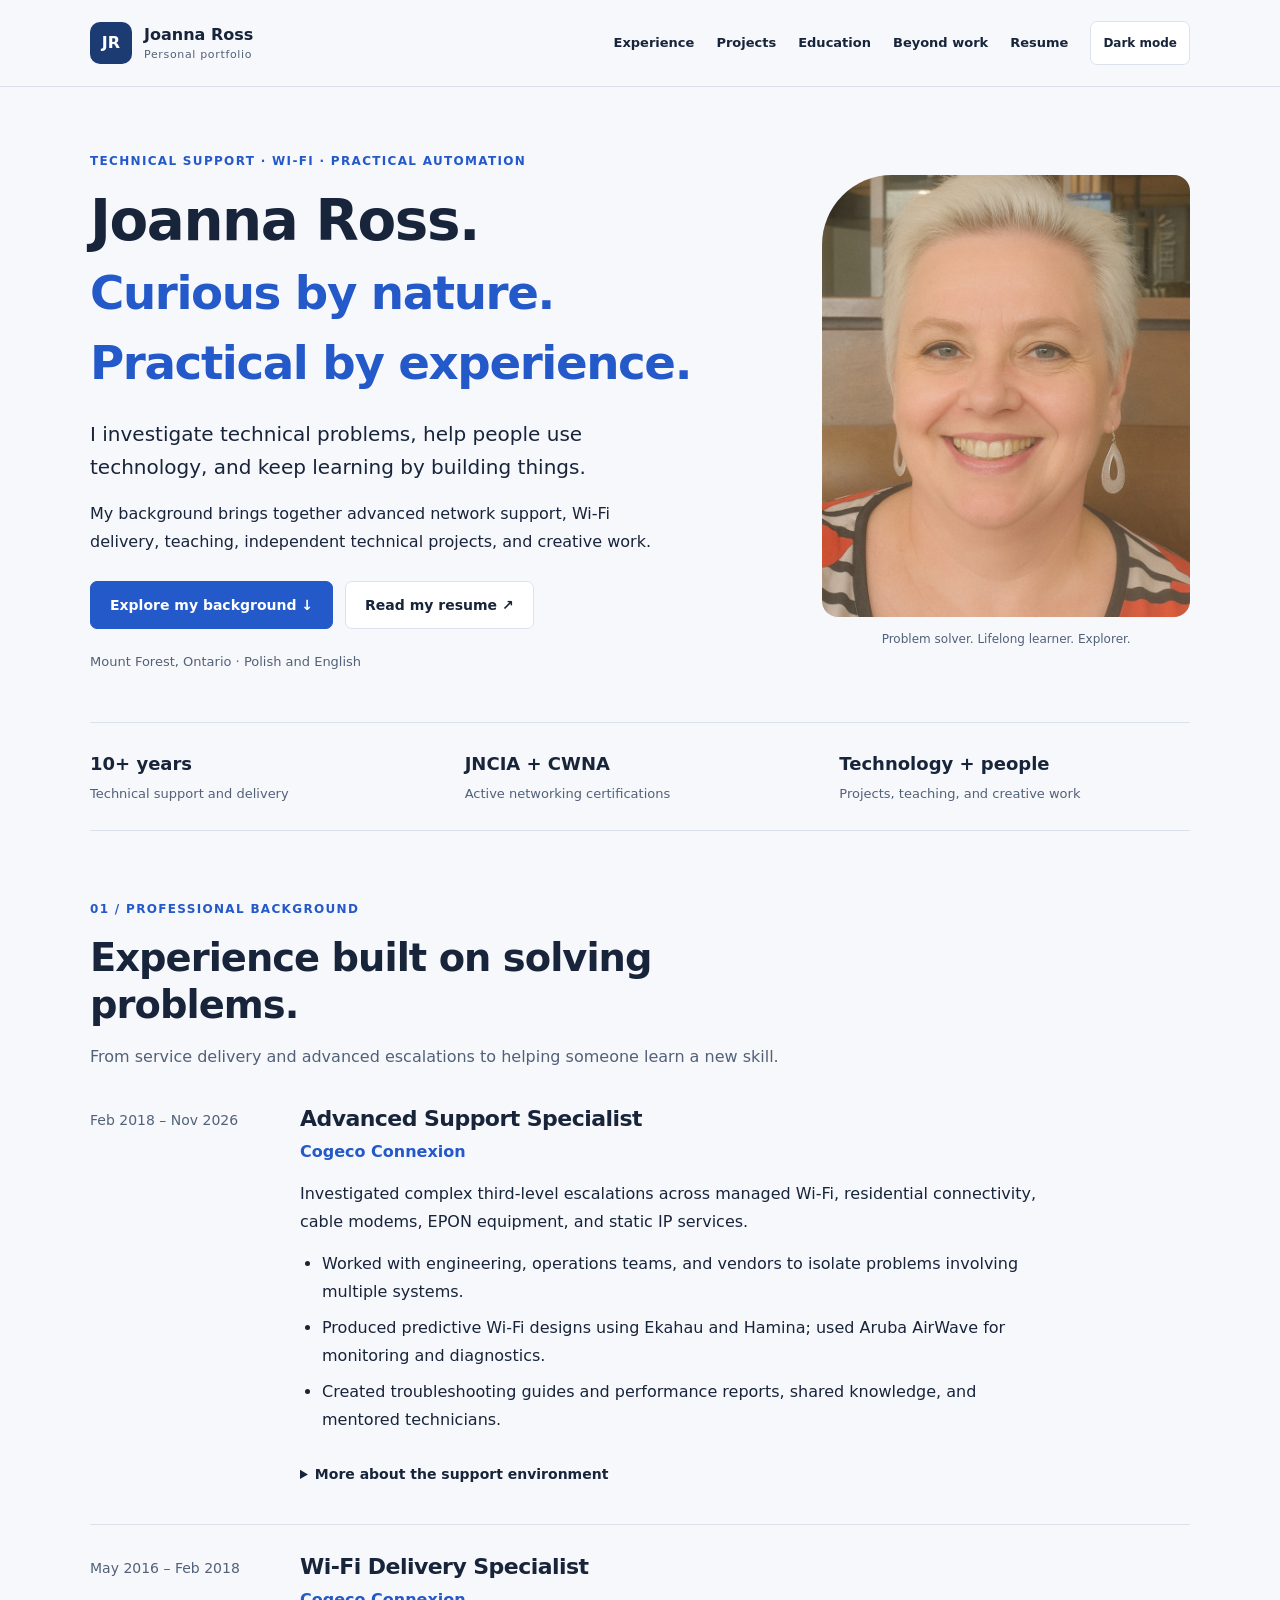
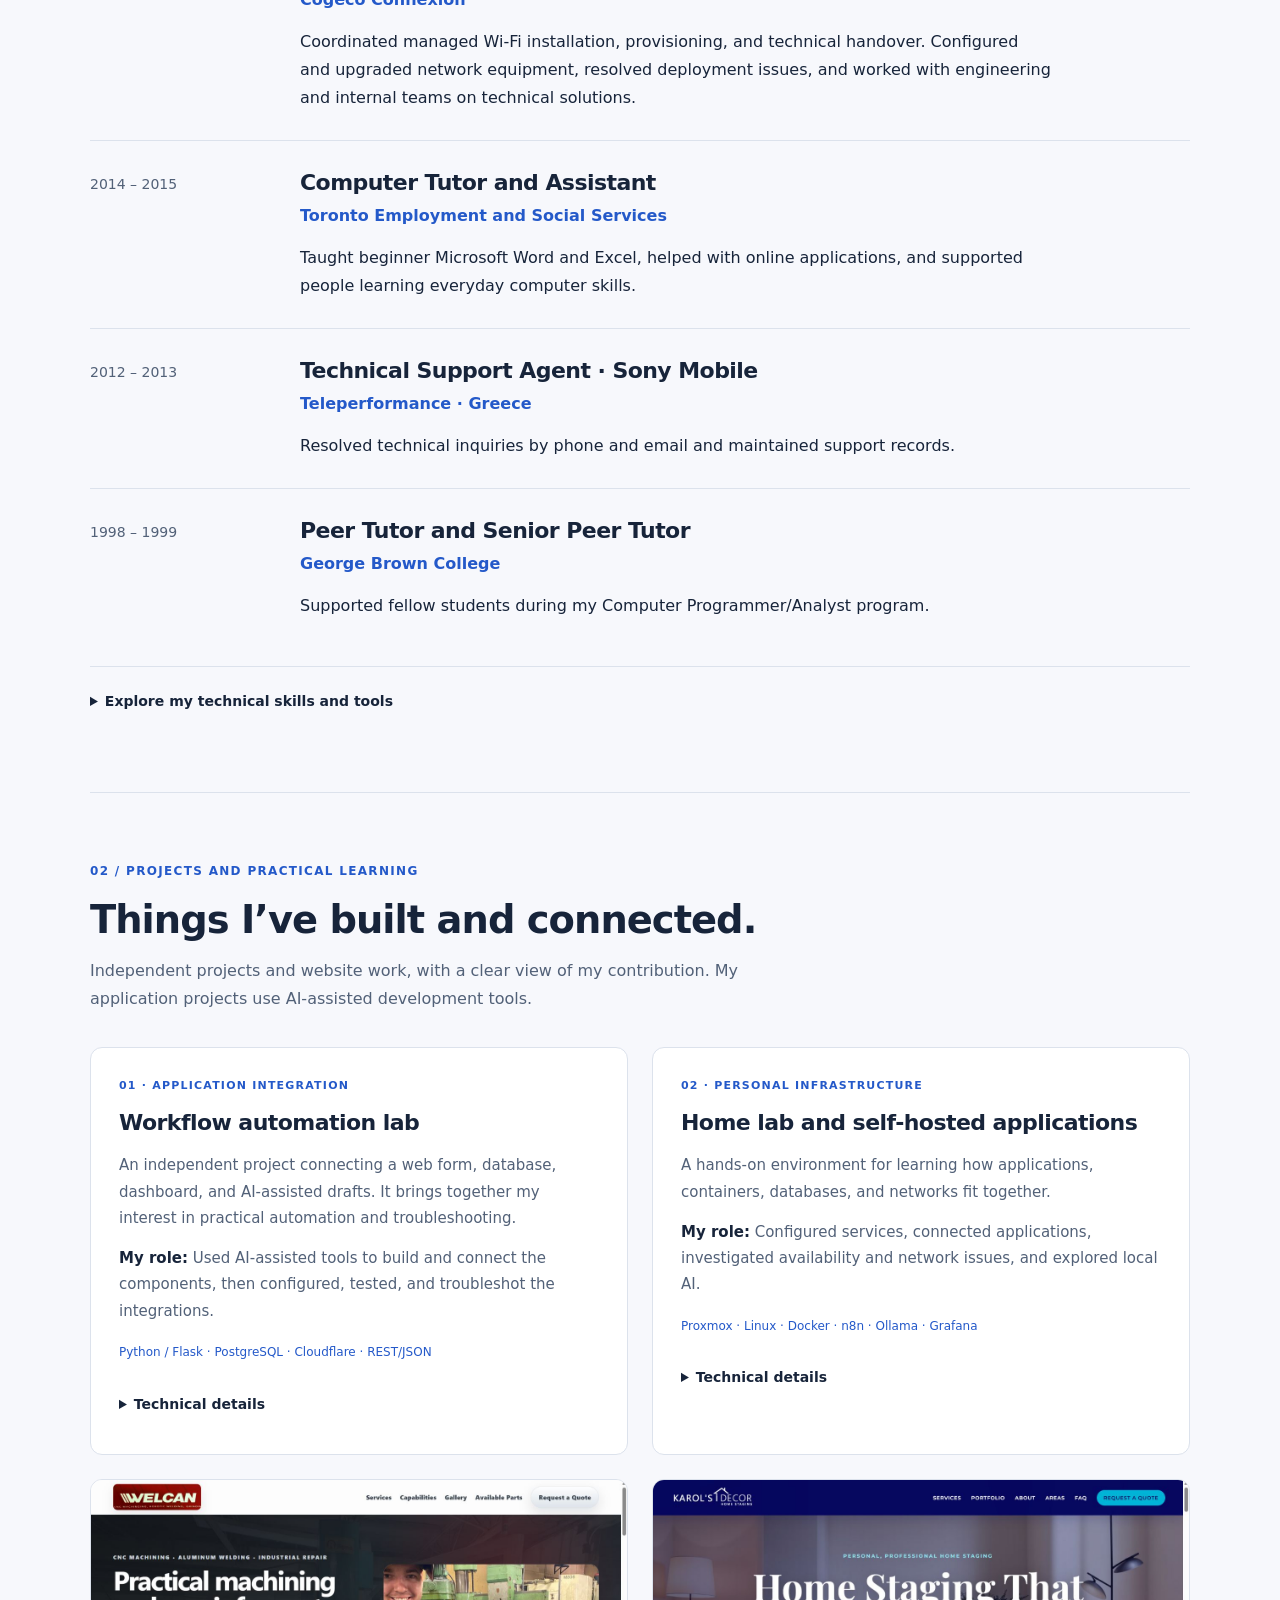
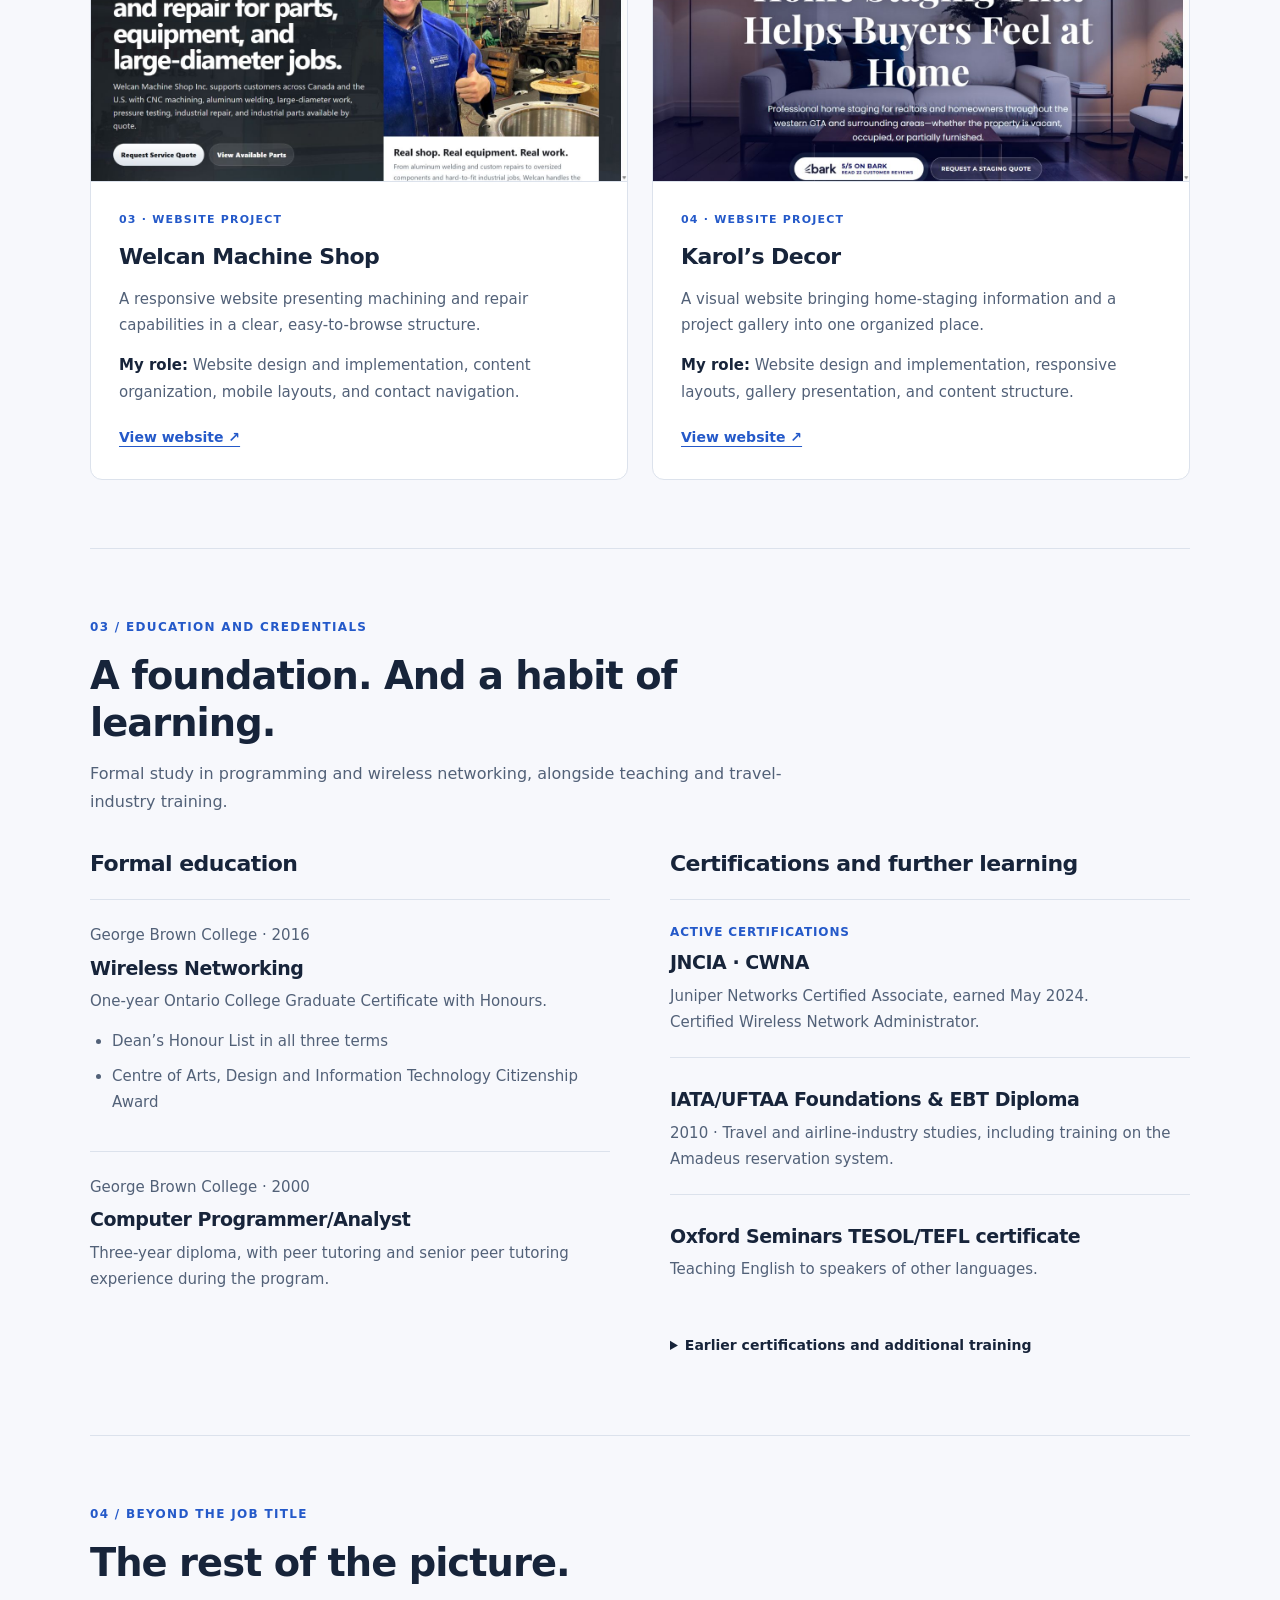
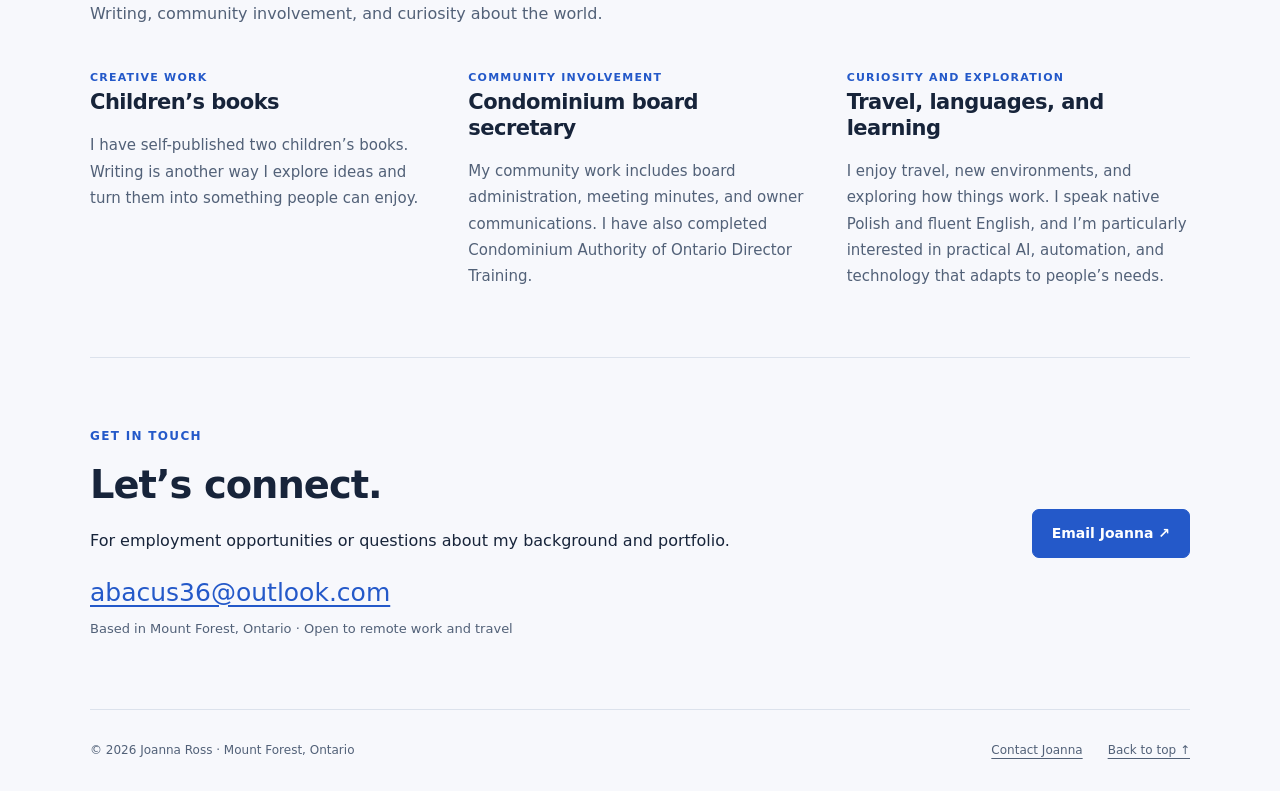
==== commit d3395779: "Refresh stylesheet cache version for responsive portfolio images" ====
--- a/index.html
+++ b/index.html
@@ -11,7 +11,7 @@
 <meta name="theme-color" content="#f7f8fc">
 <link rel="icon" type="image/svg+xml" href="assets/images/favicon.svg?v=20261112">
 <link rel="manifest" href="assets/images/site.webmanifest">
-<link rel="stylesheet" href="assets/css/portfolio.css?v=20261112">
+<link rel="stylesheet" href="assets/css/portfolio.css?v=20261112.2">
 <script src="assets/js/theme.js?v=20261112" defer></script>
 <script src="assets/js/portfolio.js?v=20261112" defer></script>
 <script type="application/ld+json">{"@context":"https://schema.org","@type":"Person","name":"Joanna Ross","url":"https://phyliaconsulting.ca/","email":"abacus36@outlook.com","alumniOf":{"@type":"CollegeOrUniversity","name":"George Brown College"},"knowsAbout":["Wireless networking","Technical support","Workflow automation","Technical training"]}</script>
--- a/assets/css/portfolio.css
+++ b/assets/css/portfolio.css
@@ -1,7 +1,7 @@
 /* Joanna Ross — personal portfolio */
 :root{color-scheme:light;--bg:#f7f8fc;--panel:#fff;--ink:#17243a;--muted:#526178;--line:#dce2ec;--accent:#2459c9;--soft:#eaf0fc}
 :root[data-theme="dark"]{color-scheme:dark;--bg:#101a2a;--panel:#17243a;--ink:#eef3fc;--muted:#b7c4d8;--line:#35465f;--accent:#a7c4ff;--soft:#203554}
-*{box-sizing:border-box}html{scroll-behavior:smooth;scroll-padding-top:110px}body{margin:0;background:var(--bg);color:var(--ink);font-family:system-ui,-apple-system,"Segoe UI",sans-serif;font-size:16px;line-height:1.75}h1,h2,h3,h4,p,figure{margin:0}p+p{margin-top:14px}h1,h2,h3,h4{line-height:1.23;letter-spacing:-.025em}h1{font-size:clamp(36px,4.4vw,58px);font-weight:750}h2{font-size:clamp(28px,3vw,39px);font-weight:720}h3{font-size:22px}h4{font-size:19px}a{color:var(--accent);text-underline-offset:4px}button{font:inherit;cursor:pointer}img{max-width:100%;display:block}ul{padding-left:22px;margin:14px 0}li+li{margin-top:8px}strong{font-weight:680}.wrap{width:min(1100px,calc(100% - 64px));margin:auto}.muted,.date{color:var(--muted)}.eyebrow{color:var(--accent);font-size:12px;font-weight:750;letter-spacing:.11em;text-transform:uppercase;margin-bottom:14px}
+*{box-sizing:border-box}html{scroll-behavior:smooth;scroll-padding-top:110px}body{margin:0;background:var(--bg);color:var(--ink);font-family:system-ui,-apple-system,"Segoe UI",sans-serif;font-size:16px;line-height:1.75}h1,h2,h3,h4,p,figure{margin:0}p+p{margin-top:14px}h1,h2,h3,h4{line-height:1.23;letter-spacing:-.025em}h1{font-size:clamp(36px,4.4vw,58px);font-weight:750}h2{font-size:clamp(28px,3vw,39px);font-weight:720}h3{font-size:22px}h4{font-size:19px}a{color:var(--accent);text-underline-offset:4px}button{font:inherit;cursor:pointer}img{max-width:100%;height:auto;display:block}ul{padding-left:22px;margin:14px 0}li+li{margin-top:8px}strong{font-weight:680}.wrap{width:min(1100px,calc(100% - 64px));margin:auto}.muted,.date{color:var(--muted)}.eyebrow{color:var(--accent);font-size:12px;font-weight:750;letter-spacing:.11em;text-transform:uppercase;margin-bottom:14px}
 .skip-link{position:fixed;top:-100px;left:20px;background:var(--ink);color:var(--bg);padding:12px 20px;z-index:100}.skip-link:focus{top:12px}.sr-only{position:absolute;width:1px;height:1px;overflow:hidden;clip:rect(0,0,0,0);white-space:nowrap}
 :focus-visible{outline:3px solid var(--accent);outline-offset:5px}.folio-header{position:sticky;top:0;z-index:50;background:var(--bg);border-bottom:1px solid var(--line)}.header-inner{display:flex;align-items:center;justify-content:space-between;gap:26px;min-height:86px}.brand{display:flex;align-items:center;gap:12px;text-decoration:none;color:var(--ink);flex-shrink:0}.brand strong,.brand small{display:block;line-height:1.4}.brand strong{font-size:16px}.brand small{font-size:11px;color:var(--muted);letter-spacing:.06em}.monogram{display:grid;place-items:center;background:#1c3b72;color:#fff;border-radius:10px;width:42px;height:42px;font-weight:750}.folio-nav{display:flex;gap:22px;align-items:center;font-size:13px;font-weight:650}.folio-nav a{text-decoration:none;color:var(--ink)}.folio-nav a:hover{text-decoration:underline}.theme-toggle{background:var(--panel);border:1px solid var(--line);color:var(--ink);padding:9px 12px;border-radius:7px;font-size:12px;min-height:44px}.folio-menu{display:none}
 .hero{display:grid;grid-template-columns:1.45fr .8fr;gap:66px;align-items:center;padding:64px 0 48px}.hero h1 span{color:var(--accent);font-size:.83em}.hero p:not(.eyebrow){max-width:590px}.lead{font-size:20px;color:var(--ink);line-height:1.65;margin:24px 0 16px}.hero .location{font-size:13px;margin-top:22px}.portrait img{width:100%;aspect-ratio:4/4.8;object-fit:cover;object-position:center 37%;border-radius:70px 16px 16px 16px}.portrait figcaption{color:var(--muted);font-size:12px;margin-top:12px;text-align:center}.actions{display:flex;gap:12px;flex-wrap:wrap;margin-top:25px}.button{display:inline-flex;align-items:center;justify-content:center;min-height:48px;padding:11px 19px;border:1px solid #2459c9;background:#2459c9;color:#fff;text-decoration:none;border-radius:7px;font-size:14px;font-weight:650}.button:hover{background:#1744a6}.button.secondary{background:var(--panel);color:var(--ink);border-color:var(--line)}.button.secondary:hover{background:var(--soft)}
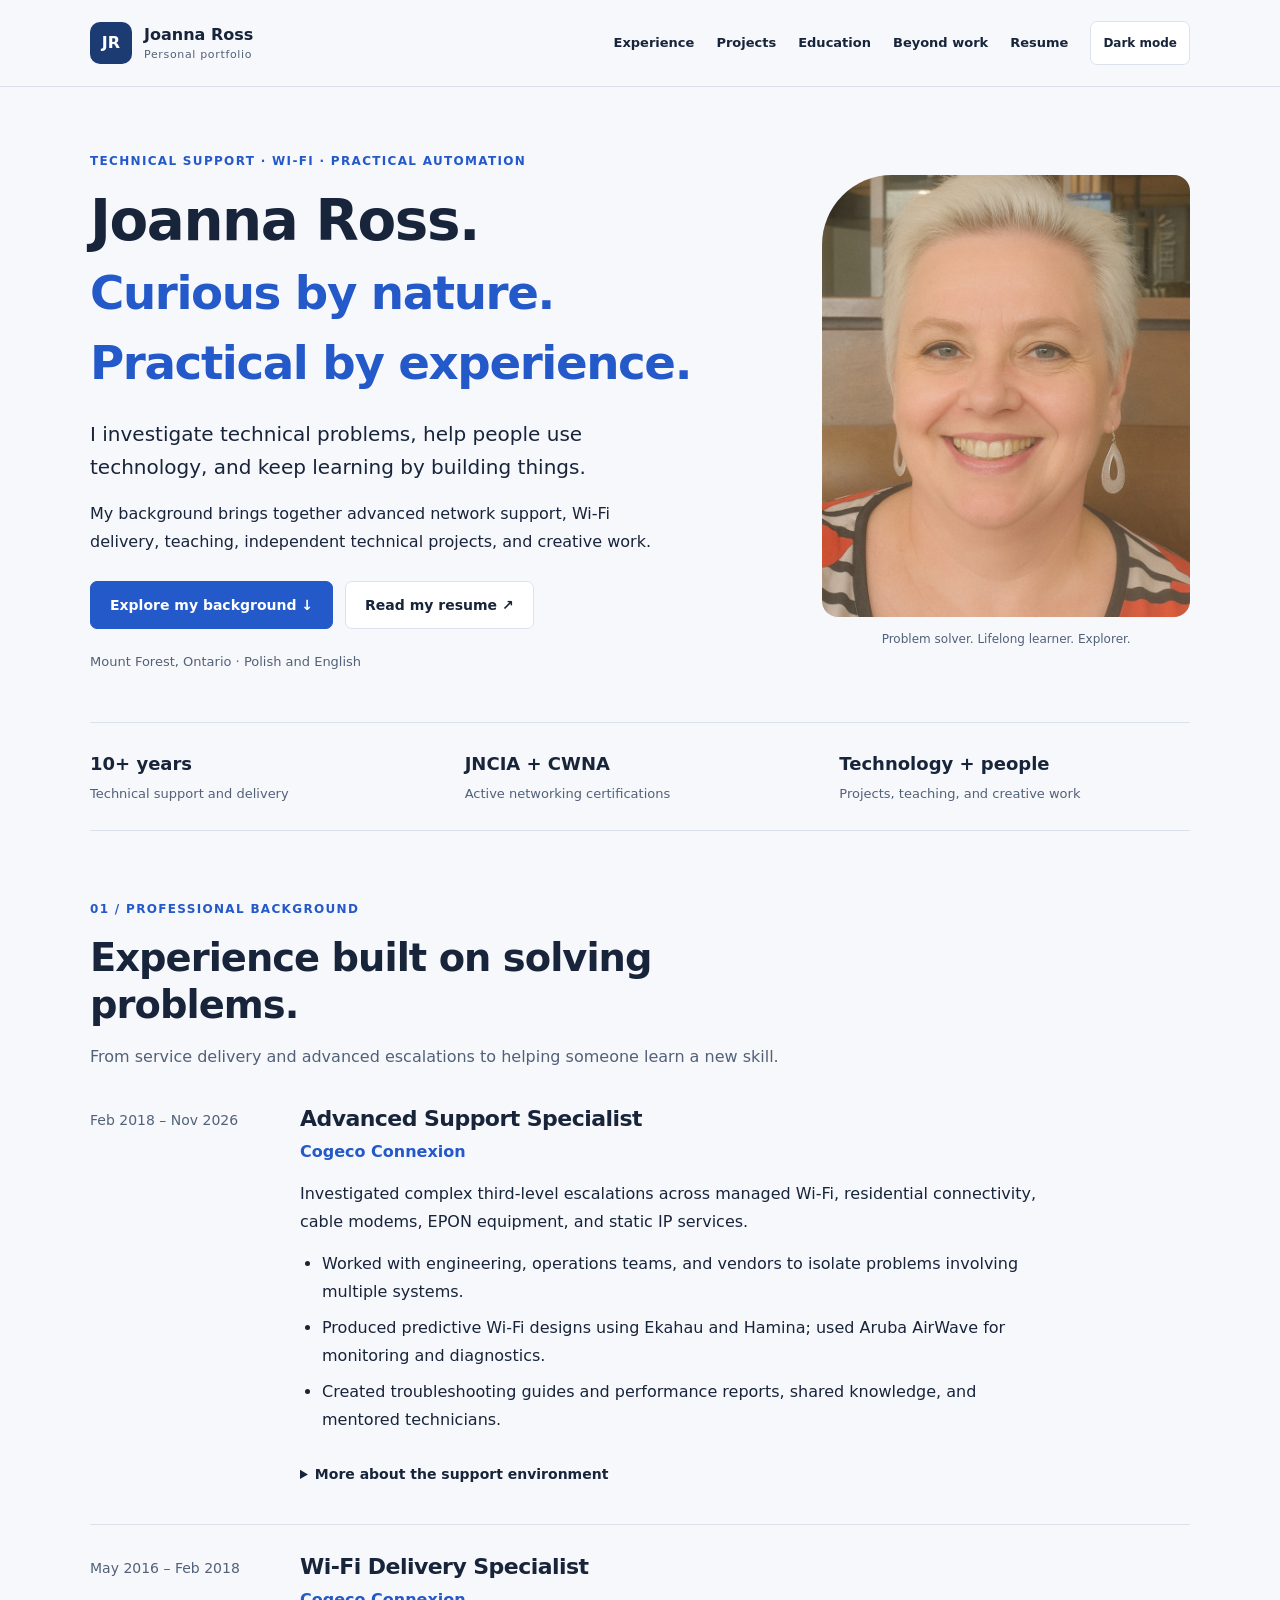
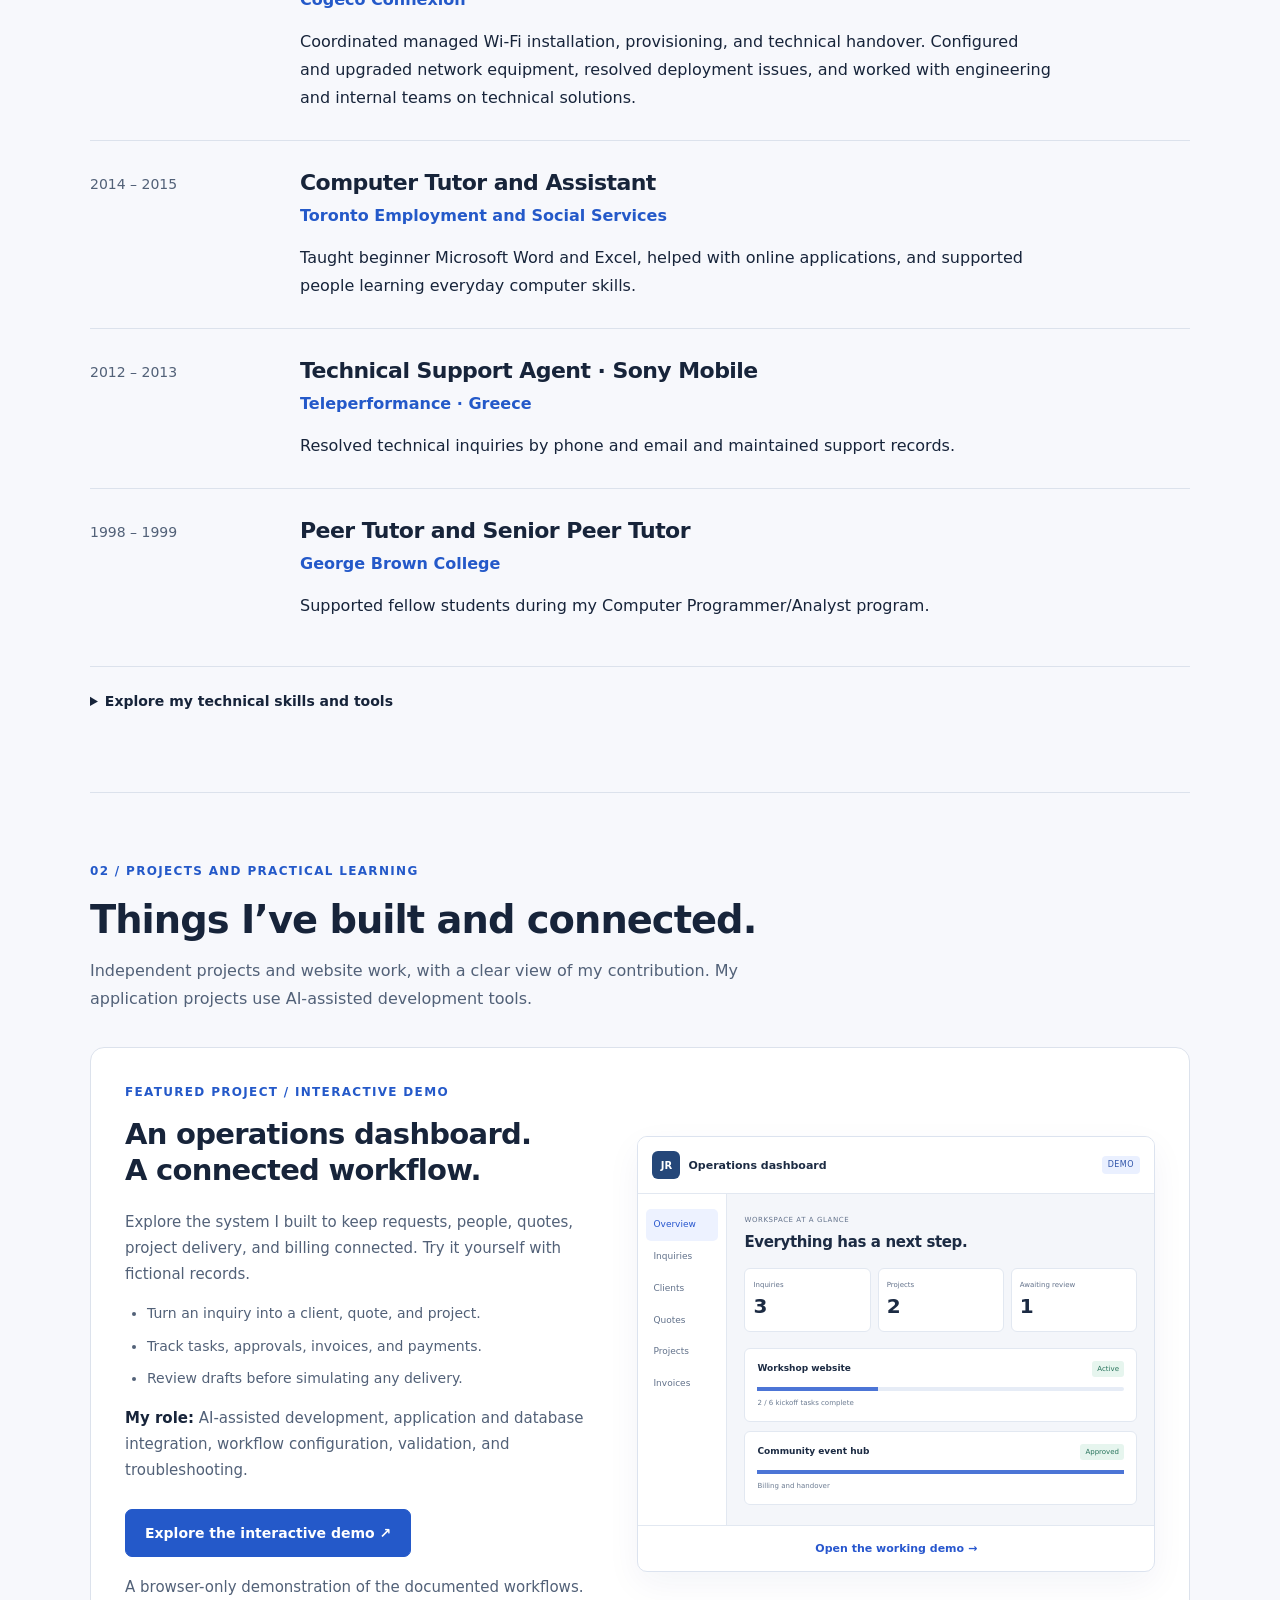
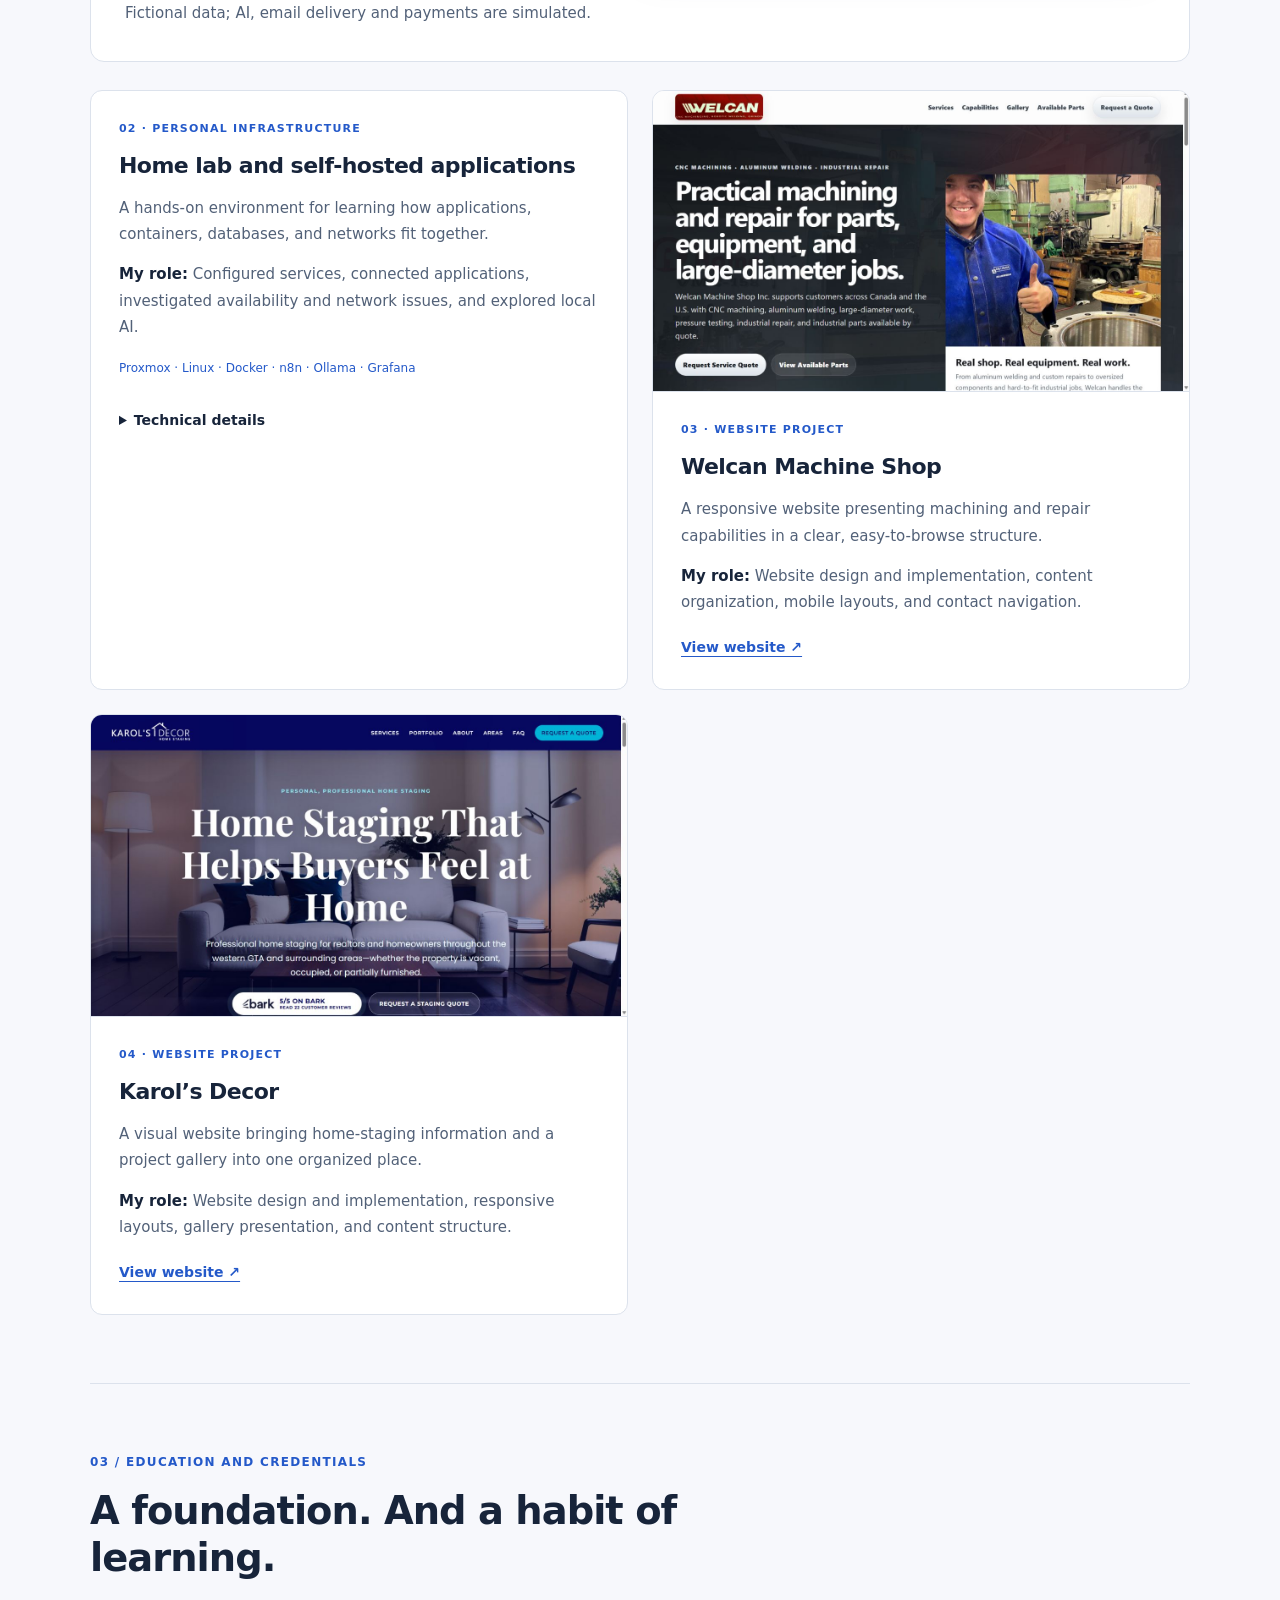
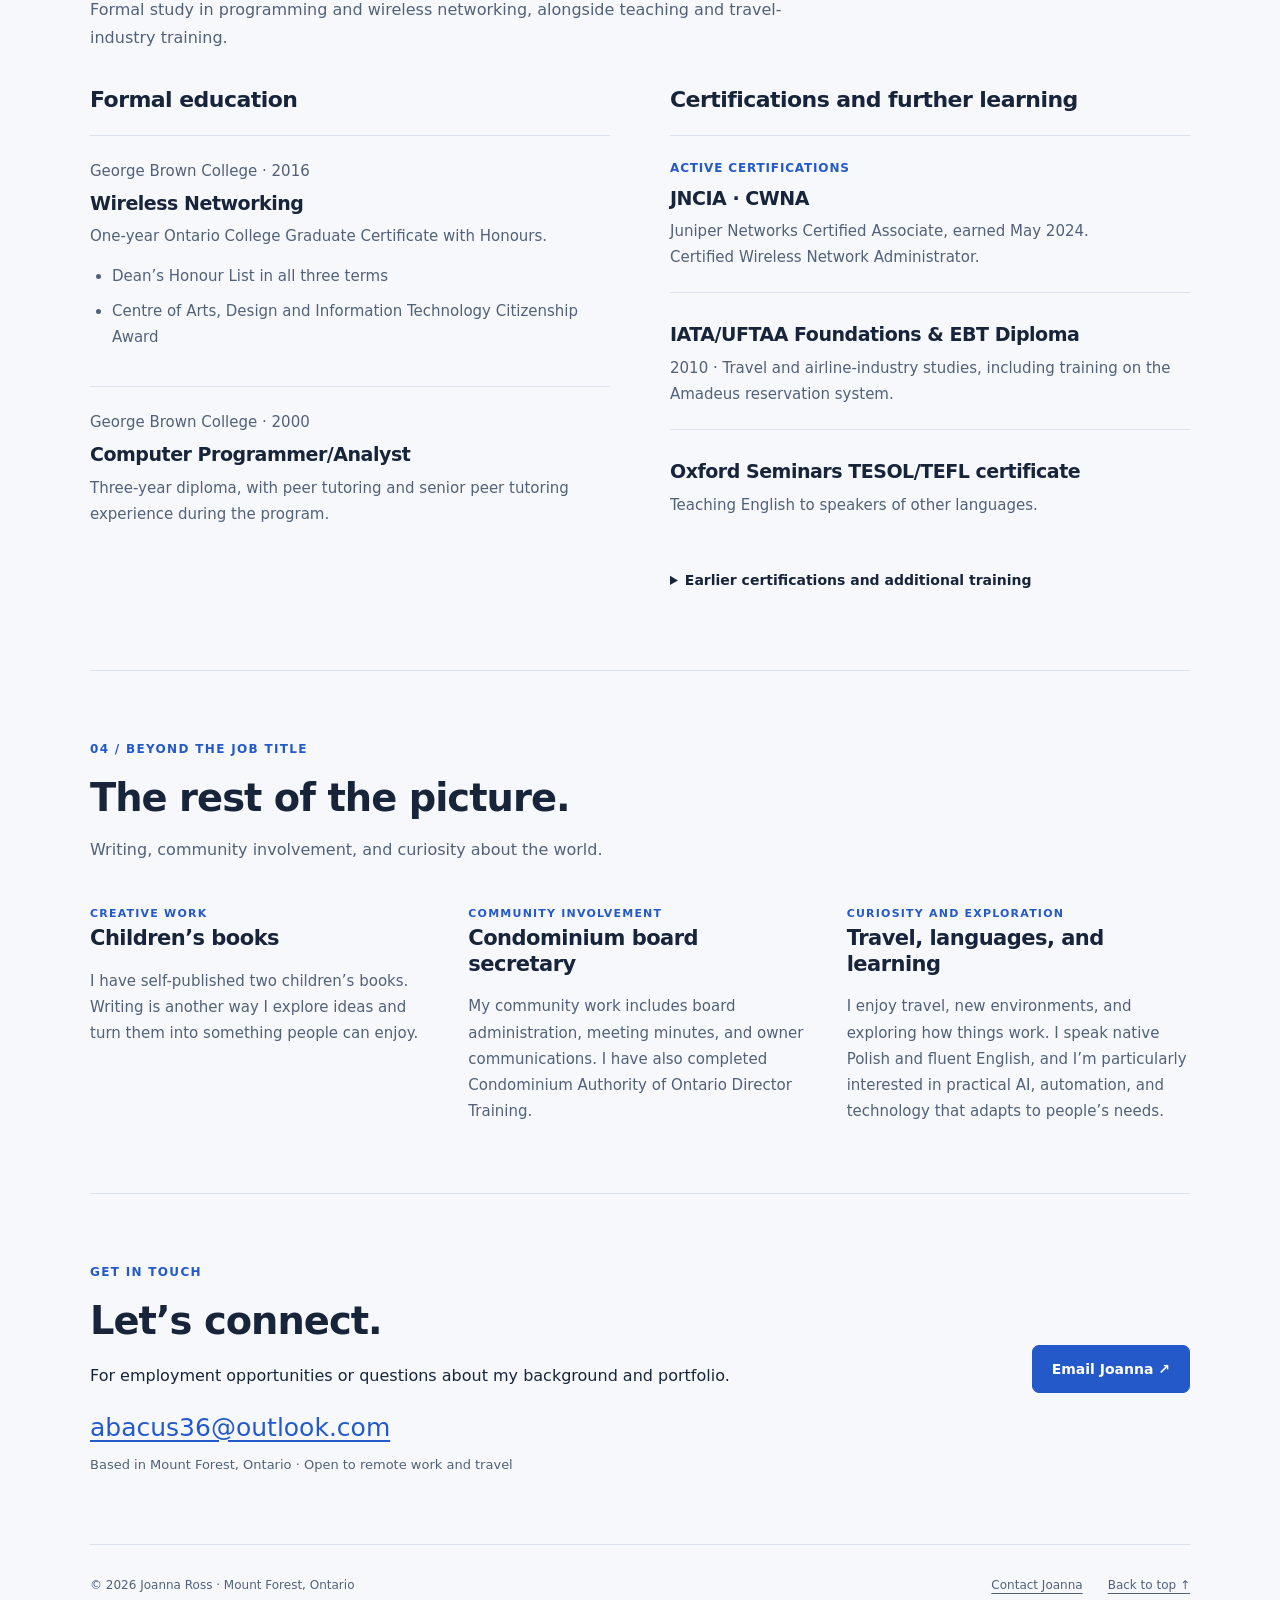
==== commit 0d062f6c: "Feature an isolated interactive operations dashboard with fictional end-to-end workflows" ====
--- a/index.html
+++ b/index.html
@@ -11,7 +11,7 @@
 <meta name="theme-color" content="#f7f8fc">
 <link rel="icon" type="image/svg+xml" href="assets/images/favicon.svg?v=20261112">
 <link rel="manifest" href="assets/images/site.webmanifest">
-<link rel="stylesheet" href="assets/css/portfolio.css?v=20261112.2">
+<link rel="stylesheet" href="assets/css/portfolio.css?v=20261112.3">
 <script src="assets/js/theme.js?v=20261112" defer></script>
 <script src="assets/js/portfolio.js?v=20261112" defer></script>
 <script type="application/ld+json">{"@context":"https://schema.org","@type":"Person","name":"Joanna Ross","url":"https://phyliaconsulting.ca/","email":"abacus36@outlook.com","alumniOf":{"@type":"CollegeOrUniversity","name":"George Brown College"},"knowsAbout":["Wireless networking","Technical support","Workflow automation","Technical training"]}</script>
@@ -24,8 +24,7 @@
 <article class="timeline-row"><p class="date">2014 – 2015</p><div><h3>Computer Tutor and Assistant</h3><p class="organization">Toronto Employment and Social Services</p><p>Taught beginner Microsoft Word and Excel, helped with online applications, and supported people learning everyday computer skills.</p></div></article>
 <article class="timeline-row"><p class="date">2012 – 2013</p><div><h3>Technical Support Agent · Sony Mobile</h3><p class="organization">Teleperformance · Greece</p><p>Resolved technical inquiries by phone and email and maintained support records.</p></div></article>
 <article class="timeline-row"><p class="date">1998 – 1999</p><div><h3>Peer Tutor and Senior Peer Tutor</h3><p class="organization">George Brown College</p><p>Supported fellow students during my Computer Programmer/Analyst program.</p></div></article></div><details class="skills-disclosure"><summary>Explore my technical skills and tools</summary><div class="skills-grid"><div><h3>Networks and advanced support</h3><p>Wi-Fi design and diagnostics · Aruba AirWave · Cisco · Juniper · Aruba · Wireshark · Ekahau · Hamina · VLANs · DHCP/DNS · DOCSIS and EPON</p></div><div><h3>Operations and knowledge sharing</h3><p>Incident investigation · Escalation · Service delivery · Technical handover · Technician mentoring · ServiceNow · Jira · Confluence</p></div><div><h3>Independent project tools</h3><p>Linux · Docker · Proxmox · PostgreSQL · n8n · Cloudflare · Prometheus · Grafana · REST/JSON · Postman · Python basics · Flask/FastAPI · AI-assisted development</p></div></div></details></section>
-<section class="section" id="projects" aria-labelledby="projects-title"><div class="section-heading"><p class="eyebrow">02 / Projects and practical learning</p><h2 id="projects-title">Things I’ve built and connected.</h2><p>Independent projects and website work, with a clear view of my contribution. My application projects use AI-assisted development tools.</p></div><div class="project-grid">
-<article class="project-card"><div class="project-content"><p class="eyebrow">01 · Application integration</p><h3>Workflow automation lab</h3><p>An independent project connecting a web form, database, dashboard, and AI-assisted drafts. It brings together my interest in practical automation and troubleshooting.</p><p class="contribution"><strong>My role:</strong> Used AI-assisted tools to build and connect the components, then configured, tested, and troubleshot the integrations.</p><p class="tools">Python / Flask · PostgreSQL · Cloudflare · REST/JSON</p><details><summary>Technical details</summary><ul><li>Validated form input passed through a Cloudflare Worker to an authenticated API.</li><li>PostgreSQL records, workflow states, and audit events supported the dashboard.</li><li>AI-generated drafts remained editable and required human approval before outbound actions.</li></ul></details></div></article>
+<section class="section" id="projects" aria-labelledby="projects-title"><div class="section-heading"><p class="eyebrow">02 / Projects and practical learning</p><h2 id="projects-title">Things I’ve built and connected.</h2><p>Independent projects and website work, with a clear view of my contribution. My application projects use AI-assisted development tools.</p></div><article class="dashboard-feature" aria-labelledby="dashboard-feature-title"><div class="dashboard-feature-copy"><p class="eyebrow">Featured project / Interactive demo</p><h3 id="dashboard-feature-title">An operations dashboard.<br>A connected workflow.</h3><p>Explore the system I built to keep requests, people, quotes, project delivery, and billing connected. Try it yourself with fictional records.</p><ul><li>Turn an inquiry into a client, quote, and project.</li><li>Track tasks, approvals, invoices, and payments.</li><li>Review drafts before simulating any delivery.</li></ul><p class="contribution"><strong>My role:</strong> AI-assisted development, application and database integration, workflow configuration, validation, and troubleshooting.</p><div class="actions"><a class="button" href="dashboard-demo.html">Explore the interactive demo ↗</a><a class="button secondary" href="dashboard-demo.html#main">Start exploring</a></div><p class="feature-note">A browser-only demonstration of the documented workflows. Fictional data; AI, email delivery and payments are simulated.</p></div><a class="dashboard-feature-preview" href="dashboard-demo.html" aria-label="Open the interactive operations dashboard demo"><div class="preview-bar"><span class="preview-monogram">JR</span><strong>Operations dashboard</strong><span class="preview-demo-label">DEMO</span></div><div class="preview-workspace"><div class="preview-nav"><span class="selected">Overview</span><span>Inquiries</span><span>Clients</span><span>Quotes</span><span>Projects</span><span>Invoices</span></div><div class="preview-main"><p class="preview-eyebrow">WORKSPACE AT A GLANCE</p><h4>Everything has a next step.</h4><div class="preview-stats"><div><small>Inquiries</small><strong>3</strong></div><div><small>Projects</small><strong>2</strong></div><div><small>Awaiting review</small><strong>1</strong></div></div><div class="preview-project"><span>Workshop website</span><small>Active</small><div class="preview-track"><span></span></div><p>2 / 6 kickoff tasks complete</p></div><div class="preview-project"><span>Community event hub</span><small>Approved</small><div class="preview-track complete"><span></span></div><p>Billing and handover</p></div></div></div><span class="preview-open">Open the working demo →</span></a></article><div class="project-grid">
 <article class="project-card"><div class="project-content"><p class="eyebrow">02 · Personal infrastructure</p><h3>Home lab and self-hosted applications</h3><p>A hands-on environment for learning how applications, containers, databases, and networks fit together.</p><p class="contribution"><strong>My role:</strong> Configured services, connected applications, investigated availability and network issues, and explored local AI.</p><p class="tools">Proxmox · Linux · Docker · n8n · Ollama · Grafana</p><details><summary>Technical details</summary><ul><li>PostgreSQL and FastAPI capture-and-list system with n8n workflows.</li><li>Prometheus, Grafana, node-exporter, and cAdvisor for host and container metrics.</li><li>Cloudflare Tunnel access and troubleshooting across a multi-host network.</li></ul></details></div></article>
 <article class="project-card"><img src="assets/images/project-welcan.png" alt="Welcan Machine Shop website project" width="1280" height="720" loading="lazy"><div class="project-content"><p class="eyebrow">03 · Website project</p><h3>Welcan Machine Shop</h3><p>A responsive website presenting machining and repair capabilities in a clear, easy-to-browse structure.</p><p class="contribution"><strong>My role:</strong> Website design and implementation, content organization, mobile layouts, and contact navigation.</p><a href="https://welcan-machineshop.ca" target="_blank" rel="noopener noreferrer">View website ↗<span class="sr-only"> (opens in a new tab)</span></a></div></article>
 <article class="project-card"><img src="assets/images/project-karols.png" alt="Karol’s Decor website project" width="1280" height="720" loading="lazy"><div class="project-content"><p class="eyebrow">04 · Website project</p><h3>Karol’s Decor</h3><p>A visual website bringing home-staging information and a project gallery into one organized place.</p><p class="contribution"><strong>My role:</strong> Website design and implementation, responsive layouts, gallery presentation, and content structure.</p><a href="https://karolsdecor.ca" target="_blank" rel="noopener noreferrer">View website ↗<span class="sr-only"> (opens in a new tab)</span></a></div></article></div></section>
--- a/assets/css/portfolio.css
+++ b/assets/css/portfolio.css
@@ -16,3 +16,7 @@
 @media(prefers-reduced-motion:reduce){html{scroll-behavior:auto}}
 @media print{html{scroll-behavior:auto}body{background:#fff;color:#111;font-size:10pt;line-height:1.45}.folio-header,.footer,.no-print,.skip-link{display:none!important}.wrap{width:100%;max-width:none}.section{padding:0;border:0}.resume-page h1{font-size:26pt}.resume-page .lead{font-size:13pt;margin:10px 0}.resume-page h2{font-size:16pt;margin:24px 0 12px}.resume-page h3{font-size:12pt}.timeline-row{padding:14px 0;gap:15px;grid-template-columns:120px 1fr}.timeline-row h3{break-after:avoid}.education-grid,.skills-grid,.personal-grid{gap:22px}.qualification{padding:12px 0}.date,.qualification p,.qualification li,.skills-grid p,.personal-grid p,.organization{font-size:10pt;color:#333}.eyebrow{color:#333}details{display:none}h2,h3,h4{break-after:avoid}a{color:#111;text-decoration:none}@page{margin:16mm}}
 
+
+/* Featured interactive dashboard project */
+.dashboard-feature{display:grid;grid-template-columns:1fr 1.1fr;gap:42px;align-items:center;padding:34px;border:1px solid var(--line);border-radius:14px;background:var(--panel);margin-bottom:28px}.dashboard-feature-copy h3{font-size:29px;margin-bottom:20px}.dashboard-feature-copy>p:not(.eyebrow){font-size:15px;color:var(--muted)}.dashboard-feature-copy li{font-size:14px;color:var(--muted)}.dashboard-feature-copy .feature-note{font-size:11px;margin-top:17px}.dashboard-feature .button.secondary{display:none}.dashboard-feature-preview{display:block;overflow:hidden;text-decoration:none;color:#1c2b43;border:1px solid #dce3ef;border-radius:10px;background:white;box-shadow:0 12px 35px #15316c0d}.preview-bar{display:flex;align-items:center;gap:8px;padding:14px;background:#fff;border-bottom:1px solid #e2e8f1;font-size:11px}.preview-monogram{display:grid;place-items:center;width:28px;height:28px;border-radius:6px;background:#254779;color:white;font-weight:750;font-size:10px}.preview-demo-label{margin-left:auto;background:#eaf0ff;color:#3155a9;padding:2px 6px;border-radius:4px;font-size:8px;letter-spacing:.06em}.preview-workspace{display:grid;grid-template-columns:89px 1fr;min-height:310px}.preview-nav{padding:15px 8px;border-right:1px solid #e2e8f1;background:#fff}.preview-nav span{display:block;padding:8px 7px;font-size:9px;color:#62728b}.preview-nav .selected{background:#edf2ff;color:#2857ce;border-radius:5px}.preview-main{padding:20px 17px;background:#f4f6fa}.preview-eyebrow{font-size:7px;letter-spacing:.08em;color:#63728b;margin-bottom:6px}.preview-main h4{font-size:15px;margin:0 0 17px}.preview-stats{display:grid;grid-template-columns:repeat(3,1fr);gap:7px;margin-bottom:16px}.preview-stats>div{padding:10px 8px;background:white;border:1px solid #e2e8f1;border-radius:6px}.preview-stats small{font-size:7px;display:block;color:#63728b}.preview-stats strong{display:block;font-size:20px;line-height:1.5}.preview-project{position:relative;background:#fff;border:1px solid #e2e8f1;border-radius:6px;padding:12px;margin-top:9px;font-size:9px}.preview-project>span{font-weight:650}.preview-project>small{float:right;font-size:7px;color:#27735b;background:#e6f5ee;padding:2px 5px;border-radius:3px}.preview-project p{font-size:7px;color:#6b7b91;margin:0}.preview-track{height:4px;background:#e6ecf6;margin:10px 0 6px;border-radius:4px}.preview-track span{display:block;width:33%;height:100%;background:#4c75d6}.preview-track.complete span{width:100%}.preview-open{display:block;padding:13px;text-align:center;color:#2857ce;font-size:11px;font-weight:700;border-top:1px solid #e2e8f1}.dashboard-feature-preview:hover .preview-open{background:#edf2ff}@media(max-width:1000px){.dashboard-feature{grid-template-columns:1fr;gap:28px}.dashboard-feature-preview{max-width:580px;width:100%}}@media(max-width:560px){.dashboard-feature{padding:22px}.dashboard-feature-copy h3{font-size:25px}.preview-workspace{grid-template-columns:70px 1fr}.preview-main{padding:16px 10px}.preview-nav span{font-size:8px;padding:8px 3px}.preview-stats small{font-size:6px}.preview-project>small{float:none;display:block;width:max-content;margin-top:5px}.preview-main h4{font-size:13px}.preview-bar{font-size:10px}}
+
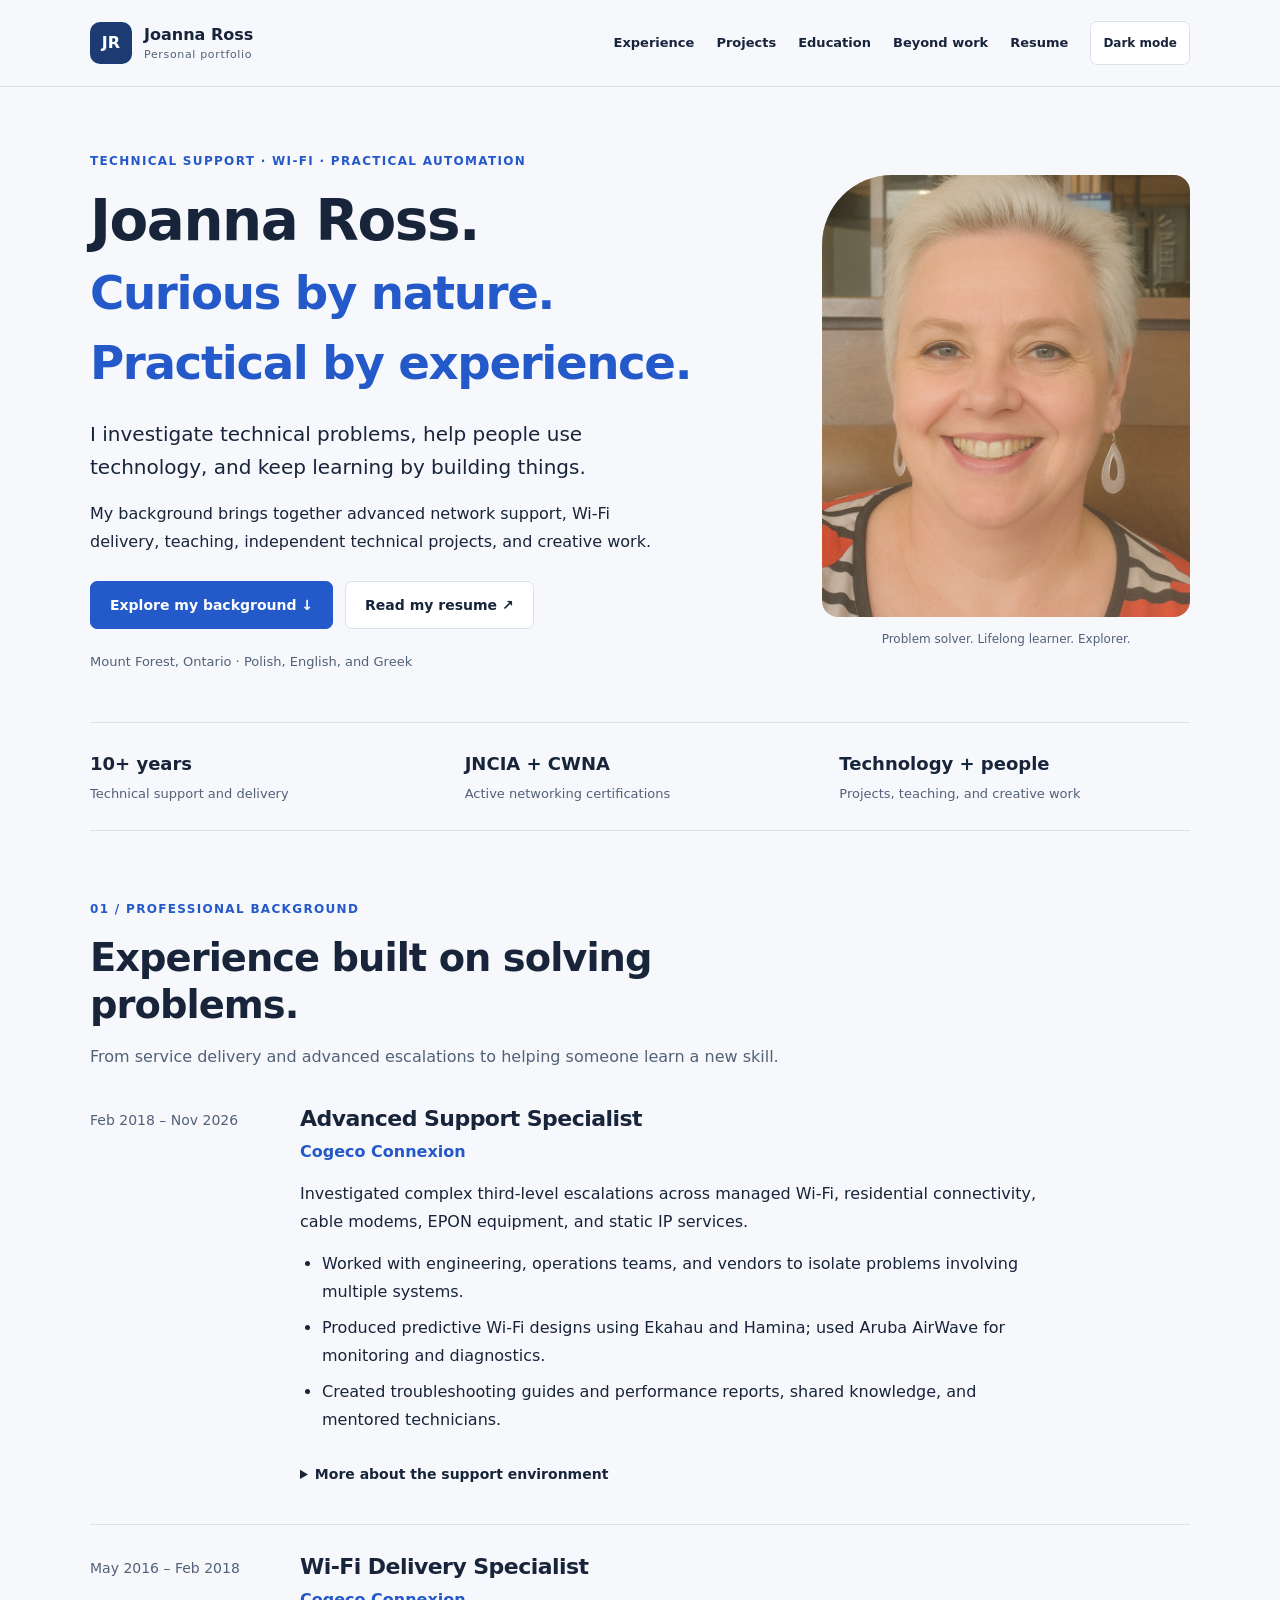
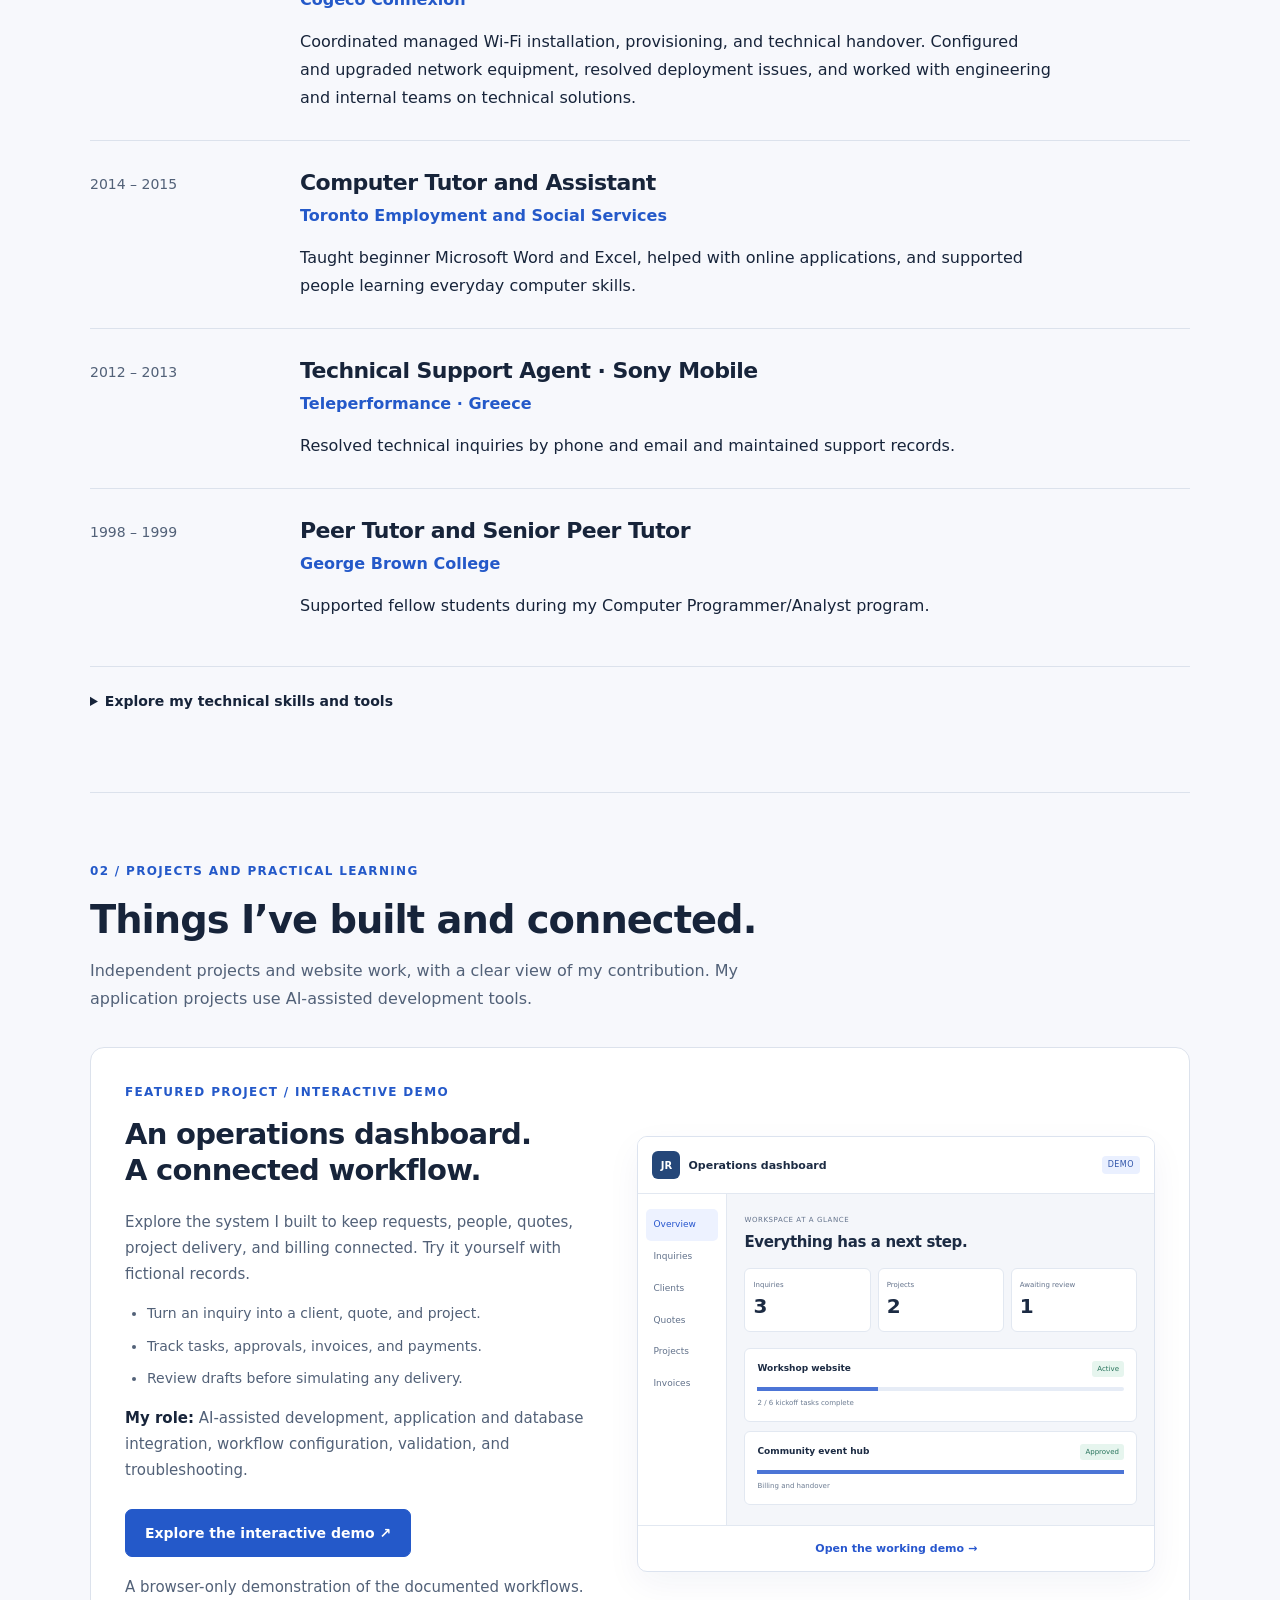
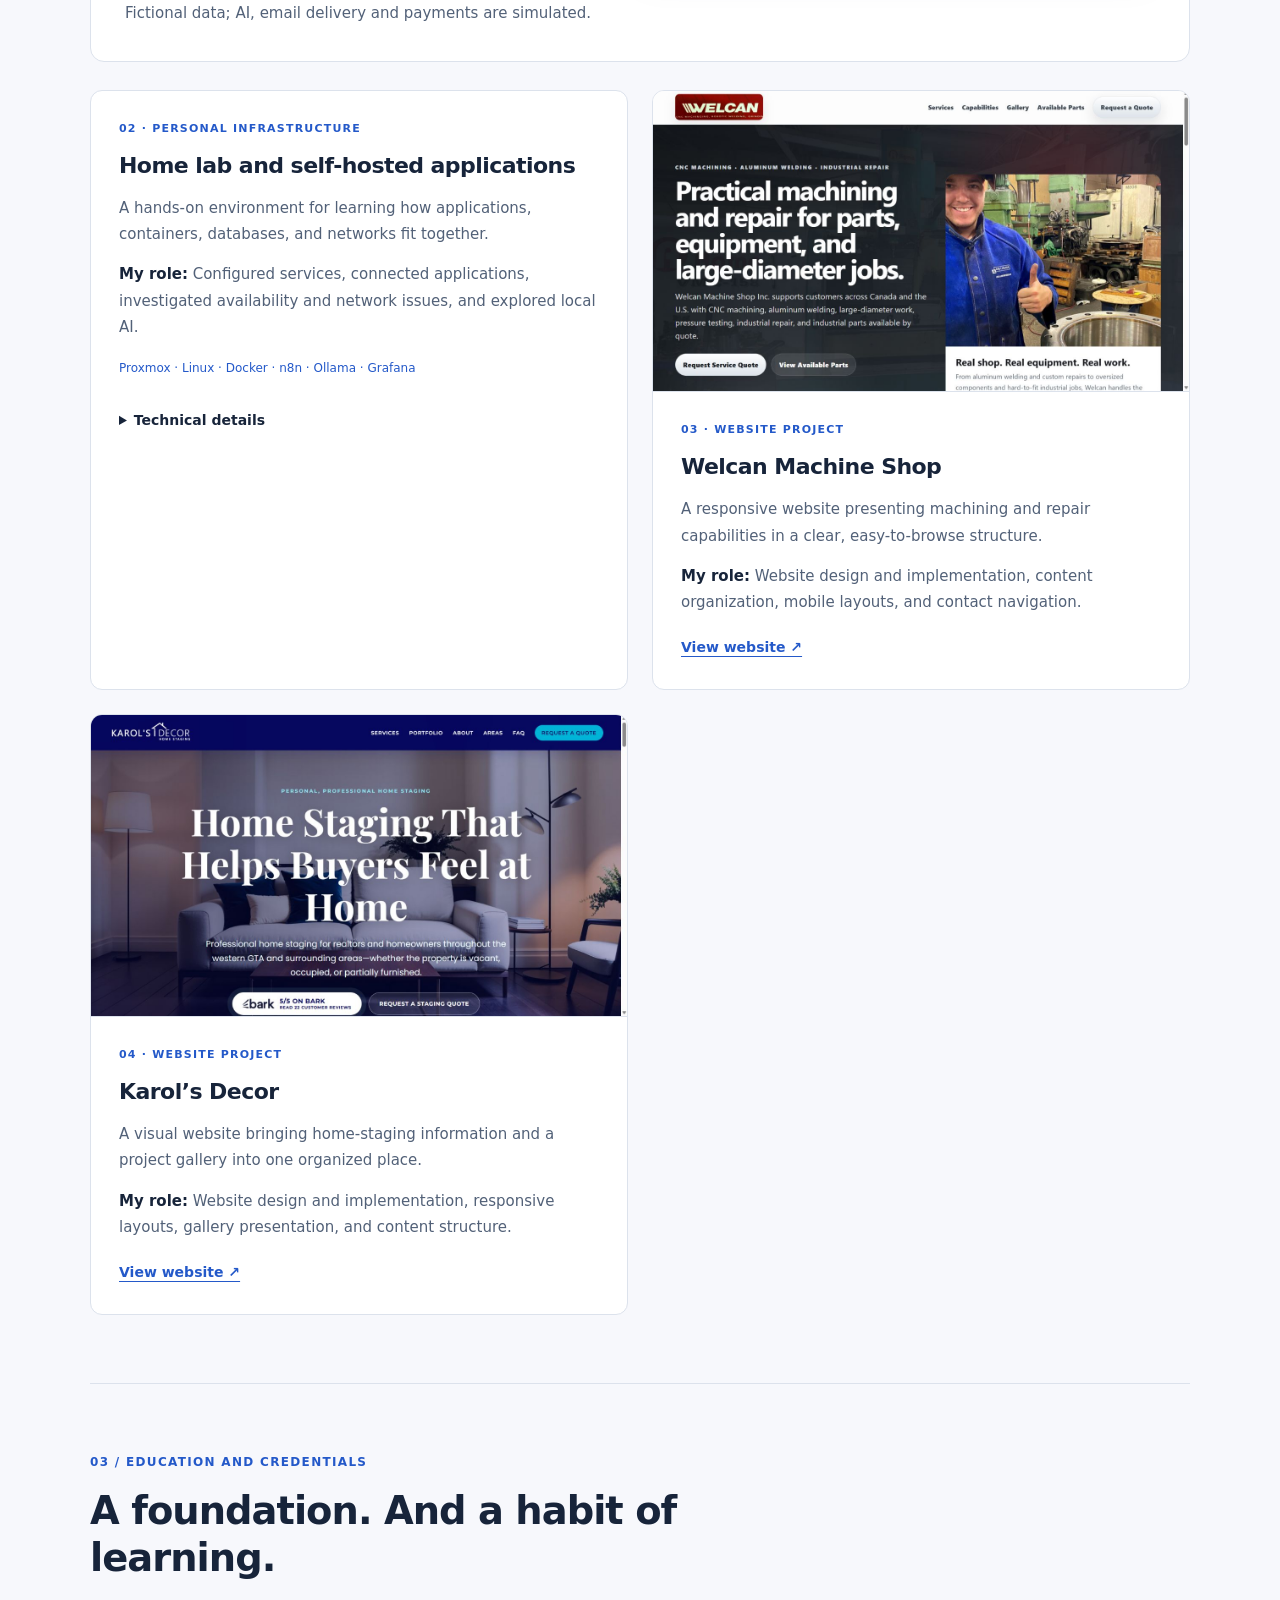
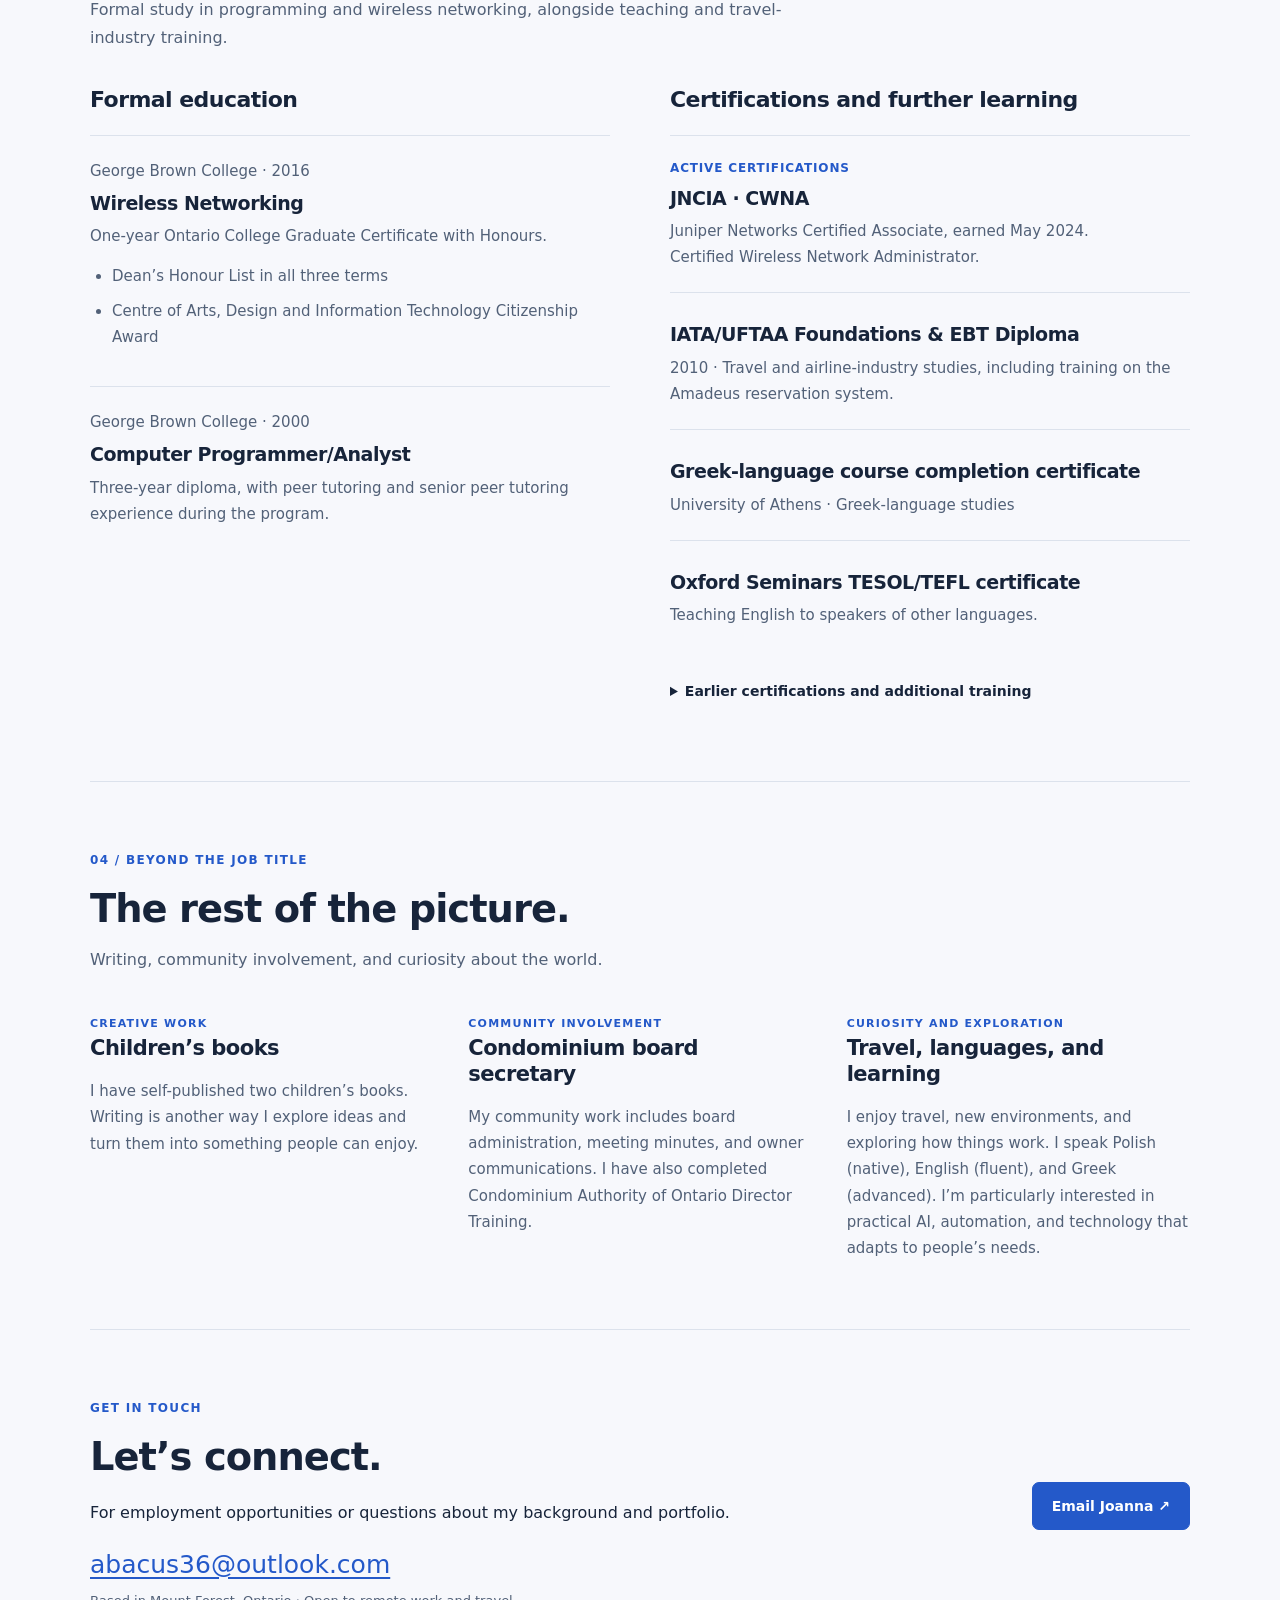
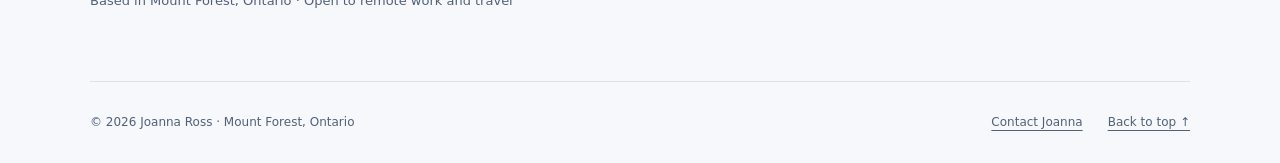
==== commit aff90ca6: "Add advanced Greek and University of Athens language course certificate" ====
--- a/index.html
+++ b/index.html
@@ -16,7 +16,7 @@
 <script src="assets/js/portfolio.js?v=20261112" defer></script>
 <script type="application/ld+json">{"@context":"https://schema.org","@type":"Person","name":"Joanna Ross","url":"https://phyliaconsulting.ca/","email":"abacus36@outlook.com","alumniOf":{"@type":"CollegeOrUniversity","name":"George Brown College"},"knowsAbout":["Wireless networking","Technical support","Workflow automation","Technical training"]}</script>
 </head><body><a class="skip-link" href="#main">Skip to content</a><header class="folio-header"><div class="wrap header-inner"><a class="brand" href="index.html#top" aria-label="Joanna Ross home"><span class="monogram" aria-hidden="true">JR</span><span><strong>Joanna Ross</strong><small>Personal portfolio</small></span></a><button class="folio-menu" data-folio-menu type="button" aria-expanded="false" aria-controls="folio-nav" aria-label="Open navigation">☰</button><nav class="folio-nav" id="folio-nav" aria-label="Main navigation"><a href="index.html#experience">Experience</a><a href="index.html#projects">Projects</a><a href="index.html#education">Education</a><a href="index.html#personal">Beyond work</a><a href="resume.html">Resume</a><button class="theme-toggle" data-theme-toggle type="button" aria-pressed="false" aria-label="Switch to dark mode">Dark mode</button></nav></div></header><main id="main"><div class="wrap" id="top">
-<section class="hero" id="about" aria-labelledby="intro-title"><div><p class="eyebrow">Technical support · Wi-Fi · Practical automation</p><h1 id="intro-title">Joanna Ross.<br><span>Curious by nature.<br>Practical by experience.</span></h1><p class="lead">I investigate technical problems, help people use technology, and keep learning by building things.</p><p>My background brings together advanced network support, Wi-Fi delivery, teaching, independent technical projects, and creative work.</p><div class="actions"><a class="button" href="#experience">Explore my background ↓</a><a class="button secondary" href="resume.html">Read my resume ↗</a></div><p class="muted location">Mount Forest, Ontario · Polish and English</p></div><figure class="portrait"><img src="assets/images/joanna-ross-founder.jpg" alt="Joanna Ross" width="800" height="1200" fetchpriority="high"><figcaption>Problem solver. Lifelong learner. Explorer.</figcaption></figure></section>
+<section class="hero" id="about" aria-labelledby="intro-title"><div><p class="eyebrow">Technical support · Wi-Fi · Practical automation</p><h1 id="intro-title">Joanna Ross.<br><span>Curious by nature.<br>Practical by experience.</span></h1><p class="lead">I investigate technical problems, help people use technology, and keep learning by building things.</p><p>My background brings together advanced network support, Wi-Fi delivery, teaching, independent technical projects, and creative work.</p><div class="actions"><a class="button" href="#experience">Explore my background ↓</a><a class="button secondary" href="resume.html">Read my resume ↗</a></div><p class="muted location">Mount Forest, Ontario · Polish, English, and Greek</p></div><figure class="portrait"><img src="assets/images/joanna-ross-founder.jpg" alt="Joanna Ross" width="800" height="1200" fetchpriority="high"><figcaption>Problem solver. Lifelong learner. Explorer.</figcaption></figure></section>
 <div class="at-a-glance" aria-label="Background at a glance"><p><strong>10+ years</strong>Technical support and delivery</p><p><strong>JNCIA + CWNA</strong>Active networking certifications</p><p><strong>Technology + people</strong>Projects, teaching, and creative work</p></div>
 <section class="section" id="experience" aria-labelledby="experience-title"><div class="section-heading"><p class="eyebrow">01 / Professional background</p><h2 id="experience-title">Experience built on solving problems.</h2><p>From service delivery and advanced escalations to helping someone learn a new skill.</p></div><div class="timeline">
 <article class="timeline-row"><p class="date">Feb 2018 – Nov 2026</p><div><h3>Advanced Support Specialist</h3><p class="organization">Cogeco Connexion</p><p>Investigated complex third-level escalations across managed Wi-Fi, residential connectivity, cable modems, EPON equipment, and static IP services.</p><ul><li>Worked with engineering, operations teams, and vendors to isolate problems involving multiple systems.</li><li>Produced predictive Wi-Fi designs using Ekahau and Hamina; used Aruba AirWave for monitoring and diagnostics.</li><li>Created troubleshooting guides and performance reports, shared knowledge, and mentored technicians.</li></ul><details><summary>More about the support environment</summary><p>Hands-on VLAN work, extensive DHCP and DNS troubleshooting, packet analysis, and vendor diagnostic tools. Deployed and supported more than 2,000 Aruba and Cisco access points. Five years of on-call support, including 24/7 on-call availability during the final two years.</p></details></div></article>
@@ -29,6 +29,6 @@
 <article class="project-card"><img src="assets/images/project-welcan.png" alt="Welcan Machine Shop website project" width="1280" height="720" loading="lazy"><div class="project-content"><p class="eyebrow">03 · Website project</p><h3>Welcan Machine Shop</h3><p>A responsive website presenting machining and repair capabilities in a clear, easy-to-browse structure.</p><p class="contribution"><strong>My role:</strong> Website design and implementation, content organization, mobile layouts, and contact navigation.</p><a href="https://welcan-machineshop.ca" target="_blank" rel="noopener noreferrer">View website ↗<span class="sr-only"> (opens in a new tab)</span></a></div></article>
 <article class="project-card"><img src="assets/images/project-karols.png" alt="Karol’s Decor website project" width="1280" height="720" loading="lazy"><div class="project-content"><p class="eyebrow">04 · Website project</p><h3>Karol’s Decor</h3><p>A visual website bringing home-staging information and a project gallery into one organized place.</p><p class="contribution"><strong>My role:</strong> Website design and implementation, responsive layouts, gallery presentation, and content structure.</p><a href="https://karolsdecor.ca" target="_blank" rel="noopener noreferrer">View website ↗<span class="sr-only"> (opens in a new tab)</span></a></div></article></div></section>
 <section class="section" id="education" aria-labelledby="education-title"><div class="section-heading"><p class="eyebrow">03 / Education and credentials</p><h2 id="education-title">A foundation. And a habit of learning.</h2><p>Formal study in programming and wireless networking, alongside teaching and travel-industry training.</p></div><div class="education-grid"><div><h3>Formal education</h3><article class="qualification"><p class="date">George Brown College · 2016</p><h4>Wireless Networking</h4><p>One-year Ontario College Graduate Certificate with Honours.</p><ul><li>Dean’s Honour List in all three terms</li><li>Centre of Arts, Design and Information Technology Citizenship Award</li></ul></article><article class="qualification"><p class="date">George Brown College · 2000</p><h4>Computer Programmer/Analyst</h4><p>Three-year diploma, with peer tutoring and senior peer tutoring experience during the program.</p></article></div>
-<div><h3>Certifications and further learning</h3><article class="qualification"><p class="status">Active certifications</p><h4>JNCIA · CWNA</h4><p>Juniper Networks Certified Associate, earned May 2024.<br>Certified Wireless Network Administrator.</p></article><article class="qualification"><h4>IATA/UFTAA Foundations &amp; EBT Diploma</h4><p>2010 · Travel and airline-industry studies, including training on the Amadeus reservation system.</p></article><article class="qualification"><h4>Oxford Seminars TESOL/TEFL certificate</h4><p>Teaching English to speakers of other languages.</p></article><details><summary>Earlier certifications and additional training</summary><p>Previously held CCNA (expired April 2019) and CompTIA A+. Completed Juniper Mist training and Condominium Authority of Ontario Director Training.</p></details></div></div></section>
-<section class="section" id="personal" aria-labelledby="personal-title"><div class="section-heading"><p class="eyebrow">04 / Beyond the job title</p><h2 id="personal-title">The rest of the picture.</h2><p>Writing, community involvement, and curiosity about the world.</p></div><div class="personal-grid"><article><span class="eyebrow">Creative work</span><h3>Children’s books</h3><p>I have self-published two children’s books. Writing is another way I explore ideas and turn them into something people can enjoy.</p></article><article><span class="eyebrow">Community involvement</span><h3>Condominium board secretary</h3><p>My community work includes board administration, meeting minutes, and owner communications. I have also completed Condominium Authority of Ontario Director Training.</p></article><article><span class="eyebrow">Curiosity and exploration</span><h3>Travel, languages, and learning</h3><p>I enjoy travel, new environments, and exploring how things work. I speak native Polish and fluent English, and I’m particularly interested in practical AI, automation, and technology that adapts to people’s needs.</p></article></div></section><section class="section contact-section" id="contact" aria-labelledby="contact-title"><div><p class="eyebrow">Get in touch</p><h2 id="contact-title">Let’s connect.</h2><p>For employment opportunities or questions about my background and portfolio.</p><a class="email" href="mailto:abacus36@outlook.com">abacus36@outlook.com</a><p class="muted">Based in Mount Forest, Ontario · Open to remote work and travel</p></div><a class="button" href="mailto:abacus36@outlook.com?subject=Portfolio%20and%20career%20opportunity">Email Joanna ↗</a></section></div></main><footer class="footer"><div class="wrap footer-inner"><p>© 2026 Joanna Ross · Mount Forest, Ontario</p><a href="contact.html">Contact Joanna</a><a href="index.html#top">Back to top ↑</a></div></footer></body></html>
+<div><h3>Certifications and further learning</h3><article class="qualification"><p class="status">Active certifications</p><h4>JNCIA · CWNA</h4><p>Juniper Networks Certified Associate, earned May 2024.<br>Certified Wireless Network Administrator.</p></article><article class="qualification"><h4>IATA/UFTAA Foundations &amp; EBT Diploma</h4><p>2010 · Travel and airline-industry studies, including training on the Amadeus reservation system.</p></article><article class="qualification"><h4>Greek-language course completion certificate</h4><p>University of Athens · Greek-language studies</p></article><article class="qualification"><h4>Oxford Seminars TESOL/TEFL certificate</h4><p>Teaching English to speakers of other languages.</p></article><details><summary>Earlier certifications and additional training</summary><p>Previously held CCNA (expired April 2019) and CompTIA A+. Completed Juniper Mist training and Condominium Authority of Ontario Director Training.</p></details></div></div></section>
+<section class="section" id="personal" aria-labelledby="personal-title"><div class="section-heading"><p class="eyebrow">04 / Beyond the job title</p><h2 id="personal-title">The rest of the picture.</h2><p>Writing, community involvement, and curiosity about the world.</p></div><div class="personal-grid"><article><span class="eyebrow">Creative work</span><h3>Children’s books</h3><p>I have self-published two children’s books. Writing is another way I explore ideas and turn them into something people can enjoy.</p></article><article><span class="eyebrow">Community involvement</span><h3>Condominium board secretary</h3><p>My community work includes board administration, meeting minutes, and owner communications. I have also completed Condominium Authority of Ontario Director Training.</p></article><article><span class="eyebrow">Curiosity and exploration</span><h3>Travel, languages, and learning</h3><p>I enjoy travel, new environments, and exploring how things work. I speak Polish (native), English (fluent), and Greek (advanced). I’m particularly interested in practical AI, automation, and technology that adapts to people’s needs.</p></article></div></section><section class="section contact-section" id="contact" aria-labelledby="contact-title"><div><p class="eyebrow">Get in touch</p><h2 id="contact-title">Let’s connect.</h2><p>For employment opportunities or questions about my background and portfolio.</p><a class="email" href="mailto:abacus36@outlook.com">abacus36@outlook.com</a><p class="muted">Based in Mount Forest, Ontario · Open to remote work and travel</p></div><a class="button" href="mailto:abacus36@outlook.com?subject=Portfolio%20and%20career%20opportunity">Email Joanna ↗</a></section></div></main><footer class="footer"><div class="wrap footer-inner"><p>© 2026 Joanna Ross · Mount Forest, Ontario</p><a href="contact.html">Contact Joanna</a><a href="index.html#top">Back to top ↑</a></div></footer></body></html>
 
